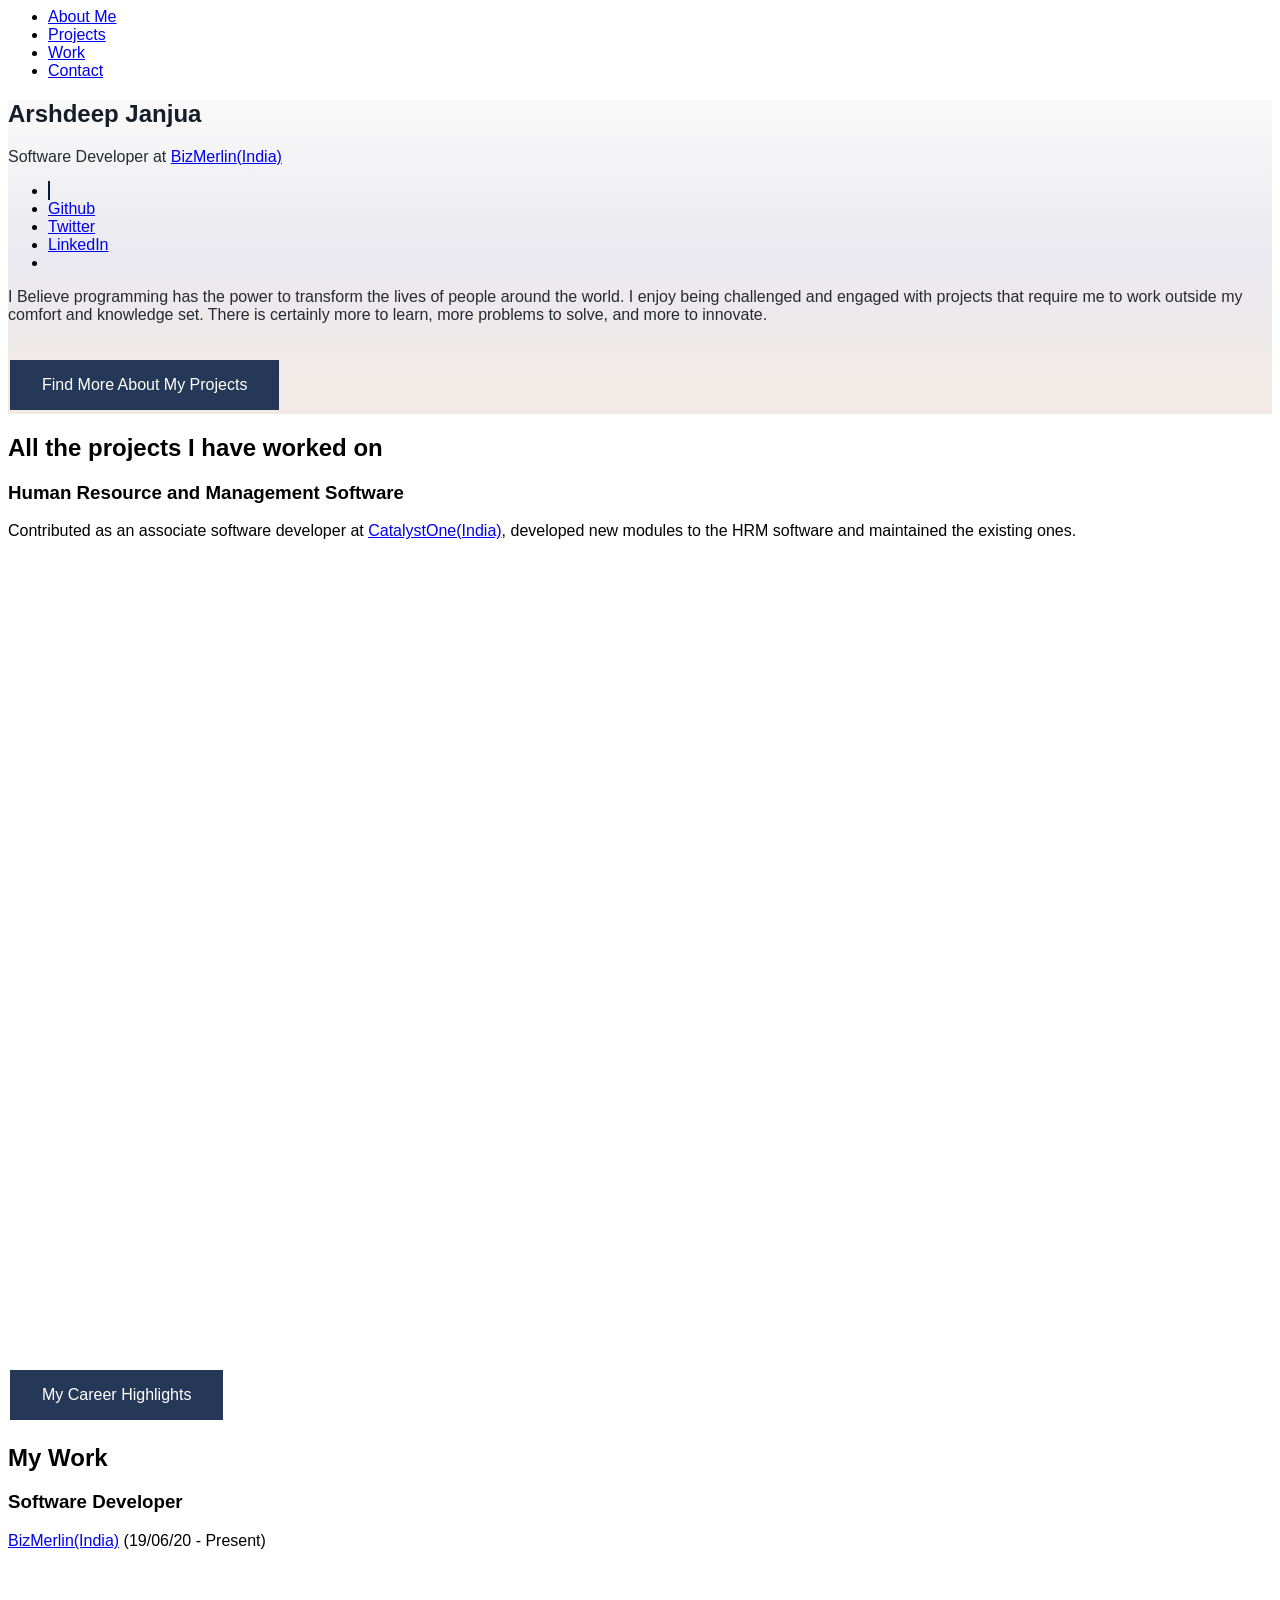
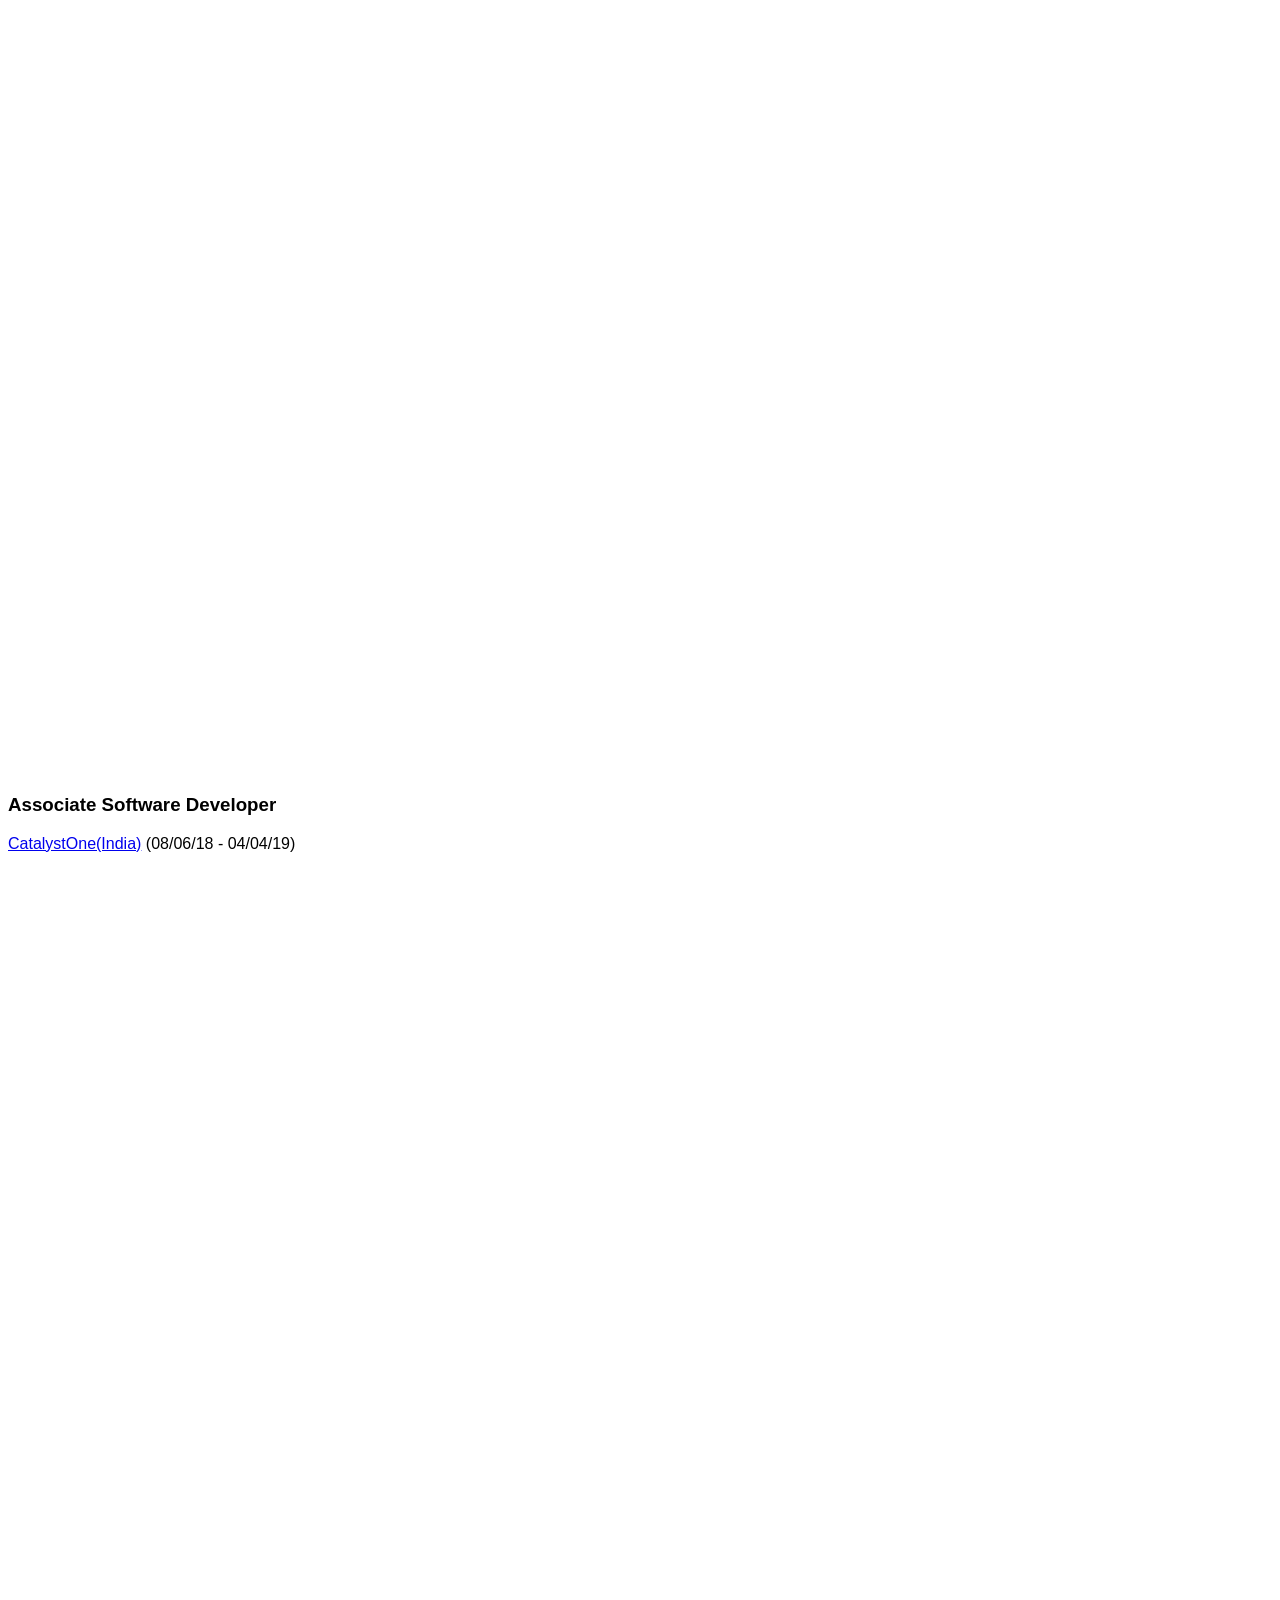
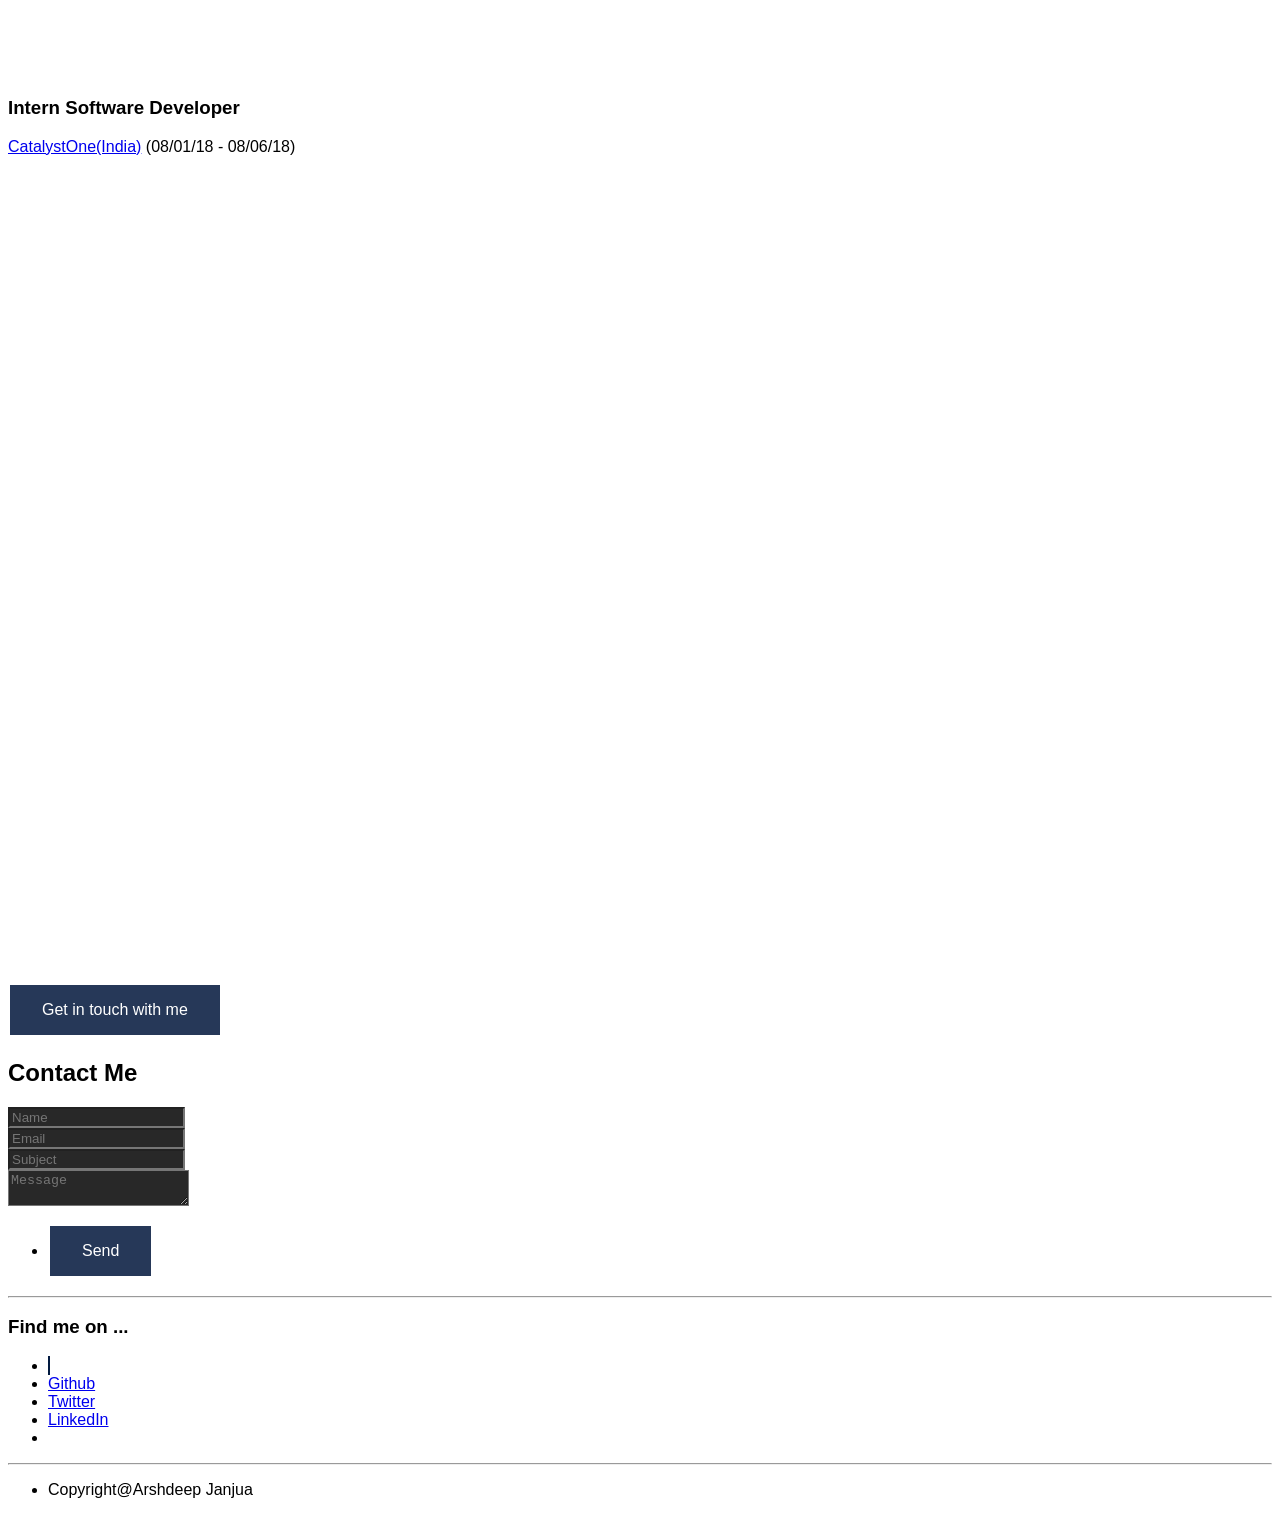
==== index.html @ a095d43f "Update index.html" ====
<!DOCTYPE HTML5>

<html>
<head>
<title>Arshdeep Janjua | Portfolio</title>
<meta charset="utf-8" />
<meta name="viewport"
	content="width=device-width, initial-scale=1, user-scalable=no" />
<link rel="stylesheet" href="assets/css/main.css" />
<style>
body {
	font-family: 'Open Sans', sans-serif !important;
}
.bgcolordark
{
	background-color: #282828 !important;
}

.height100 {
	height: 100%;
}

.myFancyBotton {
	background-color: #263858;
	border: none;
	color: white !important;
	padding: 16px 32px;
	text-align: center;
	font-size: 16px;
	margin: 4px 2px;
	opacity: 1;
	transition: 0.3s;
	display: inline-block;
	text-decoration: none;
	cursor: pointer;
}

.myFancyBotton:hover {
	opacity: 0.6;
	color: white !important;
}

.hackerearthIcon {
	background-color: transparent !important;
	background-image: url(images/HE_identity.png);
	background-size: contain;
	margin-bottom: -0.25rem;
	border: 1px solid #021a40;
}

.hackerearthIcon:before {
	background-image: url(images/HE_identity.png);
	background-size: contain;
}

.customIcons:before {
	background-color: transparent !important;
}
</style>
</head>

<body class="is-preload">

	<!-- Nav -->
	<nav id="nav">
		<ul class="container">
			<li><a href="#top">About Me</a></li>
			<li><a href="#work">Projects</a></li>
			<li><a href="#portfolio">Work</a></li>
			<li><a href="#contact">Contact</a></li>
		</ul>
	</nav>

	<!-- Home -->
	<article id="top" class="wrapper style1"
		style="background-color: #54596c !important; background-image: linear-gradient(#fafafa, #e9e9ef, #f3eae5);">
		<div class="container">
			<div class="row">
				<!-- <div class="col-4 col-5-large col-12-medium">
							<span class="image fit"><img src="images/pic00.jpg" alt="" /></span>
						</div> -->
				<div class="col-8 col-7-large col-12-medium">
					<header>
						<h1 style="color: #272a2f">
							<span style="color: #161d28">Arshdeep Janjua</span>
						</h1>
						<p style="color: #272a2f">
							Software Developer at <a href="https://www.bizmerlin.com/">BizMerlin(India)</a>
						</p>

						<ul class="social">
							<li><a href="https://www.hackerearth.com/@arshdeep15"
								class="icon brands hackerearthIcon customIcons"></a></li>
							<li><a href="https://github.com/JanjuaArsh"
								class="icon brands fa-github customIcons"><span
									class="label">Github</span></a></li>
							<li><a href="https://twitter.com/JanjuaArshdeep"
								class="icon brands fa-twitter customIcons"><span
									class="label">Twitter</span></a></li>
							<li><a
								href="https://www.linkedin.com/in/arshdeep-janjua-096b2212a/"
								class="icon brands fa-linkedin-in customIcons"><span
									class="label">LinkedIn</span></a></li>
							<li><a href="https://www.instagram.com/arsh_janjua1/?hl=en"
								class="icon brands fa-instagram customIcons"></a></li>
							<!--
								<li><a href="#" class="icon solid fa-rss"><span>RSS</span></a></li>
								<li><a href="#" class="icon brands fa-instagram"><span>Instagram</span></a></li>
								<li><a href="#" class="icon brands fa-foursquare"><span>Foursquare</span></a></li>
								<li><a href="#" class="icon brands fa-skype"><span>Skype</span></a></li>
								<li><a href="#" class="icon brands fa-soundcloud"><span>Soundcloud</span></a></li>
								<li><a href="#" class="icon brands fa-youtube"><span>YouTube</span></a></li>
								<li><a href="#" class="icon brands fa-blogger"><span>Blogger</span></a></li>
								<li><a href="#" class="icon brands fa-flickr"><span>Flickr</span></a></li>
								<li><a href="#" class="icon brands fa-vimeo"><span>Vimeo</span></a></li>
								-->
						</ul>
					</header>
					<p style="color: #272a2f">I Believe programming has the power
						to transform the lives of people around the world. I enjoy being
						challenged and engaged with projects that require me to work
						outside my comfort and knowledge set. There is certainly more to
						learn, more problems to solve, and more to innovate.</p>
					<div style="padding-top: 1rem;">
						<a href="#work" class="myFancyBotton">Find More About My
							Projects</a>
					</div>
				</div>
			</div>
		</div>
	</article>

	<!-- Work -->
	<article id="work" class="wrapper style2">
		<div class="container">
			<header>
				<h2>All the projects I have worked on</h2>
				<!-- <p>My work a</p> -->
			</header>
			<div class="row aln-center">
				<div class="col-4 col-6-medium col-12-small">
					<section class="box style1 height100">
						<!-- <span class="icon featured fa-comments"></span> -->
						<h3>Human Resource and Management Software</h3>
						<p>
							Contributed as an associate software developer at <a
								href="https://www.catalystone.com/">CatalystOne(India)</a>,
							developed new modules to the HRM software and maintained the
							existing ones.
						</p>
					</section>
				</div>
			</div>
			<footer>
				<a href="#portfolio" class="myFancyBotton">My Career Highlights</a>
			</footer>
		</div>
	</article>

	<!-- Portfolio -->
	<article id="portfolio" class="wrapper style3">
		<div class="container">
			<header>
				<h2>My Work</h2>

			</header>
			<div class="row aln-center">
				<div class="col-4 col-6-medium col-12-small">
					<section class="box style2 height100">
						<h3>
							Software Developer
						</h3>
						<a href = "https://www.bizmerlin.com/">BizMerlin(India)</a>
						(19/06/20 - Present)
						<p></p>
					</section>
				</div>
				
				<div class="col-4 col-6-medium col-12-small">
					<section class="box style2 height100">
						<h3>
							Associate Software Developer
						</h3>
						<a href = "https://www.catalystone.com/">CatalystOne(India)</a>
						(08/06/18 - 04/04/19)
						<p></p>
					</section>
				</div>
				
				<div class="col-4 col-6-medium col-12-small">
					<section class="box style2 height100">
						<h3>
							Intern Software Developer
						</h3>
						<a href = "https://www.catalystone.com/">CatalystOne(India)</a>
						(08/01/18 - 08/06/18)
						<p></p>
					</section>
				</div>
			</div>
			<footer>
				<a href="#contact" class="myFancyBotton">Get in touch
					with me</a>
			</footer>
		</div>
	</article>

	<!-- Contact -->
	<article id="contact" class="wrapper style4">
		<div class="container medium">
			<header>
				<h2>Contact Me</h2>
			</header>
			<div class="row">
				<div class="col-12">
					<form method="post" action="http://formspree.io/you@email.com"
						type="email" autocomplete="off">
						<div class="row">
							<div class="col-6 col-12-small">
								<input class = "bgcolordark" type="text" name="name" id="name" placeholder="Name"
									data-toggle="tooltip" title="Name" required
									aria-describedby="name-format" aria-required=”true” 
									pattern="[A-Za-z-0-9]+" autocomplete="off"/>
							</div>
							<div class="col-6 col-12-small">
								<input  class = "bgcolordark" type="text" name="_replyto" id="email" placeholder="Email"
									data-toggle="tooltip" title="Email" required aria-required=”true”
									pattern="[a-z0-9._%+-]+@[a-z0-9.-]+\.[a-z]{2,}$" autocomplete="off"/>
							</div>
							<div class="col-12">
								<input  class = "bgcolordark" type="text" name="subject" id="subject"
									placeholder="Subject" data-toggle="tooltip" title="Subject"
									required aria-required=”true” autocomplete="off"/>
							</div>
							<div class="col-12">
								<textarea  class = "bgcolordark" name="message" id="message" placeholder="Message"
									data-toggle="tooltip" title="message" required aria-required=”true”
									autocomplete="off"></textarea>
							</div>
							<div class="col-12">
								<ul class="actions">
									<li><button type="submit" value="Send"
											class="myFancyBotton">Send</button></li>
								</ul>
							</div>
						</div>
					</form>
				</div>
				<div class="col-12">
					<hr />
					<h3>Find me on ...</h3>
					<ul class="social">
						<li><a href="https://www.hackerearth.com/@arshdeep15"
							class="icon brands hackerearthIcon customIcons"></a></li>
						<li><a href="https://github.com/JanjuaArsh"
							class="icon brands fa-github customIcons"><span class="label">Github</span></a></li>
						<li><a href="https://twitter.com/JanjuaArshdeep"
							class="icon brands fa-twitter customIcons"><span
								class="label">Twitter</span></a></li>
						<li><a
							href="https://www.linkedin.com/in/arshdeep-janjua-096b2212a/"
							class="icon brands fa-linkedin-in customIcons"><span
								class="label">LinkedIn</span></a></li>
						<li><a href="https://www.instagram.com/arsh_janjua1/?hl=en"
							class="icon brands fa-instagram customIcons"></a></li>
						<!--
								<li><a href="#" class="icon solid fa-rss"><span>RSS</span></a></li>
								<li><a href="#" class="icon brands fa-instagram"><span>Instagram</span></a></li>
								<li><a href="#" class="icon brands fa-foursquare"><span>Foursquare</span></a></li>
								<li><a href="#" class="icon brands fa-skype"><span>Skype</span></a></li>
								<li><a href="#" class="icon brands fa-soundcloud"><span>Soundcloud</span></a></li>
								<li><a href="#" class="icon brands fa-youtube"><span>YouTube</span></a></li>
								<li><a href="#" class="icon brands fa-blogger"><span>Blogger</span></a></li>
								<li><a href="#" class="icon brands fa-flickr"><span>Flickr</span></a></li>
								<li><a href="#" class="icon brands fa-vimeo"><span>Vimeo</span></a></li>
								-->
					</ul>
					<hr />
				</div>
			</div>
			<footer>
				<ul id="copyright">
					<li>Copyright@Arshdeep Janjua</li>
				</ul>
			</footer>
		</div>
	</article>

	<!-- Scripts -->
	<script src="assets/js/jquery.min.js"></script>
	<script src="assets/js/jquery.scrolly.min.js"></script>
	<script src="assets/js/browser.min.js"></script>
	<script src="assets/js/breakpoints.min.js"></script>
	<script src="assets/js/util.js"></script>
	<script src="assets/js/main.js"></script>
</body>
</html>
---- assets/css/main.css ----
@import url("https://fonts.googleapis.com/css?family=Open+Sans:300,300italic,600,600italic,700");
@import url("fontawesome-all.min.css");

/*
	Miniport by HTML5 UP
	html5up.net | @ajlkn
	Free for personal and commercial use under the CCA 3.0 license (html5up.net/license)
*/

html, body, div, span, applet, object,
iframe, h1, h2, h3, h4, h5, h6, p, blockquote,
pre, a, abbr, acronym, address, big, cite,
code, del, dfn, em, img, ins, kbd, q, s, samp,
small, strike, strong, sub, sup, tt, var, b,
u, i, center, dl, dt, dd, ol, ul, li, fieldset,
form, label, legend, table, caption, tbody,
tfoot, thead, tr, th, td, article, aside,
canvas, details, embed, figure, figcaption,
footer, header, hgroup, menu, nav, output, ruby,
section, summary, time, mark, audio, video {
	margin: 0;
	padding: 0;
	border: 0;
	font-size: 100%;
	font: inherit;
	vertical-align: baseline;}

article, aside, details, figcaption, figure,
footer, header, hgroup, menu, nav, section {
	display: block;}

body {
	line-height: 1;
}

ol, ul {
	list-style: none;
}

blockquote, q {
	quotes: none;
}

	blockquote:before, blockquote:after, q:before, q:after {
		content: '';
		content: none;
	}

table {
	border-collapse: collapse;
	border-spacing: 0;
}

body {
	-webkit-text-size-adjust: none;
}

mark {
	background-color: transparent;
	color: inherit;
}

input::-moz-focus-inner {
	border: 0;
	padding: 0;
}

input, select, textarea {
	-moz-appearance: none;
	-webkit-appearance: none;
	-ms-appearance: none;
	appearance: none;
}

/* Basic */

	html {
		box-sizing: border-box;
	}

	*, *:before, *:after {
		box-sizing: inherit;
	}

	body {
		padding-top: 3.5em;
	}

		body.is-preload *, body.is-preload *:before, body.is-preload *:after {
			-moz-animation: none !important;
			-webkit-animation: none !important;
			-ms-animation: none !important;
			animation: none !important;
			-moz-transition: none !important;
			-webkit-transition: none !important;
			-ms-transition: none !important;
			transition: none !important;
		}

	body, input, textarea, select {
		font-family: 'Open Sans', sans-serif;
		line-height: 1.85em;
		color: #888;
		font-weight: 300;
		font-size: 13pt;
	}

	a {
		-moz-transition: color .2s ease-in-out;
		-webkit-transition: color .2s ease-in-out;
		-ms-transition: color .2s ease-in-out;
		transition: color .2s ease-in-out;
		color: #43B3E0;
		text-decoration: underline;
	}

		a:hover {
			color: #43bff0 !important;
		}

		a img {
			border: 0;
		}

	b, strong {
		font-weight: 600;
		color: #3e3e3e;
	}

	i, em {
		font-style: italic;
	}

	sub {
		position: relative;
		top: 0.5em;
		font-size: 0.8em;
	}

	sup {
		position: relative;
		top: -0.5em;
		font-size: 0.8em;
	}

	blockquote {
		border-left: solid 0.75em #eee;
		padding: 1em 0 1em 1.5em;
		font-style: italic;
	}

	h1, h2, h3, h4, h5, h6 {
		color: #3e3e3e;
		margin: 0 0 0.75em 0;
	}

	h1 a, h2 a, h3 a, h4 a, h5 a, h6 a {
		text-decoration: none;
		color: inherit;
	}

	h2, h3, h4, h5, h6 {
		font-weight: 700;
	}

	h1 {
		font-size: 3.25em;
		letter-spacing: -0.025em;
		font-weight: 300;
	}

		h1 strong {
			font-weight: 700;
		}

	h2 {
		font-size: 2em;
		letter-spacing: -0.015em;
	}

	h3 {
		font-size: 1.5em;
		letter-spacing: -0.015em;
	}

	em, i {
		font-style: italic;
	}

	br.clear {
		clear: both;
	}

	hr {
		border: 0;
		border-top: solid 1px #444;
		border-top-color: rgba(0, 0, 0, 0.35);
		box-shadow: 0px 1px 0px 0px rgba(255, 255, 255, 0.1);
		height: 1px;
		margin: 3em 0;
	}

	p, ul, ol, dl, table {
		margin-bottom: 2em;
	}

	header {
		margin: 0 0 3em 0;
	}

		header > p {
			font-size: 1.25em;
			margin: 0;
		}

	footer {
		margin: 3em 0 0 0;
	}

		footer > p {
			font-size: 1.25em;
		}

/* Container */

	.container {
		margin: 0 auto;
		max-width: calc(100% - 50px);
		width: 1200px;
	}

		.container.medium {
			width: 900px;
		}

		@media screen and (max-width: 1680px) {

			.container {
				width: 1200px;
			}

				.container.medium {
					width: 900px;
				}

		}

		@media screen and (max-width: 1280px) {

			.container {
				width: 960px;
			}

				.container.medium {
					width: 720px;
				}

		}

		@media screen and (max-width: 980px) {

			.container {
				width: 100%;
			}

				.container.medium {
					width: 75%;
				}

		}

		@media screen and (max-width: 736px) {

			.container {
				width: 100%;
				max-width: calc(100% - 30px);
			}

				.container.medium {
					width: 100%;
				}

		}

/* Row */

	.row {
		display: flex;
		flex-wrap: wrap;
		box-sizing: border-box;
		align-items: stretch;
	}

		.row > * {
			box-sizing: border-box;
		}

		.row.gtr-uniform > * > :last-child {
			margin-bottom: 0;
		}

		.row.aln-left {
			justify-content: flex-start;
		}

		.row.aln-center {
			justify-content: center;
		}

		.row.aln-right {
			justify-content: flex-end;
		}

		.row.aln-top {
			align-items: flex-start;
		}

		.row.aln-middle {
			align-items: center;
		}

		.row.aln-bottom {
			align-items: flex-end;
		}

		.row > .imp {
			order: -1;
		}

		.row > .col-1 {
			width: 8.33333%;
		}

		.row > .off-1 {
			margin-left: 8.33333%;
		}

		.row > .col-2 {
			width: 16.66667%;
		}

		.row > .off-2 {
			margin-left: 16.66667%;
		}

		.row > .col-3 {
			width: 25%;
		}

		.row > .off-3 {
			margin-left: 25%;
		}

		.row > .col-4 {
			width: 33.33333%;
		}

		.row > .off-4 {
			margin-left: 33.33333%;
		}

		.row > .col-5 {
			width: 41.66667%;
		}

		.row > .off-5 {
			margin-left: 41.66667%;
		}

		.row > .col-6 {
			width: 50%;
		}

		.row > .off-6 {
			margin-left: 50%;
		}

		.row > .col-7 {
			width: 58.33333%;
		}

		.row > .off-7 {
			margin-left: 58.33333%;
		}

		.row > .col-8 {
			width: 66.66667%;
		}

		.row > .off-8 {
			margin-left: 66.66667%;
		}

		.row > .col-9 {
			width: 75%;
		}

		.row > .off-9 {
			margin-left: 75%;
		}

		.row > .col-10 {
			width: 83.33333%;
		}

		.row > .off-10 {
			margin-left: 83.33333%;
		}

		.row > .col-11 {
			width: 91.66667%;
		}

		.row > .off-11 {
			margin-left: 91.66667%;
		}

		.row > .col-12 {
			width: 100%;
		}

		.row > .off-12 {
			margin-left: 100%;
		}

		.row.gtr-0 {
			margin-top: 0px;
			margin-left: 0px;
		}

			.row.gtr-0 > * {
				padding: 0px 0 0 0px;
			}

			.row.gtr-0.gtr-uniform {
				margin-top: 0px;
			}

				.row.gtr-0.gtr-uniform > * {
					padding-top: 0px;
				}

		.row.gtr-25 {
			margin-top: -6.25px;
			margin-left: -6.25px;
		}

			.row.gtr-25 > * {
				padding: 6.25px 0 0 6.25px;
			}

			.row.gtr-25.gtr-uniform {
				margin-top: -6.25px;
			}

				.row.gtr-25.gtr-uniform > * {
					padding-top: 6.25px;
				}

		.row.gtr-50 {
			margin-top: -12.5px;
			margin-left: -12.5px;
		}

			.row.gtr-50 > * {
				padding: 12.5px 0 0 12.5px;
			}

			.row.gtr-50.gtr-uniform {
				margin-top: -12.5px;
			}

				.row.gtr-50.gtr-uniform > * {
					padding-top: 12.5px;
				}

		.row {
			margin-top: -25px;
			margin-left: -25px;
		}

			.row > * {
				padding: 25px 0 0 25px;
			}

			.row.gtr-uniform {
				margin-top: -25px;
			}

				.row.gtr-uniform > * {
					padding-top: 25px;
				}

		.row.gtr-150 {
			margin-top: -37.5px;
			margin-left: -37.5px;
		}

			.row.gtr-150 > * {
				padding: 37.5px 0 0 37.5px;
			}

			.row.gtr-150.gtr-uniform {
				margin-top: -37.5px;
			}

				.row.gtr-150.gtr-uniform > * {
					padding-top: 37.5px;
				}

		.row.gtr-200 {
			margin-top: -50px;
			margin-left: -50px;
		}

			.row.gtr-200 > * {
				padding: 50px 0 0 50px;
			}

			.row.gtr-200.gtr-uniform {
				margin-top: -50px;
			}

				.row.gtr-200.gtr-uniform > * {
					padding-top: 50px;
				}

		@media screen and (max-width: 1680px) {

			.row {
				display: flex;
				flex-wrap: wrap;
				box-sizing: border-box;
				align-items: stretch;
			}

				.row > * {
					box-sizing: border-box;
				}

				.row.gtr-uniform > * > :last-child {
					margin-bottom: 0;
				}

				.row.aln-left {
					justify-content: flex-start;
				}

				.row.aln-center {
					justify-content: center;
				}

				.row.aln-right {
					justify-content: flex-end;
				}

				.row.aln-top {
					align-items: flex-start;
				}

				.row.aln-middle {
					align-items: center;
				}

				.row.aln-bottom {
					align-items: flex-end;
				}

				.row > .imp-xlarge {
					order: -1;
				}

				.row > .col-1-xlarge {
					width: 8.33333%;
				}

				.row > .off-1-xlarge {
					margin-left: 8.33333%;
				}

				.row > .col-2-xlarge {
					width: 16.66667%;
				}

				.row > .off-2-xlarge {
					margin-left: 16.66667%;
				}

				.row > .col-3-xlarge {
					width: 25%;
				}

				.row > .off-3-xlarge {
					margin-left: 25%;
				}

				.row > .col-4-xlarge {
					width: 33.33333%;
				}

				.row > .off-4-xlarge {
					margin-left: 33.33333%;
				}

				.row > .col-5-xlarge {
					width: 41.66667%;
				}

				.row > .off-5-xlarge {
					margin-left: 41.66667%;
				}

				.row > .col-6-xlarge {
					width: 50%;
				}

				.row > .off-6-xlarge {
					margin-left: 50%;
				}

				.row > .col-7-xlarge {
					width: 58.33333%;
				}

				.row > .off-7-xlarge {
					margin-left: 58.33333%;
				}

				.row > .col-8-xlarge {
					width: 66.66667%;
				}

				.row > .off-8-xlarge {
					margin-left: 66.66667%;
				}

				.row > .col-9-xlarge {
					width: 75%;
				}

				.row > .off-9-xlarge {
					margin-left: 75%;
				}

				.row > .col-10-xlarge {
					width: 83.33333%;
				}

				.row > .off-10-xlarge {
					margin-left: 83.33333%;
				}

				.row > .col-11-xlarge {
					width: 91.66667%;
				}

				.row > .off-11-xlarge {
					margin-left: 91.66667%;
				}

				.row > .col-12-xlarge {
					width: 100%;
				}

				.row > .off-12-xlarge {
					margin-left: 100%;
				}

				.row.gtr-0 {
					margin-top: 0px;
					margin-left: 0px;
				}

					.row.gtr-0 > * {
						padding: 0px 0 0 0px;
					}

					.row.gtr-0.gtr-uniform {
						margin-top: 0px;
					}

						.row.gtr-0.gtr-uniform > * {
							padding-top: 0px;
						}

				.row.gtr-25 {
					margin-top: -6.25px;
					margin-left: -6.25px;
				}

					.row.gtr-25 > * {
						padding: 6.25px 0 0 6.25px;
					}

					.row.gtr-25.gtr-uniform {
						margin-top: -6.25px;
					}

						.row.gtr-25.gtr-uniform > * {
							padding-top: 6.25px;
						}

				.row.gtr-50 {
					margin-top: -12.5px;
					margin-left: -12.5px;
				}

					.row.gtr-50 > * {
						padding: 12.5px 0 0 12.5px;
					}

					.row.gtr-50.gtr-uniform {
						margin-top: -12.5px;
					}

						.row.gtr-50.gtr-uniform > * {
							padding-top: 12.5px;
						}

				.row {
					margin-top: -25px;
					margin-left: -25px;
				}

					.row > * {
						padding: 25px 0 0 25px;
					}

					.row.gtr-uniform {
						margin-top: -25px;
					}

						.row.gtr-uniform > * {
							padding-top: 25px;
						}

				.row.gtr-150 {
					margin-top: -37.5px;
					margin-left: -37.5px;
				}

					.row.gtr-150 > * {
						padding: 37.5px 0 0 37.5px;
					}

					.row.gtr-150.gtr-uniform {
						margin-top: -37.5px;
					}

						.row.gtr-150.gtr-uniform > * {
							padding-top: 37.5px;
						}

				.row.gtr-200 {
					margin-top: -50px;
					margin-left: -50px;
				}

					.row.gtr-200 > * {
						padding: 50px 0 0 50px;
					}

					.row.gtr-200.gtr-uniform {
						margin-top: -50px;
					}

						.row.gtr-200.gtr-uniform > * {
							padding-top: 50px;
						}

		}

		@media screen and (max-width: 1280px) {

			.row {
				display: flex;
				flex-wrap: wrap;
				box-sizing: border-box;
				align-items: stretch;
			}

				.row > * {
					box-sizing: border-box;
				}

				.row.gtr-uniform > * > :last-child {
					margin-bottom: 0;
				}

				.row.aln-left {
					justify-content: flex-start;
				}

				.row.aln-center {
					justify-content: center;
				}

				.row.aln-right {
					justify-content: flex-end;
				}

				.row.aln-top {
					align-items: flex-start;
				}

				.row.aln-middle {
					align-items: center;
				}

				.row.aln-bottom {
					align-items: flex-end;
				}

				.row > .imp-large {
					order: -1;
				}

				.row > .col-1-large {
					width: 8.33333%;
				}

				.row > .off-1-large {
					margin-left: 8.33333%;
				}

				.row > .col-2-large {
					width: 16.66667%;
				}

				.row > .off-2-large {
					margin-left: 16.66667%;
				}

				.row > .col-3-large {
					width: 25%;
				}

				.row > .off-3-large {
					margin-left: 25%;
				}

				.row > .col-4-large {
					width: 33.33333%;
				}

				.row > .off-4-large {
					margin-left: 33.33333%;
				}

				.row > .col-5-large {
					width: 41.66667%;
				}

				.row > .off-5-large {
					margin-left: 41.66667%;
				}

				.row > .col-6-large {
					width: 50%;
				}

				.row > .off-6-large {
					margin-left: 50%;
				}

				.row > .col-7-large {
					width: 58.33333%;
				}

				.row > .off-7-large {
					margin-left: 58.33333%;
				}

				.row > .col-8-large {
					width: 66.66667%;
				}

				.row > .off-8-large {
					margin-left: 66.66667%;
				}

				.row > .col-9-large {
					width: 75%;
				}

				.row > .off-9-large {
					margin-left: 75%;
				}

				.row > .col-10-large {
					width: 83.33333%;
				}

				.row > .off-10-large {
					margin-left: 83.33333%;
				}

				.row > .col-11-large {
					width: 91.66667%;
				}

				.row > .off-11-large {
					margin-left: 91.66667%;
				}

				.row > .col-12-large {
					width: 100%;
				}

				.row > .off-12-large {
					margin-left: 100%;
				}

				.row.gtr-0 {
					margin-top: 0px;
					margin-left: 0px;
				}

					.row.gtr-0 > * {
						padding: 0px 0 0 0px;
					}

					.row.gtr-0.gtr-uniform {
						margin-top: 0px;
					}

						.row.gtr-0.gtr-uniform > * {
							padding-top: 0px;
						}

				.row.gtr-25 {
					margin-top: -6.25px;
					margin-left: -6.25px;
				}

					.row.gtr-25 > * {
						padding: 6.25px 0 0 6.25px;
					}

					.row.gtr-25.gtr-uniform {
						margin-top: -6.25px;
					}

						.row.gtr-25.gtr-uniform > * {
							padding-top: 6.25px;
						}

				.row.gtr-50 {
					margin-top: -12.5px;
					margin-left: -12.5px;
				}

					.row.gtr-50 > * {
						padding: 12.5px 0 0 12.5px;
					}

					.row.gtr-50.gtr-uniform {
						margin-top: -12.5px;
					}

						.row.gtr-50.gtr-uniform > * {
							padding-top: 12.5px;
						}

				.row {
					margin-top: -25px;
					margin-left: -25px;
				}

					.row > * {
						padding: 25px 0 0 25px;
					}

					.row.gtr-uniform {
						margin-top: -25px;
					}

						.row.gtr-uniform > * {
							padding-top: 25px;
						}

				.row.gtr-150 {
					margin-top: -37.5px;
					margin-left: -37.5px;
				}

					.row.gtr-150 > * {
						padding: 37.5px 0 0 37.5px;
					}

					.row.gtr-150.gtr-uniform {
						margin-top: -37.5px;
					}

						.row.gtr-150.gtr-uniform > * {
							padding-top: 37.5px;
						}

				.row.gtr-200 {
					margin-top: -50px;
					margin-left: -50px;
				}

					.row.gtr-200 > * {
						padding: 50px 0 0 50px;
					}

					.row.gtr-200.gtr-uniform {
						margin-top: -50px;
					}

						.row.gtr-200.gtr-uniform > * {
							padding-top: 50px;
						}

		}

		@media screen and (max-width: 980px) {

			.row {
				display: flex;
				flex-wrap: wrap;
				box-sizing: border-box;
				align-items: stretch;
			}

				.row > * {
					box-sizing: border-box;
				}

				.row.gtr-uniform > * > :last-child {
					margin-bottom: 0;
				}

				.row.aln-left {
					justify-content: flex-start;
				}

				.row.aln-center {
					justify-content: center;
				}

				.row.aln-right {
					justify-content: flex-end;
				}

				.row.aln-top {
					align-items: flex-start;
				}

				.row.aln-middle {
					align-items: center;
				}

				.row.aln-bottom {
					align-items: flex-end;
				}

				.row > .imp-medium {
					order: -1;
				}

				.row > .col-1-medium {
					width: 8.33333%;
				}

				.row > .off-1-medium {
					margin-left: 8.33333%;
				}

				.row > .col-2-medium {
					width: 16.66667%;
				}

				.row > .off-2-medium {
					margin-left: 16.66667%;
				}

				.row > .col-3-medium {
					width: 25%;
				}

				.row > .off-3-medium {
					margin-left: 25%;
				}

				.row > .col-4-medium {
					width: 33.33333%;
				}

				.row > .off-4-medium {
					margin-left: 33.33333%;
				}

				.row > .col-5-medium {
					width: 41.66667%;
				}

				.row > .off-5-medium {
					margin-left: 41.66667%;
				}

				.row > .col-6-medium {
					width: 50%;
				}

				.row > .off-6-medium {
					margin-left: 50%;
				}

				.row > .col-7-medium {
					width: 58.33333%;
				}

				.row > .off-7-medium {
					margin-left: 58.33333%;
				}

				.row > .col-8-medium {
					width: 66.66667%;
				}

				.row > .off-8-medium {
					margin-left: 66.66667%;
				}

				.row > .col-9-medium {
					width: 75%;
				}

				.row > .off-9-medium {
					margin-left: 75%;
				}

				.row > .col-10-medium {
					width: 83.33333%;
				}

				.row > .off-10-medium {
					margin-left: 83.33333%;
				}

				.row > .col-11-medium {
					width: 91.66667%;
				}

				.row > .off-11-medium {
					margin-left: 91.66667%;
				}

				.row > .col-12-medium {
					width: 100%;
				}

				.row > .off-12-medium {
					margin-left: 100%;
				}

				.row.gtr-0 {
					margin-top: 0px;
					margin-left: 0px;
				}

					.row.gtr-0 > * {
						padding: 0px 0 0 0px;
					}

					.row.gtr-0.gtr-uniform {
						margin-top: 0px;
					}

						.row.gtr-0.gtr-uniform > * {
							padding-top: 0px;
						}

				.row.gtr-25 {
					margin-top: -6.25px;
					margin-left: -6.25px;
				}

					.row.gtr-25 > * {
						padding: 6.25px 0 0 6.25px;
					}

					.row.gtr-25.gtr-uniform {
						margin-top: -6.25px;
					}

						.row.gtr-25.gtr-uniform > * {
							padding-top: 6.25px;
						}

				.row.gtr-50 {
					margin-top: -12.5px;
					margin-left: -12.5px;
				}

					.row.gtr-50 > * {
						padding: 12.5px 0 0 12.5px;
					}

					.row.gtr-50.gtr-uniform {
						margin-top: -12.5px;
					}

						.row.gtr-50.gtr-uniform > * {
							padding-top: 12.5px;
						}

				.row {
					margin-top: -25px;
					margin-left: -25px;
				}

					.row > * {
						padding: 25px 0 0 25px;
					}

					.row.gtr-uniform {
						margin-top: -25px;
					}

						.row.gtr-uniform > * {
							padding-top: 25px;
						}

				.row.gtr-150 {
					margin-top: -37.5px;
					margin-left: -37.5px;
				}

					.row.gtr-150 > * {
						padding: 37.5px 0 0 37.5px;
					}

					.row.gtr-150.gtr-uniform {
						margin-top: -37.5px;
					}

						.row.gtr-150.gtr-uniform > * {
							padding-top: 37.5px;
						}

				.row.gtr-200 {
					margin-top: -50px;
					margin-left: -50px;
				}

					.row.gtr-200 > * {
						padding: 50px 0 0 50px;
					}

					.row.gtr-200.gtr-uniform {
						margin-top: -50px;
					}

						.row.gtr-200.gtr-uniform > * {
							padding-top: 50px;
						}

		}

		@media screen and (max-width: 736px) {

			.row {
				display: flex;
				flex-wrap: wrap;
				box-sizing: border-box;
				align-items: stretch;
			}

				.row > * {
					box-sizing: border-box;
				}

				.row.gtr-uniform > * > :last-child {
					margin-bottom: 0;
				}

				.row.aln-left {
					justify-content: flex-start;
				}

				.row.aln-center {
					justify-content: center;
				}

				.row.aln-right {
					justify-content: flex-end;
				}

				.row.aln-top {
					align-items: flex-start;
				}

				.row.aln-middle {
					align-items: center;
				}

				.row.aln-bottom {
					align-items: flex-end;
				}

				.row > .imp-small {
					order: -1;
				}

				.row > .col-1-small {
					width: 8.33333%;
				}

				.row > .off-1-small {
					margin-left: 8.33333%;
				}

				.row > .col-2-small {
					width: 16.66667%;
				}

				.row > .off-2-small {
					margin-left: 16.66667%;
				}

				.row > .col-3-small {
					width: 25%;
				}

				.row > .off-3-small {
					margin-left: 25%;
				}

				.row > .col-4-small {
					width: 33.33333%;
				}

				.row > .off-4-small {
					margin-left: 33.33333%;
				}

				.row > .col-5-small {
					width: 41.66667%;
				}

				.row > .off-5-small {
					margin-left: 41.66667%;
				}

				.row > .col-6-small {
					width: 50%;
				}

				.row > .off-6-small {
					margin-left: 50%;
				}

				.row > .col-7-small {
					width: 58.33333%;
				}

				.row > .off-7-small {
					margin-left: 58.33333%;
				}

				.row > .col-8-small {
					width: 66.66667%;
				}

				.row > .off-8-small {
					margin-left: 66.66667%;
				}

				.row > .col-9-small {
					width: 75%;
				}

				.row > .off-9-small {
					margin-left: 75%;
				}

				.row > .col-10-small {
					width: 83.33333%;
				}

				.row > .off-10-small {
					margin-left: 83.33333%;
				}

				.row > .col-11-small {
					width: 91.66667%;
				}

				.row > .off-11-small {
					margin-left: 91.66667%;
				}

				.row > .col-12-small {
					width: 100%;
				}

				.row > .off-12-small {
					margin-left: 100%;
				}

				.row.gtr-0 {
					margin-top: 0px;
					margin-left: 0px;
				}

					.row.gtr-0 > * {
						padding: 0px 0 0 0px;
					}

					.row.gtr-0.gtr-uniform {
						margin-top: 0px;
					}

						.row.gtr-0.gtr-uniform > * {
							padding-top: 0px;
						}

				.row.gtr-25 {
					margin-top: -3.75px;
					margin-left: -3.75px;
				}

					.row.gtr-25 > * {
						padding: 3.75px 0 0 3.75px;
					}

					.row.gtr-25.gtr-uniform {
						margin-top: -3.75px;
					}

						.row.gtr-25.gtr-uniform > * {
							padding-top: 3.75px;
						}

				.row.gtr-50 {
					margin-top: -7.5px;
					margin-left: -7.5px;
				}

					.row.gtr-50 > * {
						padding: 7.5px 0 0 7.5px;
					}

					.row.gtr-50.gtr-uniform {
						margin-top: -7.5px;
					}

						.row.gtr-50.gtr-uniform > * {
							padding-top: 7.5px;
						}

				.row {
					margin-top: -15px;
					margin-left: -15px;
				}

					.row > * {
						padding: 15px 0 0 15px;
					}

					.row.gtr-uniform {
						margin-top: -15px;
					}

						.row.gtr-uniform > * {
							padding-top: 15px;
						}

				.row.gtr-150 {
					margin-top: -22.5px;
					margin-left: -22.5px;
				}

					.row.gtr-150 > * {
						padding: 22.5px 0 0 22.5px;
					}

					.row.gtr-150.gtr-uniform {
						margin-top: -22.5px;
					}

						.row.gtr-150.gtr-uniform > * {
							padding-top: 22.5px;
						}

				.row.gtr-200 {
					margin-top: -30px;
					margin-left: -30px;
				}

					.row.gtr-200 > * {
						padding: 30px 0 0 30px;
					}

					.row.gtr-200.gtr-uniform {
						margin-top: -30px;
					}

						.row.gtr-200.gtr-uniform > * {
							padding-top: 30px;
						}

		}

/* Form */

	form label {
		color: #3e3e3e;
		font-weight: 700;
		display: block;
		margin: 0 0 0.5em 0;
	}

	form input[type=text],
	form input[type=email],
	form input[type=password],
	form select,
	form textarea {
		-moz-transition: background .2s ease-in-out, box-shadow .2s ease-in-out;
		-webkit-transition: background .2s ease-in-out, box-shadow .2s ease-in-out;
		-ms-transition: background .2s ease-in-out, box-shadow .2s ease-in-out;
		transition: background .2s ease-in-out, box-shadow .2s ease-in-out;
		-webkit-appearance: none;
		display: block;
		border: 0;
		padding: 0.75em;
		font-size: 1em;
		border-radius: 8px;
		border: solid 1px #ddd;
		background: #fff;
		color: #bbb;
		box-shadow: inset 0px 2px 3px 1px rgba(0, 0, 0, 0.05), 0px 1px 0px 0px rgba(255, 255, 255, 0.025);
		width: 100%;
	}

		form input[type=text]:focus,
		form input[type=email]:focus,
		form input[type=password]:focus,
		form select:focus,
		form textarea:focus {
			background: #fafafa;
			box-shadow: inset 0px 2px 5px 0px rgba(0, 0, 0, 0.05), 0px 1px 0px 0px rgba(255, 255, 255, 0.025), inset 0px 0px 2px 1px #43bff0;
		}

	form textarea {
		height: 15em;
	}

	form .actions:last-child {
		margin-bottom: 0;
	}

	form ::-webkit-input-placeholder {
		color: #555 !important;
	}

	form :-moz-placeholder {
		color: #555 !important;
	}

	form ::-moz-placeholder {
		color: #555 !important;
	}

	form :-ms-input-placeholder {
		color: #555 !important;
	}

	form ::-moz-focus-inner {
		border: 0;
	}

/* Tables */

	table {
		width: 100%;
	}

		table.default {
			width: 100%;
		}

			table.default tr {
				border-top: solid 1px #eee;
			}

				table.default tr:first-child {
					border-top: 0;
				}

			table.default td {
				padding: 0.5em 1em 0.5em 1em;
			}

			table.default th {
				text-align: left;
				padding: 0.5em 1em 0.5em 1em;
				font-weight: 600;
				margin: 0 0 1em 0;
			}

			table.default thead {
				background: #4f4f4f;
				color: #fff;
			}

/* Section/Article */

	section, article {
		margin-bottom: 3em;
	}

	section > :last-child,
	article > :last-child,
	section:last-child,
	article:last-child {
		margin-bottom: 0;
	}

/* Image */

	.image {
		display: inline-block;
		position: relative;
	}

		.image img {
			display: block;
			width: 100%;
		}

		.image.fit {
			display: block;
			width: 100%;
		}

		.image.featured {
			display: block;
			width: 100%;
			margin: 0 0 2em 0;
		}

		.image.left {
			float: left;
			margin: 0 2em 2em 0;
		}

		.image.centered {
			display: block;
			margin: 0 0 2em 0;
		}

			.image.centered img {
				margin: 0 auto;
				width: auto;
			}

/* Button */

	input[type="button"],
	input[type="submit"],
	input[type="reset"],
	button,
	.button {
		background-image: url("images/bg.png"), -moz-linear-gradient(top, rgba(0, 0, 0, 0), rgba(0, 0, 0, 0.2));
		background-image: url("images/bg.png"), -webkit-linear-gradient(top, rgba(0, 0, 0, 0), rgba(0, 0, 0, 0.2));
		background-image: url("images/bg.png"), -ms-linear-gradient(top, rgba(0, 0, 0, 0), rgba(0, 0, 0, 0.2));
		background-image: url("images/bg.png"), linear-gradient(top, rgba(0, 0, 0, 0), rgba(0, 0, 0, 0.2));
		-moz-transition: background-color .2s ease-in-out;
		-webkit-transition: background-color .2s ease-in-out;
		-ms-transition: background-color .2s ease-in-out;
		transition: background-color .2s ease-in-out;
		-webkit-appearance: none;
		position: relative;
		display: inline-block;
		color: #fff !important;
		text-decoration: none;
		font-weight: 700;
		border: 0;
		outline: 0;
		cursor: pointer;
		border-radius: 8px;
		text-shadow: -1px -1px 0.5px rgba(0, 0, 0, 0.5);
		overflow: hidden;
		box-shadow: inset 0px 0px 0px 1px rgba(0, 0, 0, 0.5), inset 0px 2px 1px 0px rgba(255, 255, 255, 0.75);
		background-color: #43B3E0;
		padding: 1em 2.35em 1em 2.35em;
		font-size: 1.1em;
		max-width: 24em;
	}

		input[type="button"]:hover,
		input[type="submit"]:hover,
		input[type="reset"]:hover,
		button:hover,
		.button:hover {
			background-color: #43bff0;
			color: #fff !important;
		}

		input[type="button"]:active,
		input[type="submit"]:active,
		input[type="reset"]:active,
		button:active,
		.button:active {
			background-color: #3BA8D3;
			top: 1px;
		}

		input[type="button"].large,
		input[type="submit"].large,
		input[type="reset"].large,
		button.large,
		.button.large {
			font-size: 1.5em;
			letter-spacing: -0.025em;
		}

		input[type="button"].alt,
		input[type="submit"].alt,
		input[type="reset"].alt,
		button.alt,
		.button.alt {
			background-color: #444;
			box-shadow: inset 0px 0px 0px 1px #242424, inset 0px 2px 1px 0px rgba(255, 255, 255, 0.2);
		}

			input[type="button"].alt:hover,
			input[type="submit"].alt:hover,
			input[type="reset"].alt:hover,
			button.alt:hover,
			.button.alt:hover {
				background-color: #4f4f4f;
				color: #fff !important;
			}

			input[type="button"].alt:active,
			input[type="submit"].alt:active,
			input[type="reset"].alt:active,
			button.alt:active,
			.button.alt:active {
				background-color: #3f3f3f;
			}

/* List */

	ul {
		list-style: disc;
		padding-left: 1em;
	}

		ul li {
			padding-left: 0.5em;
		}

	ol {
		list-style: decimal;
		padding-left: 1.25em;
	}

		ol li {
			padding-left: 0.25em;
		}

/* Social */

	ul.social {
		cursor: default;
		margin: 0;
		list-style: none;
		padding-left: 0;
	}

		ul.social li {
			position: relative;
			display: inline-block;
			margin: 0.25em;
			top: 0;
			padding-left: 0;
		}

			ul.social li a {
				-moz-transition: top .2s ease-in-out;
				-webkit-transition: top .2s ease-in-out;
				-ms-transition: top .2s ease-in-out;
				transition: top .2s ease-in-out;
				display: block;
				width: 48px;
				height: 48px;
				border-radius: 6px;
				top: 0;
				position: relative;
			}

				ul.social li a:before {
					background-image: url("images/bg.png"), -moz-linear-gradient(top, rgba(0, 0, 0, 0), rgba(0, 0, 0, 0.2));
					background-image: url("images/bg.png"), -webkit-linear-gradient(top, rgba(0, 0, 0, 0), rgba(0, 0, 0, 0.2));
					background-image: url("images/bg.png"), -ms-linear-gradient(top, rgba(0, 0, 0, 0), rgba(0, 0, 0, 0.2));
					background-image: url("images/bg.png"), linear-gradient(top, rgba(0, 0, 0, 0), rgba(0, 0, 0, 0.2));
					-moz-transition: background-color .2s ease-in-out;
					-webkit-transition: background-color .2s ease-in-out;
					-ms-transition: background-color .2s ease-in-out;
					transition: background-color .2s ease-in-out;
					background-color: #444;
					border-radius: 6px;
					box-shadow: inset 0px 0px 0px 1px #282828, inset 0px 2px 1px 0px rgba(255, 255, 255, 0.1);
					color: #2E2E2E !important;
					display: block;
					font-size: 26px;
					height: 48px;
					line-height: 48px;
					text-align: center;
					outline: 0;
					overflow: hidden;
					text-shadow: 1px 1px 0px rgba(255, 255, 255, 0.1);
					width: 48px;
				}

				ul.social li a.fa-twitter {
					background-color: #2DAAE4;
				}

				ul.social li a.fa-facebook-f {
					background-color: #3C5A98;
				}

				ul.social li a.fa-dribbble {
					background-color: #C4376B;
				}

				ul.social li a.fa-linkedin-in {
					background-color: #006599;
				}

				ul.social li a.fa-tumblr {
					background-color: #51718A;
				}

				ul.social li a.fa-google-plus {
					background-color: #DA2713;
				}

				ul.social li a.fa-github {
					background-color: #FAFAFA;
				}

				ul.social li a.fa-rss {
					background-color: #F2600B;
				}

				ul.social li a.fa-instagram {
					background-color: #E0D7C8;
				}

				ul.social li a.fa-foursquare {
					background-color: #39A3D4;
				}

				ul.social li a.fa-skype {
					background-color: #10BEF1;
				}

				ul.social li a.fa-soundcloud {
					background-color: #FE5419;
				}

				ul.social li a.fa-youtube {
					background-color: #BF2E25;
				}

				ul.social li a.fa-blogger {
					background-color: #FF6501;
				}

				ul.social li a.fa-flickr {
					background-color: #0062DB;
				}

				ul.social li a.fa-vimeo {
					background-color: #4C8AB0;
				}

				ul.social li a:hover {
					top: -5px;
				}

					ul.social li a:hover:before {
						background-color: transparent;
					}

/* Actions */

	ul.actions {
		list-style: none;
		padding-left: 0;
	}

		ul.actions li {
			display: inline-block;
			margin: 0 0 0 1em;
			padding-left: 0;
		}

			ul.actions li:first-child {
				margin-left: 0;
			}

/* Box */

	.box {
		background: #fff;
		box-shadow: inset 0px 0px 0px 1px rgba(0, 0, 0, 0.15), 0px 2px 3px 0px rgba(0, 0, 0, 0.1);
		text-align: center;
		padding: 2em;
	}

		.box.style1 {
			padding: 3em 2em 3.5em 2em;
		}

			.box.style1 h3 {
				margin-bottom: 0.5em;
			}

		.box.style2 h3 {
			margin-bottom: 0.25em;
		}

		.box.style2 .image {
			position: relative;
			left: 2em;
			top: 2em;
			margin: -4em 0 4em -4em;
			width: auto;
		}

/* Icons */

	.icon {
		text-decoration: none;
		text-decoration: none;
	}

		.icon:before {
			-moz-osx-font-smoothing: grayscale;
			-webkit-font-smoothing: antialiased;
			display: inline-block;
			font-style: normal;
			font-variant: normal;
			text-rendering: auto;
			line-height: 1;
			text-transform: none !important;
			font-family: 'Font Awesome 5 Free';
			font-weight: 400;
		}

		.icon:before {
			font-size: 1.25em;
		}

		.icon > .label {
			display: none;
		}

		.icon.solid:before {
			font-weight: 900;
		}

		.icon.brands:before {
			font-family: 'Font Awesome 5 Brands';
		}

		.icon.featured {
			color: #EA8A95;
			display: block;
			margin: 0 0 1.5em 0;
			cursor: default;
		}

			.icon.featured:before {
				font-size: 6em;
			}

/* Wrappers */

	.wrapper {
		background-image: url("images/bg.png");
		box-shadow: inset 0px 1px 0px 0px rgba(0, 0, 0, 0.05), inset 0px 2px 3px 0px rgba(0, 0, 0, 0.1);
		padding: 8em 0 8em 0;
		text-align: center;
	}

		.wrapper.style1 {
			background-image: none;
			background-color: #fff;
		}

		.wrapper.style2 {
			background-color: #fafafa;
			text-shadow: 1px 1px 0px #fff;
		}

		.wrapper.style3 {
			background-color: #f4f4f4;
			text-shadow: 1px 1px 0px #fff;
		}

		.wrapper.style4 {
			background-color: #303030;
			color: #999;
			text-shadow: -1px -1px 0px #181818;
		}

			.wrapper.style4 h1, .wrapper.style4 h2, .wrapper.style4 h3, .wrapper.style4 h4, .wrapper.style4 h5, .wrapper.style4 h6 {
				color: #fff;
			}

			.wrapper.style4 form input[type=text],
			.wrapper.style4 form input[type=password],
			.wrapper.style4 form select,
			.wrapper.style4 form textarea {
				border: none;
				background: #282828;
			}

				.wrapper.style4 form input[type=text]:focus,
				.wrapper.style4 form input[type=password]:focus,
				.wrapper.style4 form select:focus,
				.wrapper.style4 form textarea:focus {
					background: #252525;
				}

/* Nav */

	#nav {
		background-color: #282828;
		text-align: center;
		position: fixed;
		left: 0;
		top: 0;
		width: 100%;
		z-index: 10000;
		cursor: default;
		height: 3.5em;
		line-height: 3.5em;
	}

		#nav ul {
			margin-bottom: 0;
			list-style: none;
			padding-left: 0;
		}

		#nav li {
			display: inline-block;
			padding-left: 0;
		}

		#nav a {
			-moz-transition: background-color .2s ease-in-out;
			-webkit-transition: background-color .2s ease-in-out;
			-ms-transition: background-color .2s ease-in-out;
			transition: background-color .2s ease-in-out;
			position: relative;
			display: block;
			color: #fff;
			text-decoration: none;
			outline: 0;
			font-weight: 600;
			border-radius: 8px;
			color: #fff;
			height: 2.5em;
			line-height: 2.5em;
			padding: 0 1.25em;
		}

			#nav a:hover {
				color: #fff !important;
				background: #383838;
			}

			#nav a.active {
				background: #484848;
			}

				#nav a.active:before {
					content: '';
					display: block;
					position: absolute;
					bottom: -0.6em;
					left: 50%;
					margin-left: -0.75em;
					border-left: solid 0.75em transparent;
					border-right: solid 0.75em transparent;
					border-top: solid 0.6em #282828;
				}

/* Articles */

	body > article {
		margin-bottom: 0;
	}

	#top {
		padding: 10em 0 10em 0;
		text-align: left;
	}

		#top .image {
			border-radius: 100%;
			width: 20em;
			height: 20em;
			margin: 0;
		}

			#top .image img {
				border-radius: 100%;
			}

		#top h1 {
			margin-top: 0.35em;
		}

		#top p {
			font-size: 1.5em;
			line-height: 1.75em;
		}

			#top p a {
				color: inherit;
			}

	#contact footer {
		font-size: 0.9em;
	}

/* Copyright */

	#copyright {
		color: #666;
		font-size: 1em;
		line-height: 1em;
		list-style: none;
		padding-left: 0;
		margin-bottom: 0;
	}

		#copyright li {
			display: inline-block;
			border-left: solid 1px rgba(0, 0, 0, 0.5);
			box-shadow: -1px 0px 0px 0px rgba(255, 255, 255, 0.1);
			padding: 0 0 0 1em;
			margin: 0 0 0 1em;
		}

			#copyright li:first-child {
				border: 0;
				box-shadow: none;
				padding-left: 0;
				margin-left: 0;
			}

		#copyright a {
			-moz-transition: color .2s ease-in-out;
			-webkit-transition: color .2s ease-in-out;
			-ms-transition: color .2s ease-in-out;
			transition: color .2s ease-in-out;
			color: inherit;
		}

			#copyright a:hover {
				color: #777;
			}

/* Large */

	@media screen and (max-width: 1280px) {

		/* Basic */

			body {
				font-size: 11pt;
			}

			input, textarea, select {
				font-size: 11pt;
			}

			header {
				margin: 0 0 4em 0;
			}

		/* Wrappers */

			.wrapper {
				padding: 5em 0 5em 0;
				text-align: center;
			}

				.wrapper.style4 .row-special {
					margin: 2em 0 0 0;
					padding: 2em 0 2em 0;
				}

		/* Articles */

			#top {
				padding: 8em 0;
			}

				#top .image {
					width: 24em;
					height: 24em;
					margin: 0;
				}

	}

/* Medium */

	@media screen and (max-width: 980px) {

		/* Articles */

			#top {
				text-align: center;
				padding: 5em 0;
			}

				#top .image {
					margin: 0 auto 2em auto;
				}

	}

/* Small */

	@media screen and (max-width: 736px) {

		/* Basic */

			body {
				padding-top: 44px;
			}

			body, input, textarea, select {
				line-height: 1.75em;
				font-size: 10pt;
				letter-spacing: 0;
			}

			h1, h2, h3, h4, h5, h6 {
				font-size: 1.25em;
				margin: 0 0 0.4em 0;
			}

			h1 {
				font-size: 2.25em;
				line-height: 1.25em;
			}

			header {
				margin: 0 0 2em 0;
			}

				header > p {
					font-size: 1.25em;
				}

			footer {
				margin: 2.5em 0 0 0;
			}

				footer > p {
					font-size: 1.25em;
				}

			hr {
				margin: 1.5em 0 2em 0;
			}

		/* Section/Article */

			section, article {
				clear: both;
			}

		/* Button */

			input[type="button"],
			input[type="submit"],
			input[type="reset"],
			button,
			.button {
				text-align: center;
				font-size: 1.2em;
				width: 100%;
				padding: 1em 0 1em 0;
			}

				input[type="button"].large,
				input[type="submit"].large,
				input[type="reset"].large,
				button.large,
				.button.large {
					font-size: 1.2em;
					letter-spacing: 0;
				}

		/* Social */

			ul.social {
				padding: 1em 0.5em 0 0.5em;
			}

				ul.social li {
					margin: 0.5em 0.5em 0.5em 0.5em;
				}

					ul.social li a {
						top: 0 !important;
					}

						ul.social li a:before {
							background-color: transparent !important;
						}

		/* Actions */

			ul.actions {
				margin: 0;
			}

				ul.actions li {
					display: block;
					margin: 15px 0 0 0;
				}

					ul.actions li:first-child {
						margin-top: 0;
					}

		/* Box */

			.box {
				padding: 30px 20px 30px 20px;
				margin: 0 0 20px 0 !important;
			}

				.box h3 {
					margin-bottom: 0.25em;
				}

				.box .image.centered {
					margin-bottom: 1em;
				}

				.box .image.featured {
					position: relative;
					left: 20px;
					top: 20px;
					margin: -50px 0 50px -40px;
					width: auto;
				}

				.box.style1 {
					max-width: 32em;
					margin-left: auto !important;
					margin-right: auto !important;
				}

				.box.style2 {
					max-width: 32em;
					margin-left: auto !important;
					margin-right: auto !important;
				}

		/* Wrappers */

			.wrapper {
				padding: 3em 0;
				text-align: center;
			}

		/* Nav */

			#nav {
				height: 44px;
				line-height: 44px;
			}

				#nav a {
					padding: 0 0.75em;
					height: inherit;
					line-height: inherit;
					border-radius: 0;
				}

					#nav a:hover {
						background-color: transparent;
					}

		/* Articles */

			#top {
				padding: 3em 0;
			}

				#top .image {
					width: 15em;
					height: 15em;
					margin-bottom: 0;
				}

				#top p {
					font-size: 1em;
				}

			#contact footer {
				margin: 0;
			}

		/* Copyright */

			#copyright {
				font-size: 1em;
				margin: 0;
			}

				#copyright li {
					display: block;
					margin: 1em 0 0 0;
					padding: 0;
					box-shadow: none;
					border-left: 0;
				}

					#copyright li:first-child {
						margin-top: 0;
					}

	}
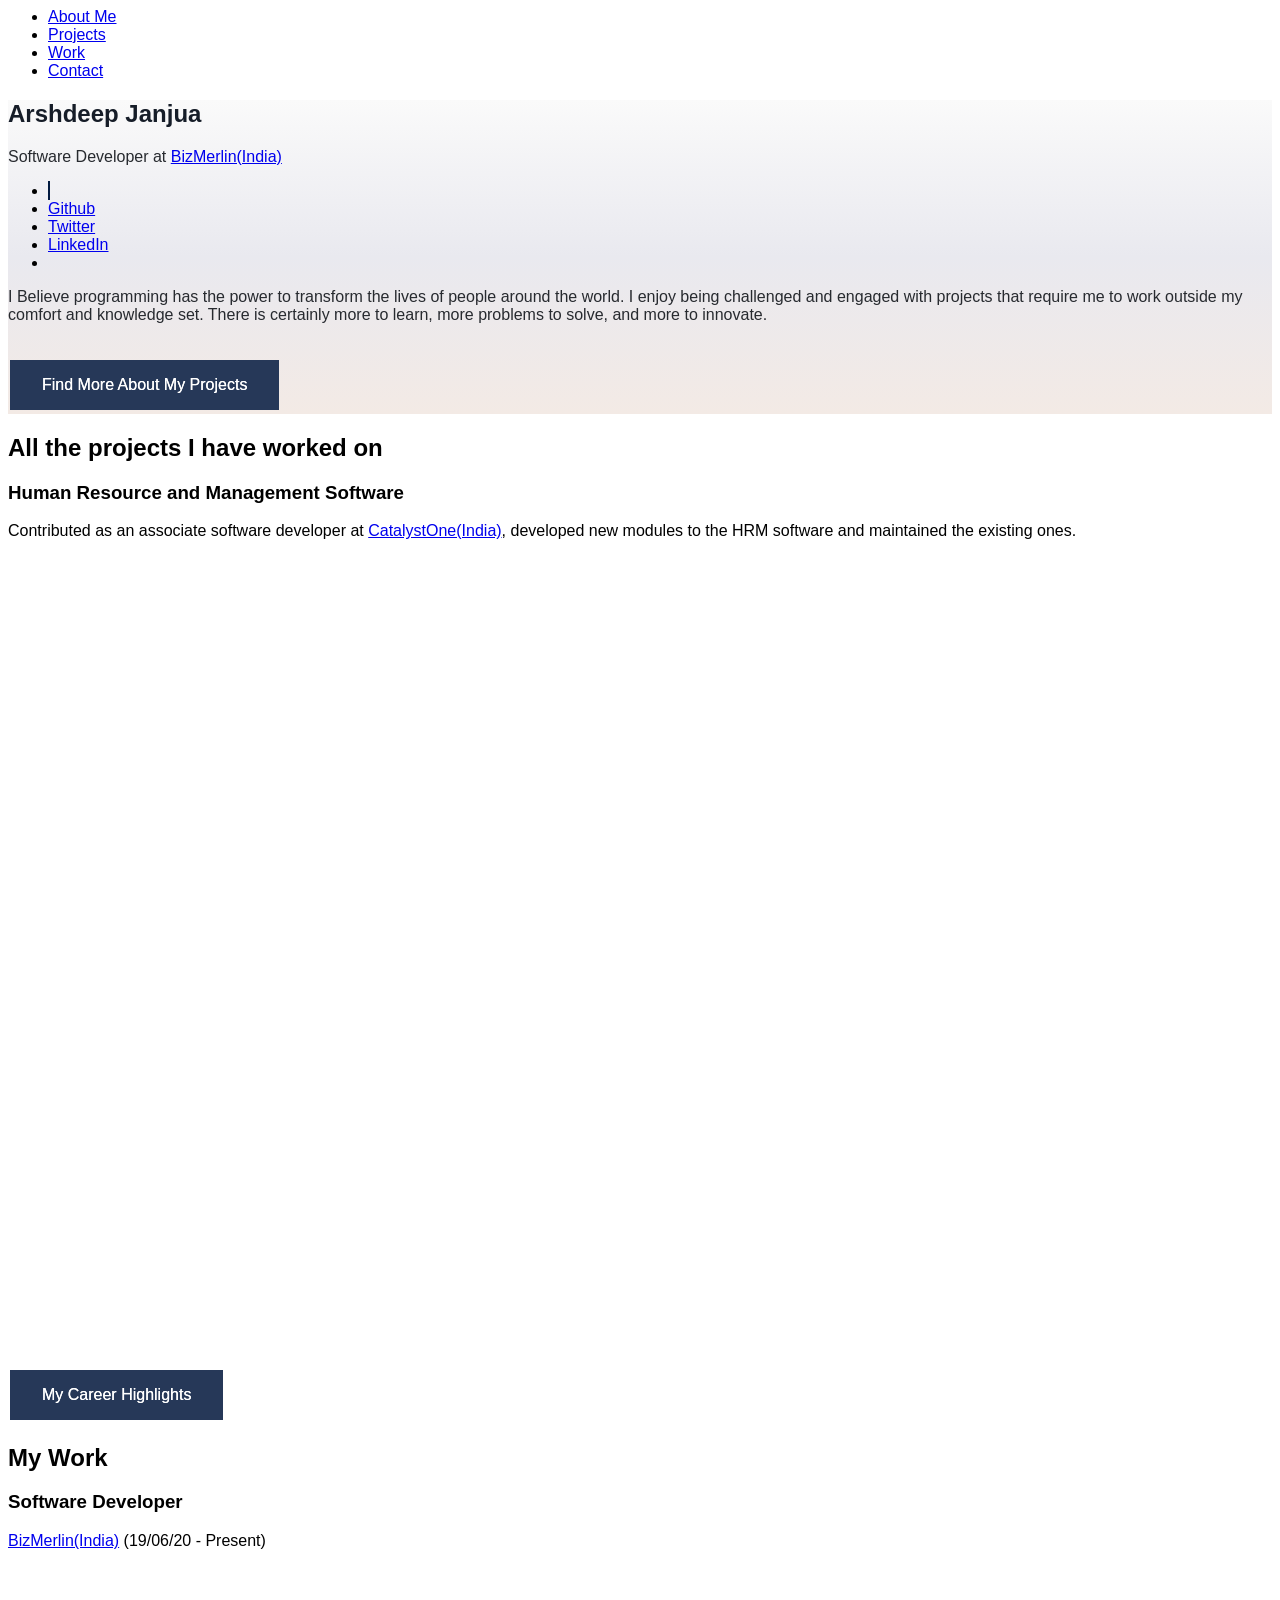
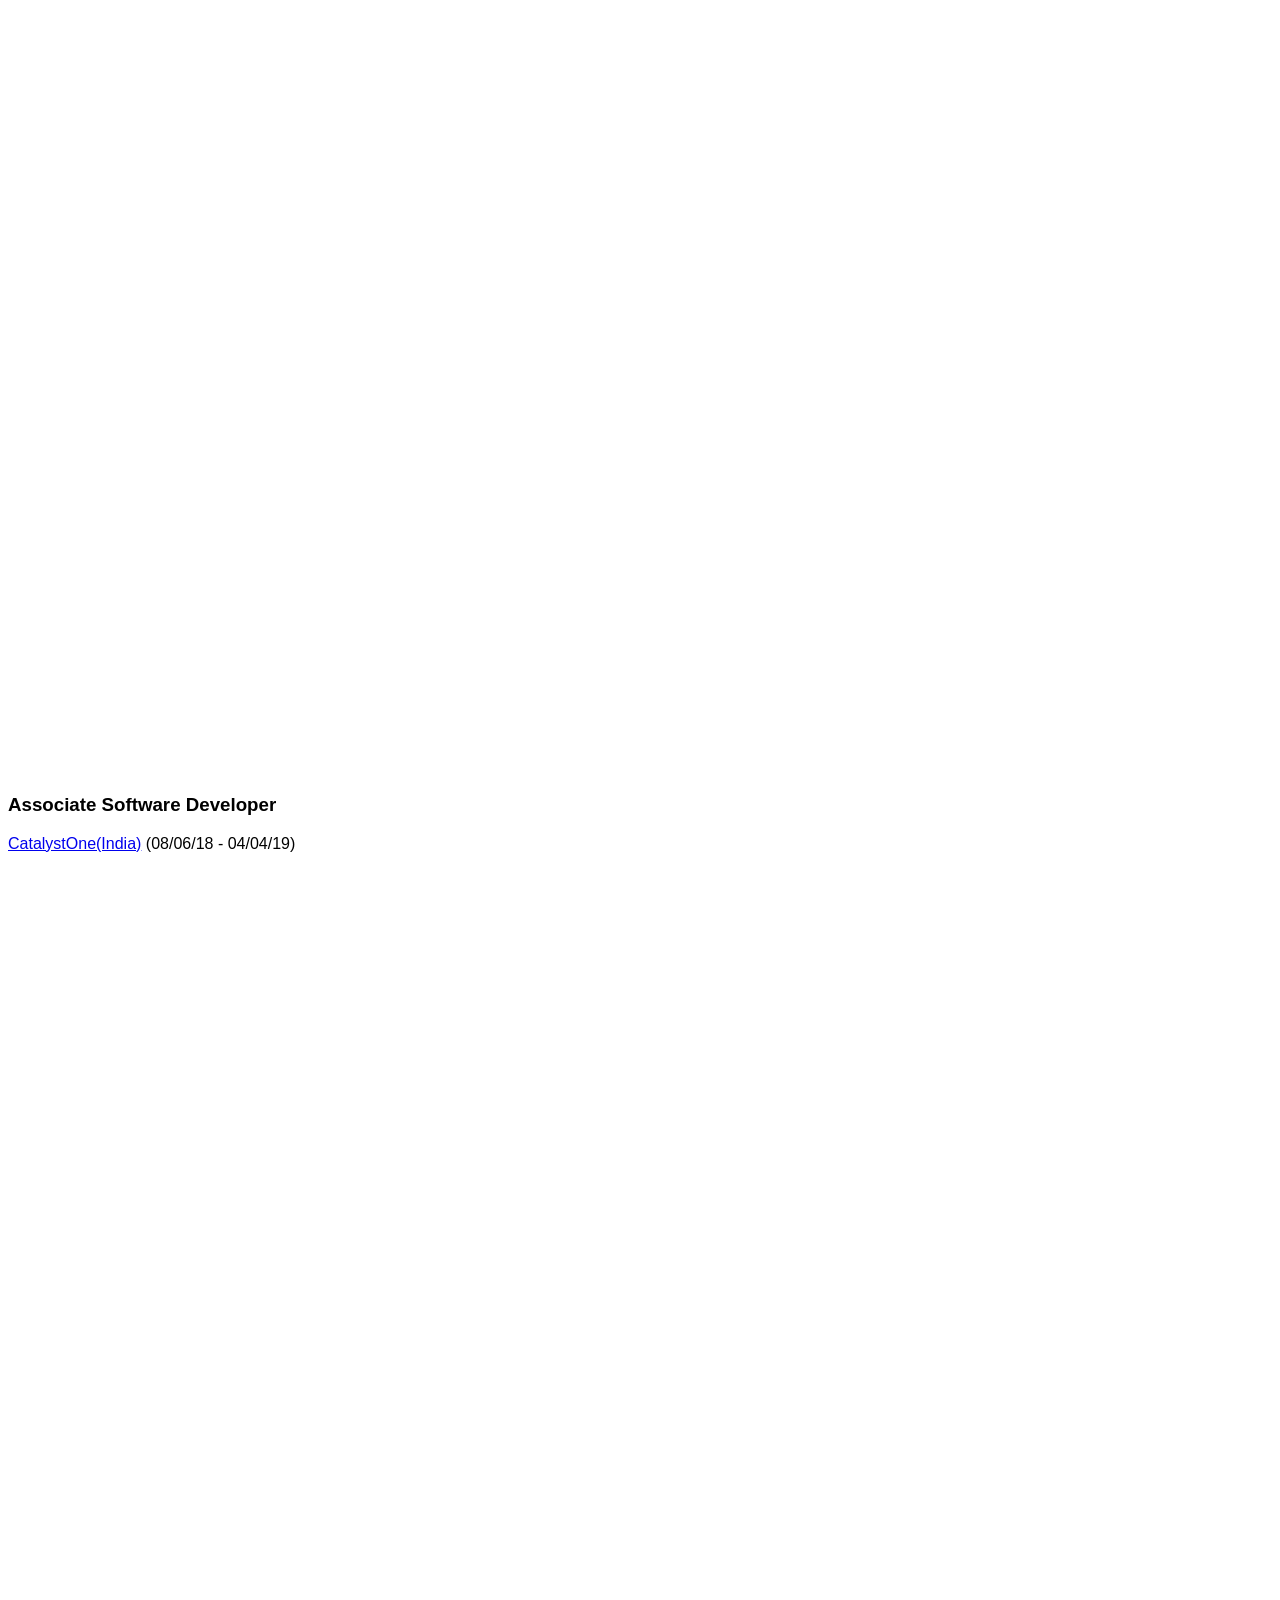
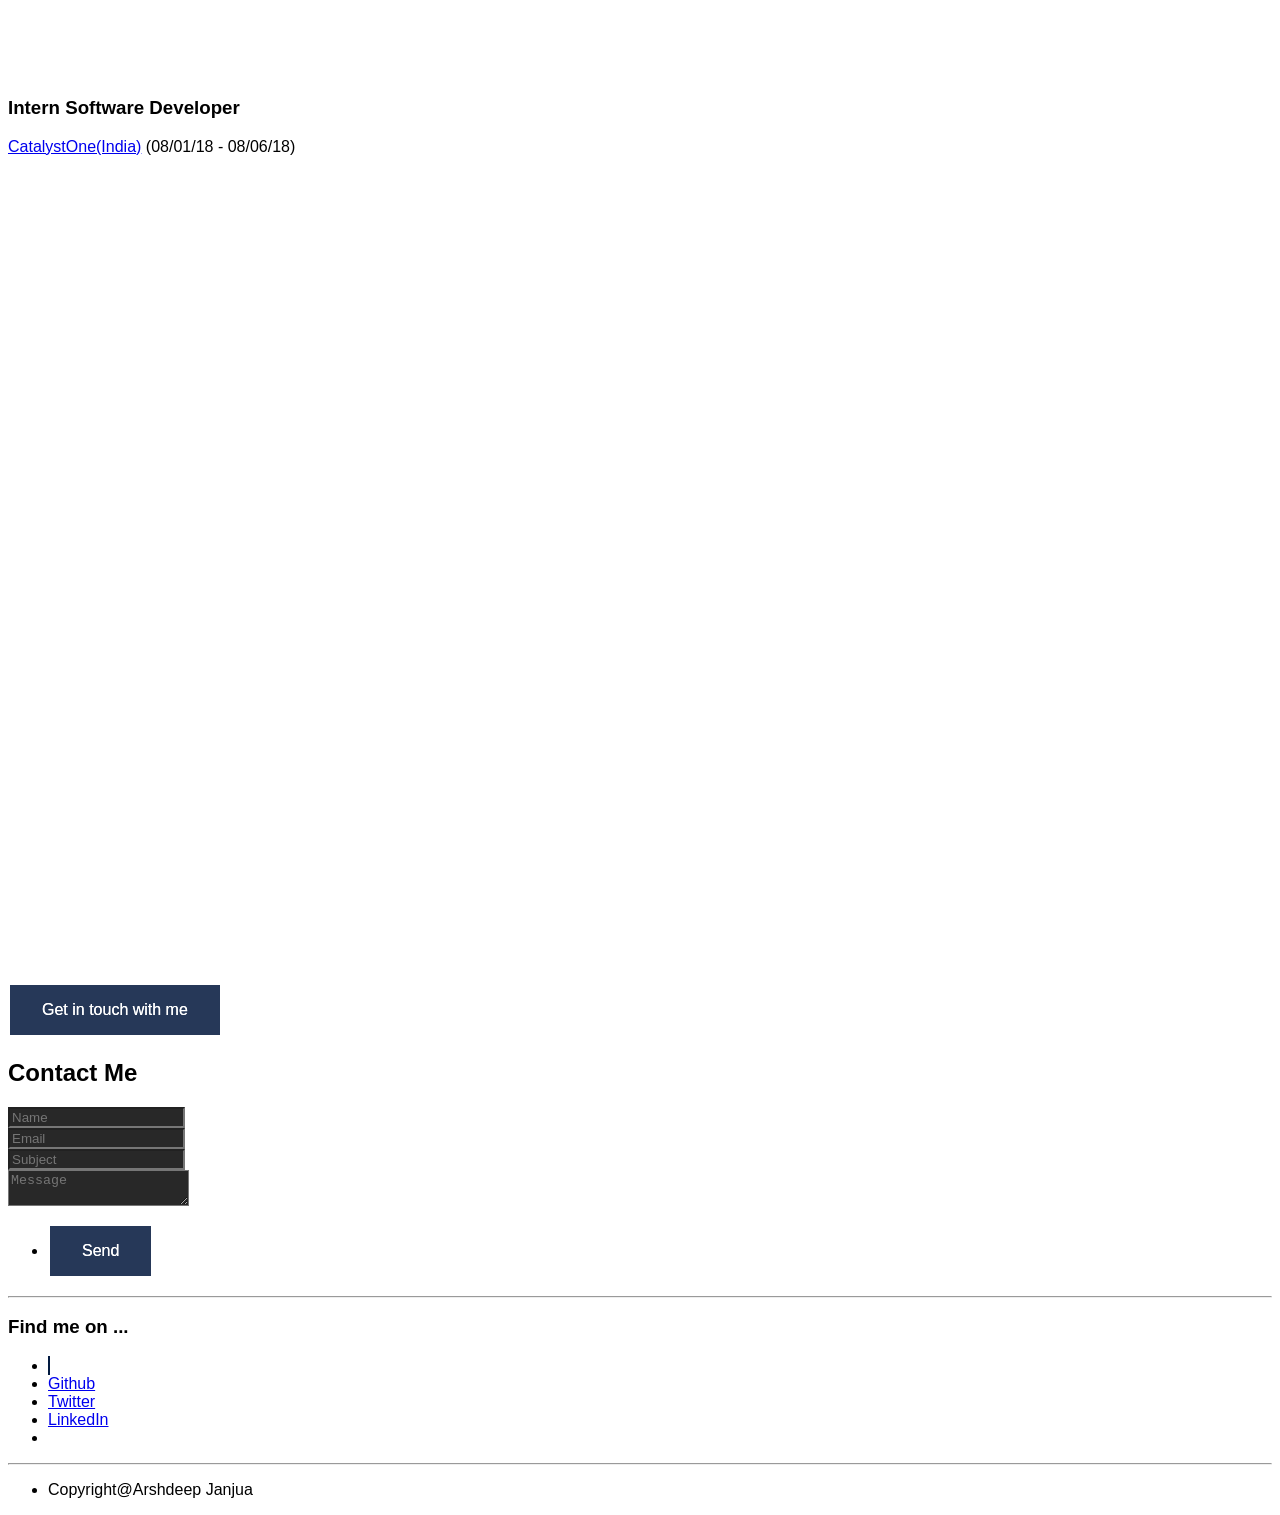
==== commit 27fea6aa: "updated the landing page made button text more clearer" ====
--- a/index.html
+++ b/index.html
@@ -4,6 +4,7 @@
 <head>
 <title>Arshdeep Janjua | Portfolio</title>
 <meta charset="utf-8" />
+<meta name="referrer" content="origin">
 <meta name="viewport"
 	content="width=device-width, initial-scale=1, user-scalable=no" />
 <link rel="stylesheet" href="assets/css/main.css" />
@@ -33,6 +34,7 @@
 	display: inline-block;
 	text-decoration: none;
 	cursor: pointer;
+	text-shadow: 0 0 0;
 }
 
 .myFancyBotton:hover {
@@ -213,7 +215,7 @@
 			</header>
 			<div class="row">
 				<div class="col-12">
-					<form method="post" action="http://formspree.io/you@email.com"
+					<form method="post" action="http://formspree.io/arshdeepjanjua12@gmail.com"
 						type="email" autocomplete="off">
 						<div class="row">
 							<div class="col-6 col-12-small">
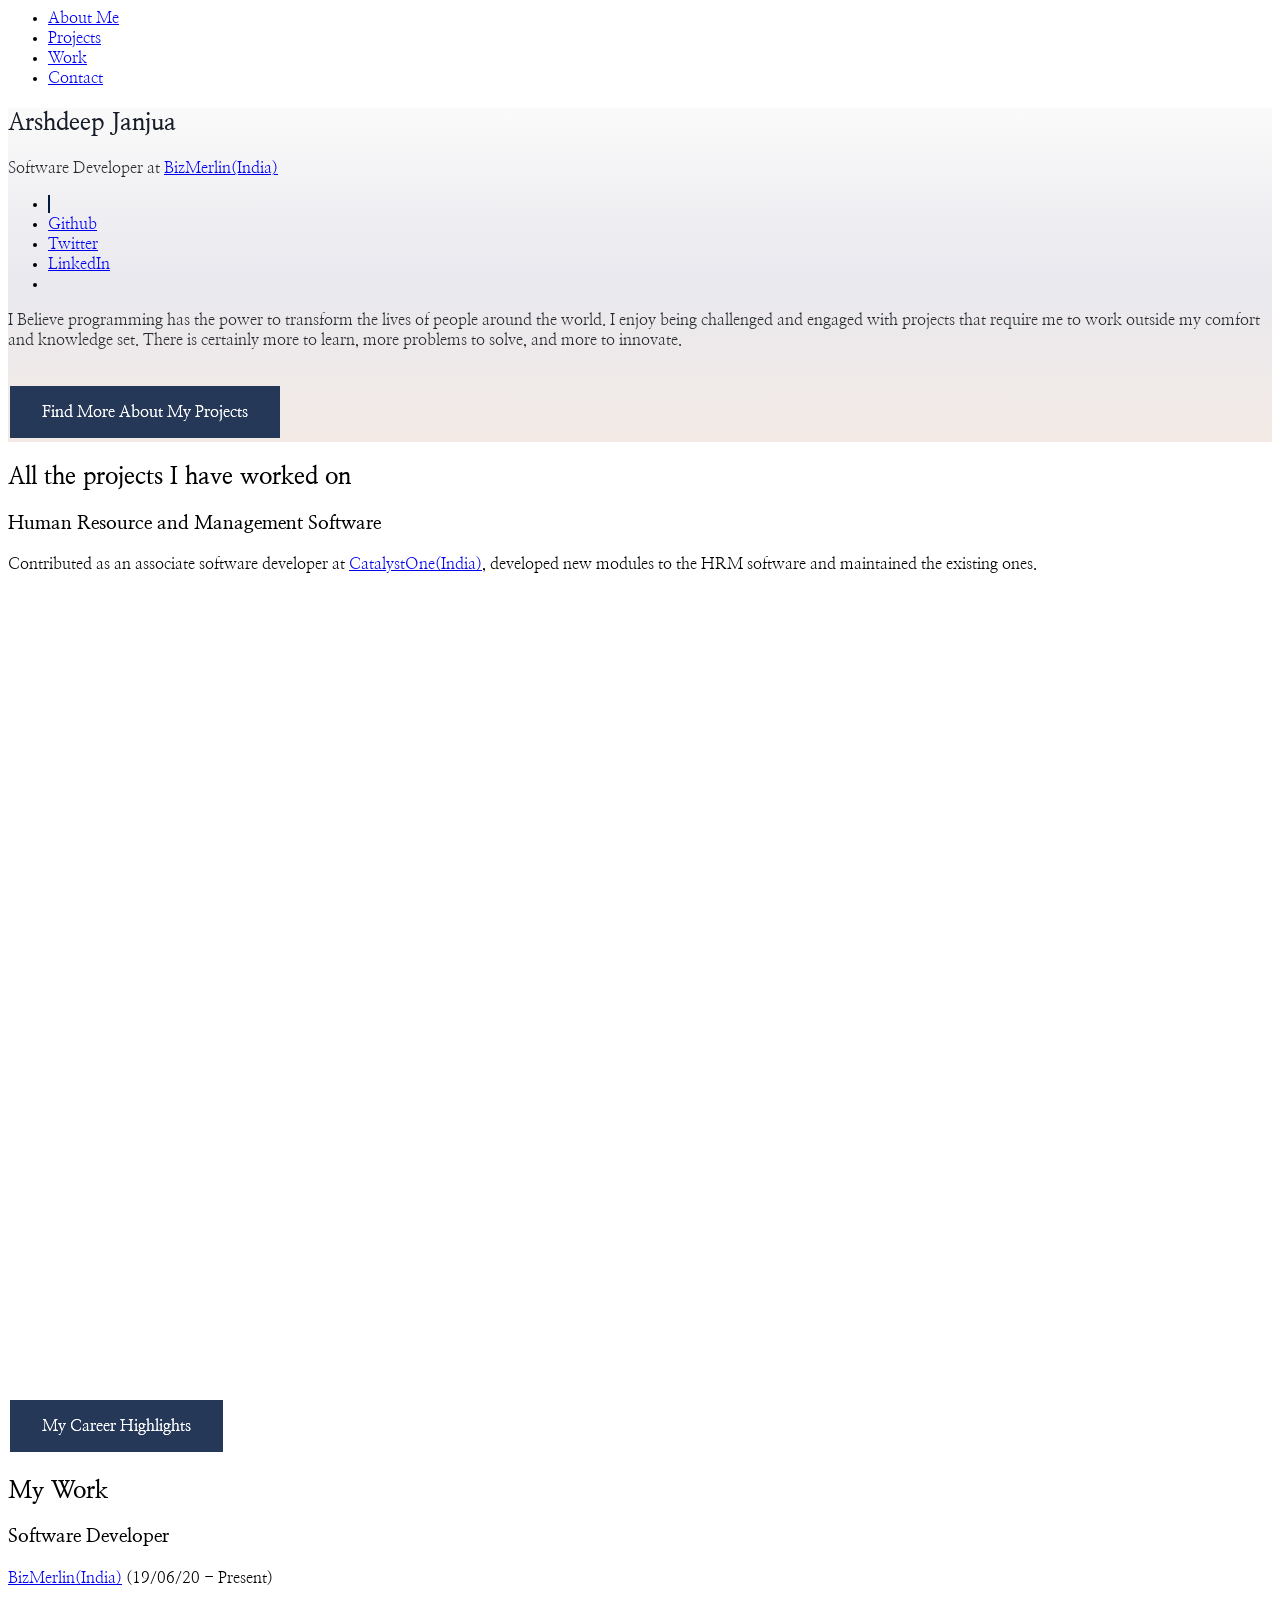
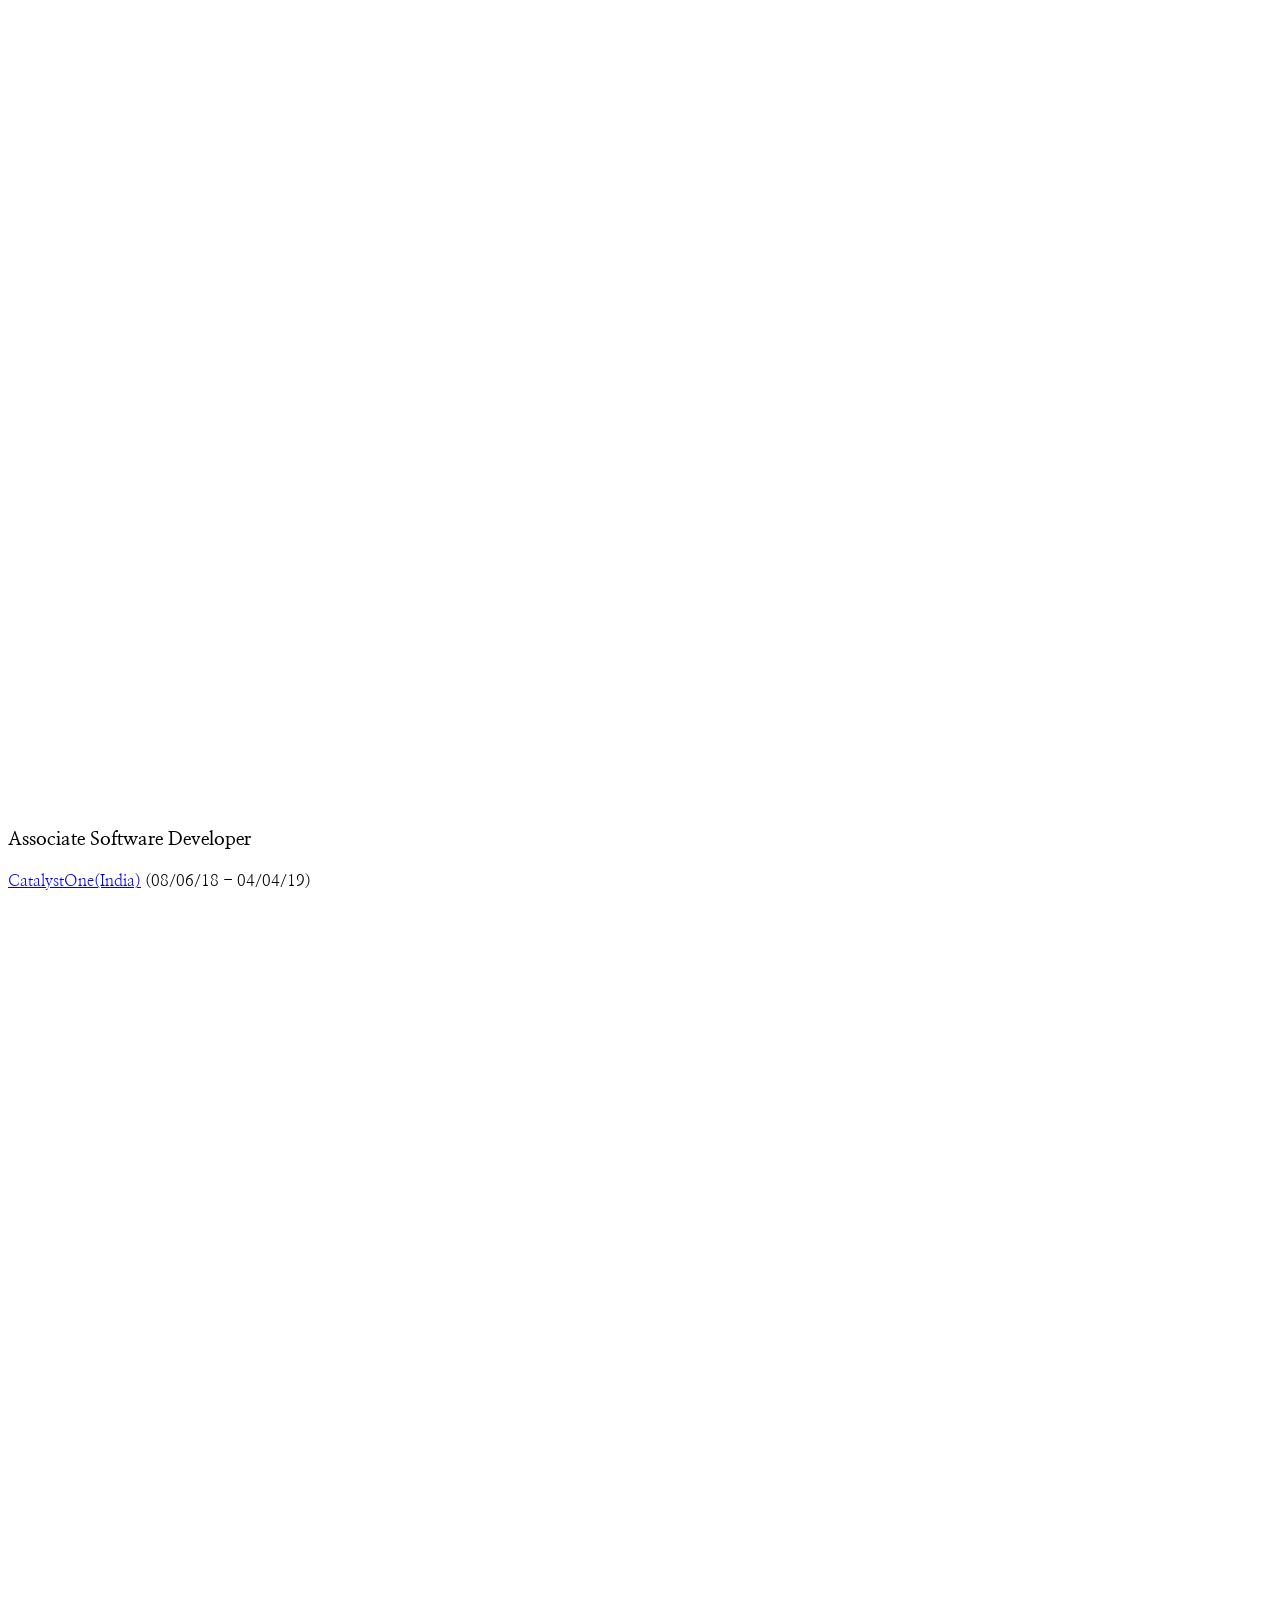
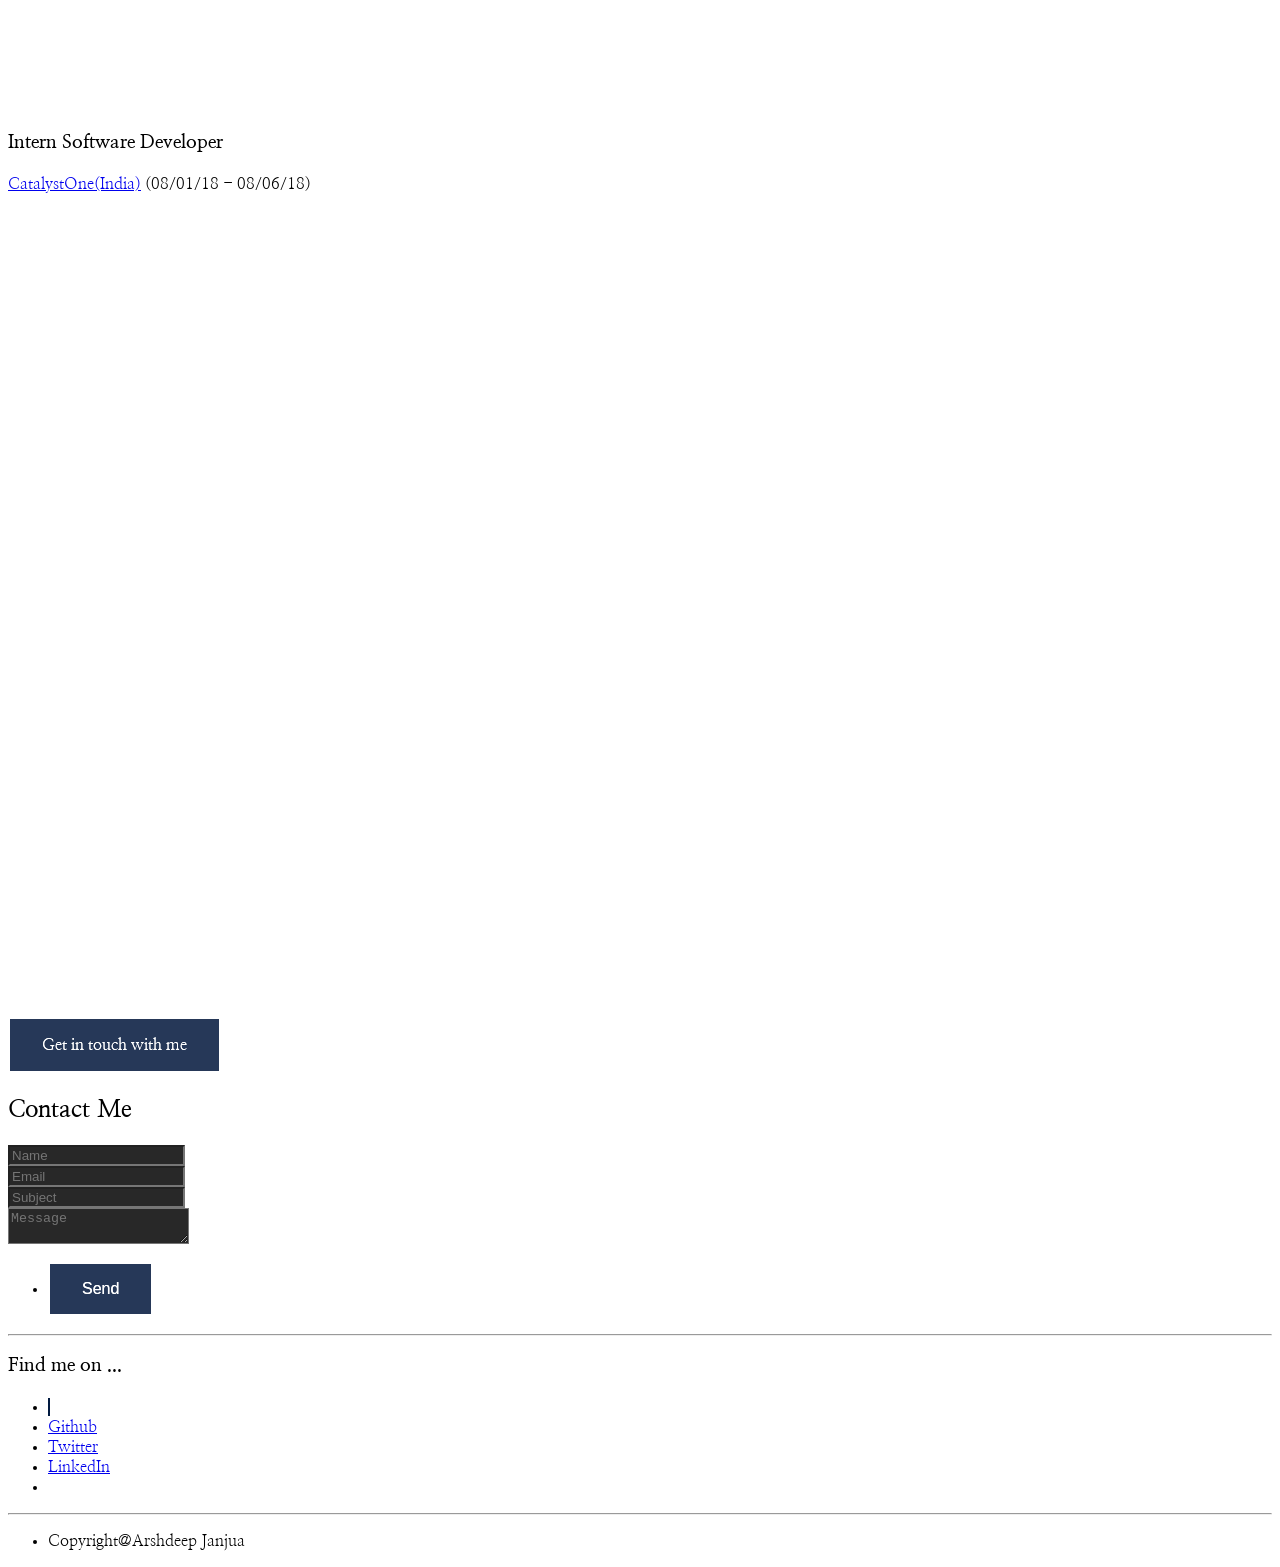
==== commit f6b75ac1: "Updated index.html Changed font" ====
--- a/index.html
+++ b/index.html
@@ -8,9 +8,11 @@
 <meta name="viewport"
 	content="width=device-width, initial-scale=1, user-scalable=no" />
 <link rel="stylesheet" href="assets/css/main.css" />
+
 <style>
+@import url('https://fonts.googleapis.com/css2?family=Nanum+Myeongjo:wght@800&display=swap');
 body {
-	font-family: 'Open Sans', sans-serif !important;
+	font-family: 'Nanum Myeongjo', serif !important;
 }
 .bgcolordark
 {
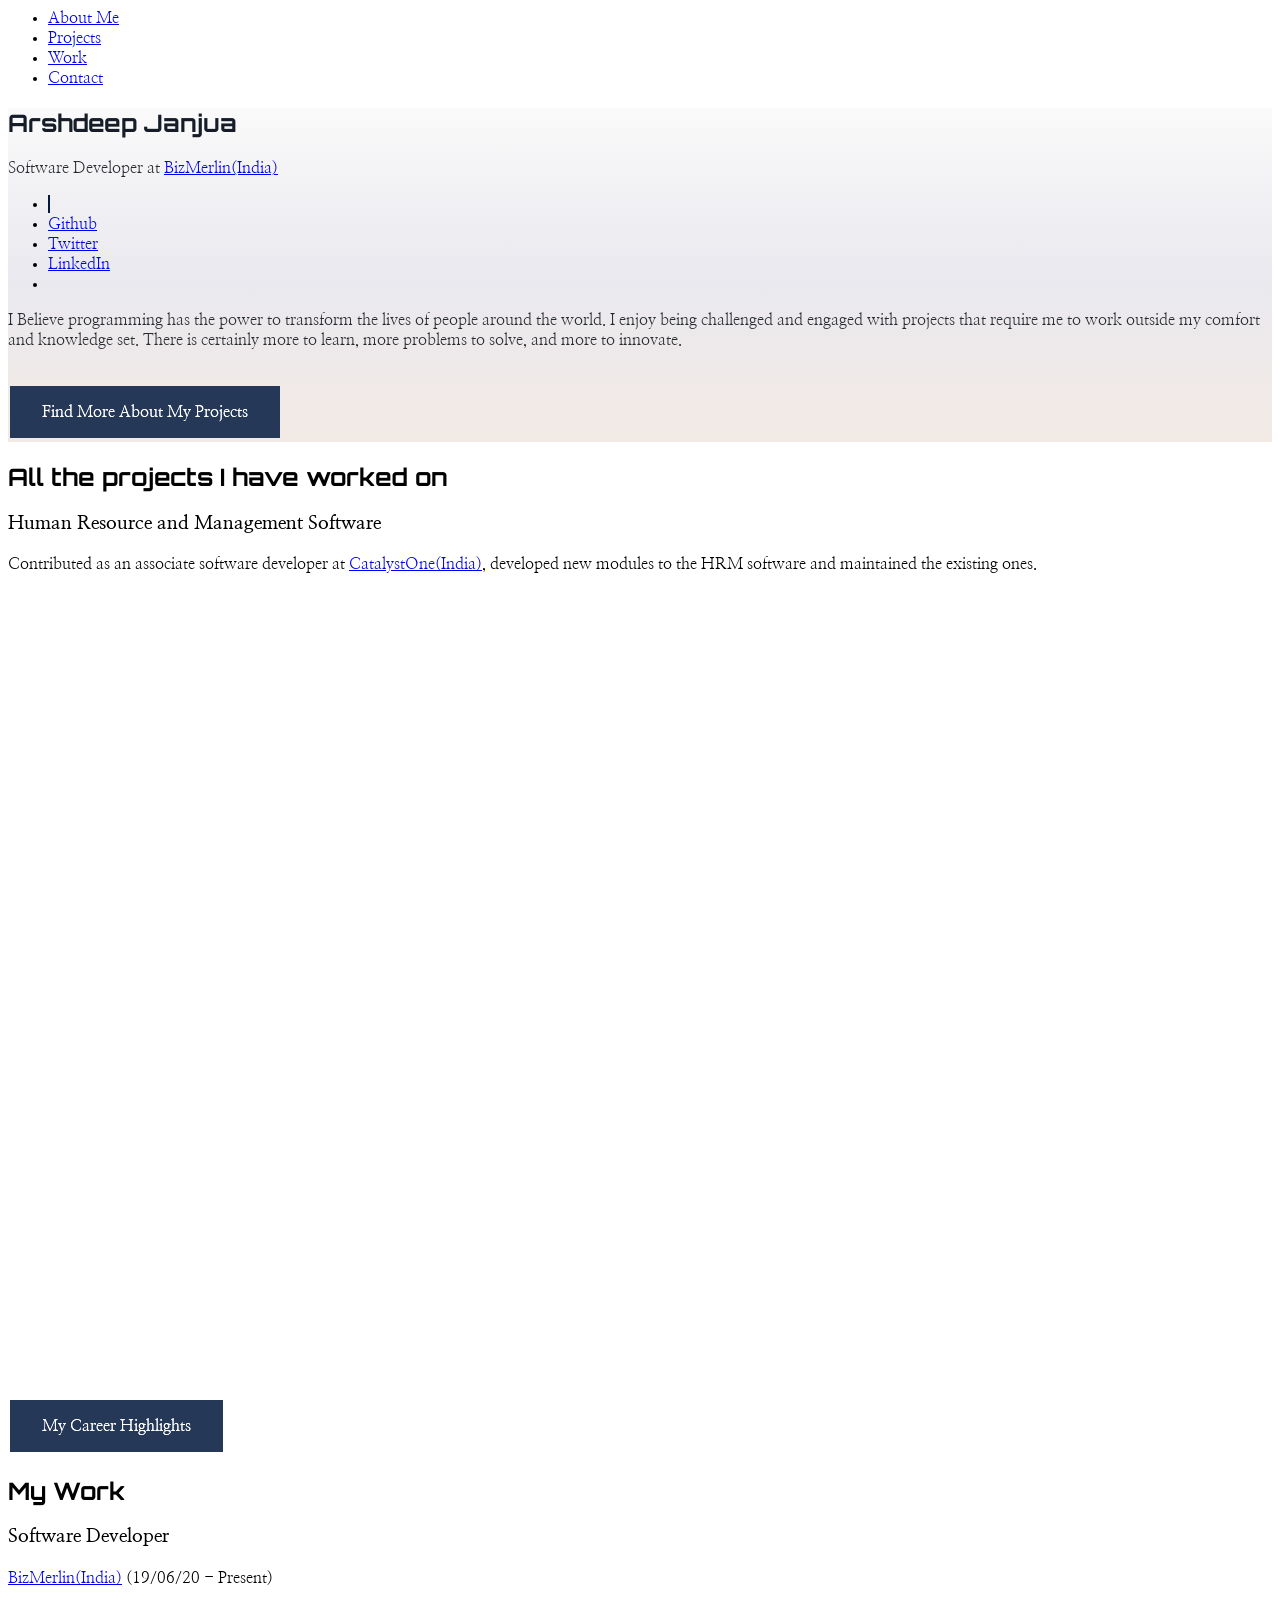
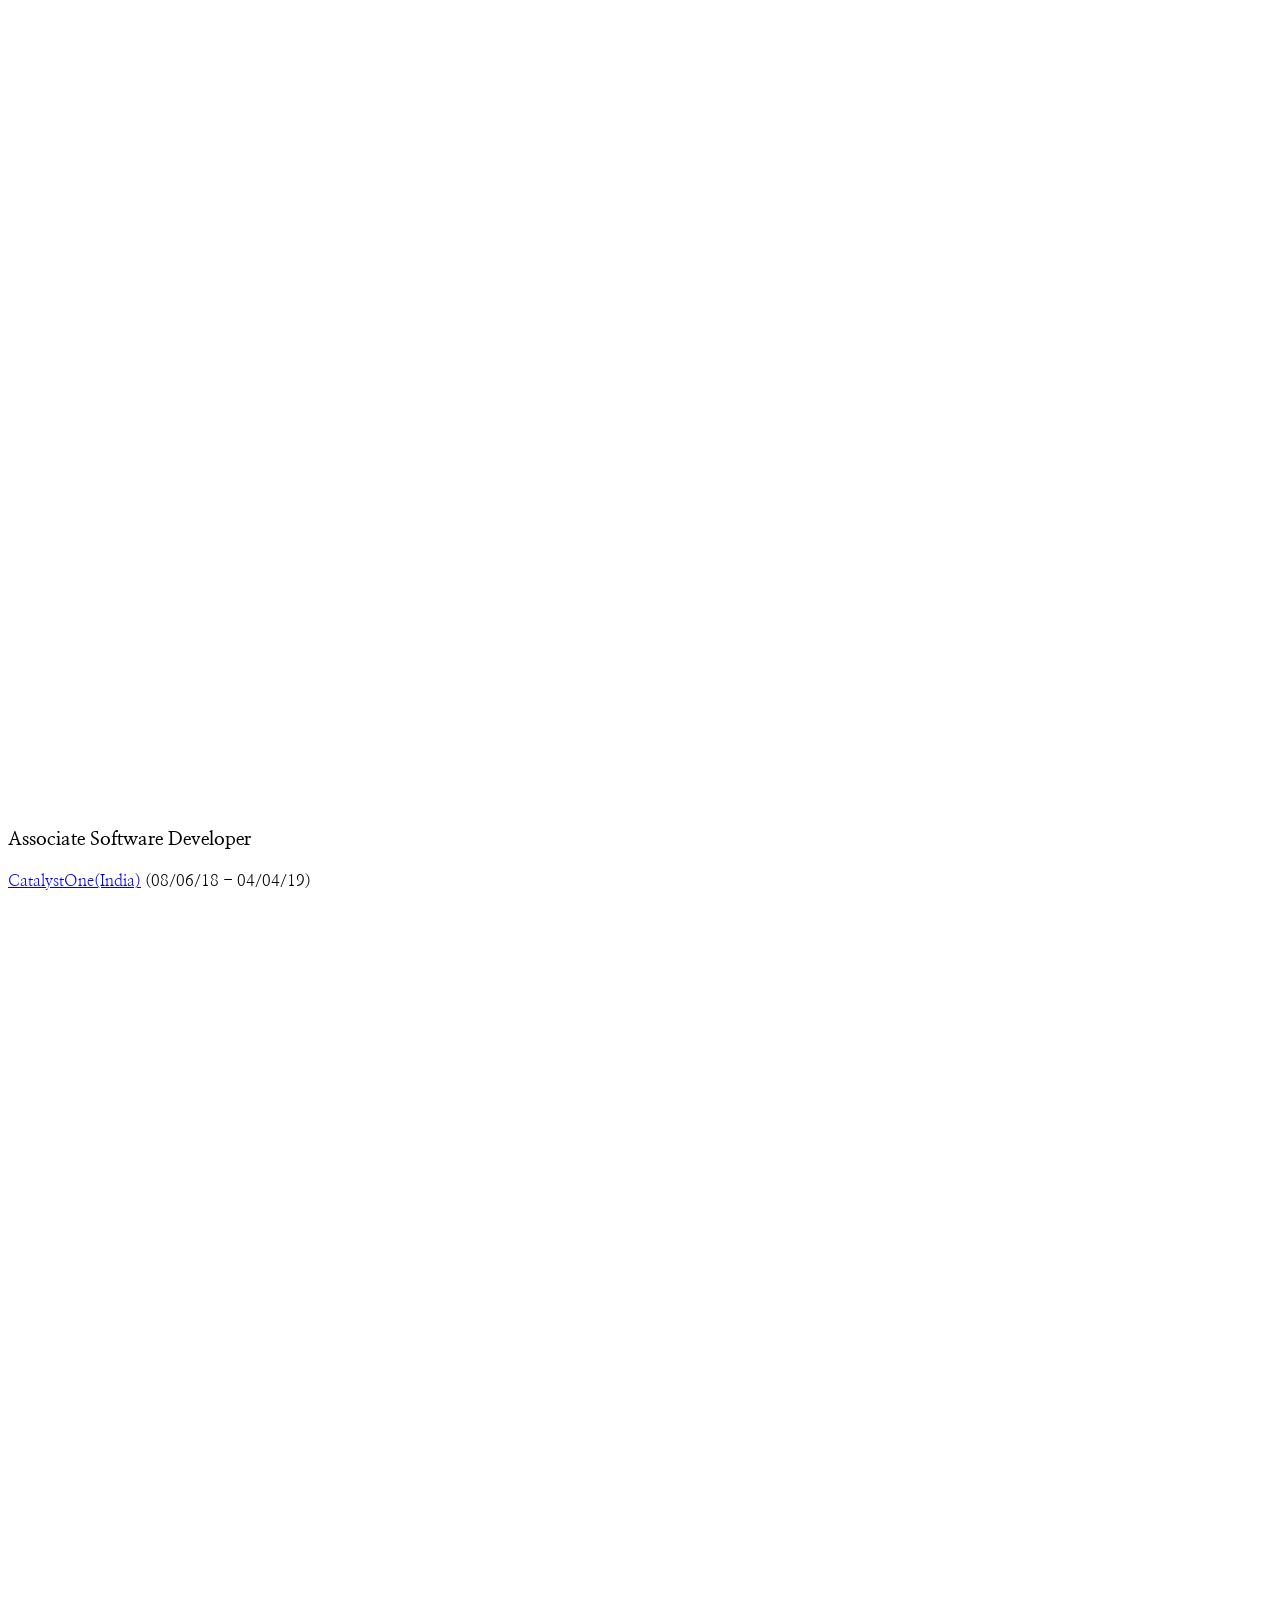
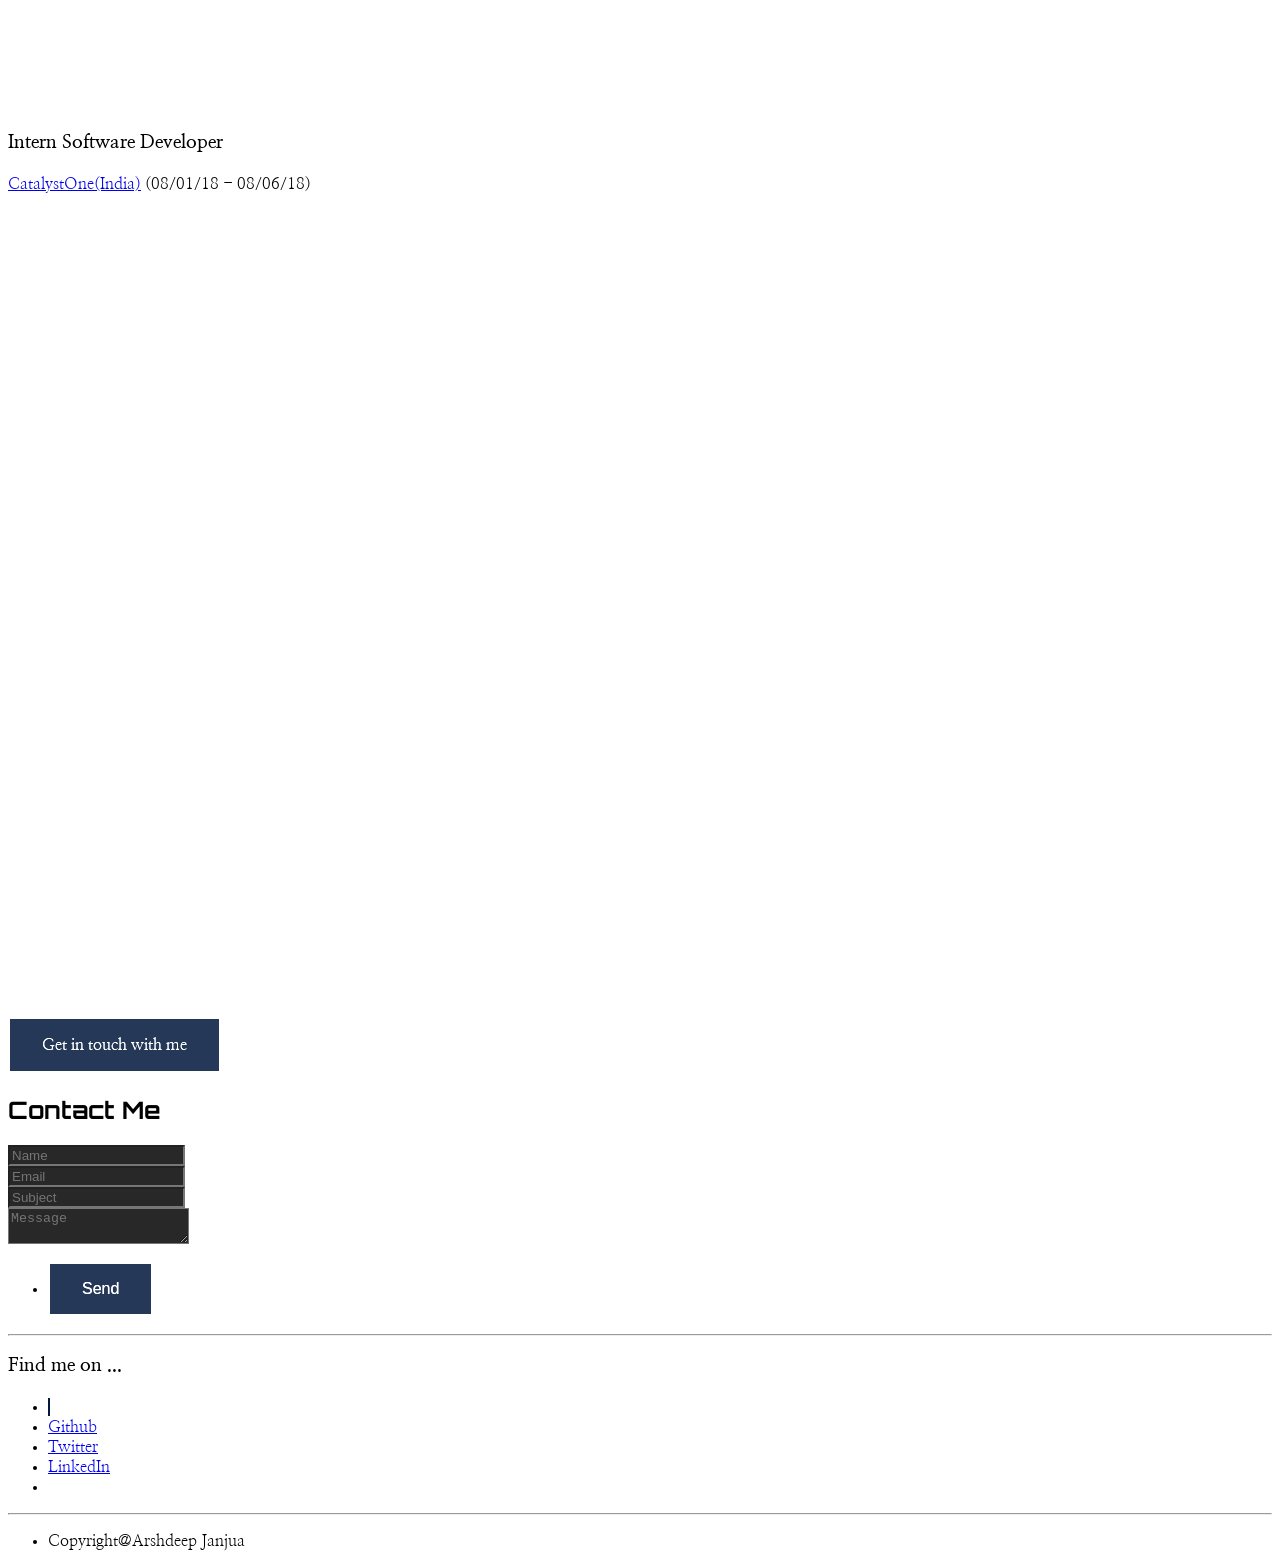
==== commit f9ba7ffd: "Update index.html" ====
--- a/index.html
+++ b/index.html
@@ -11,8 +11,13 @@
 
 <style>
 @import url('https://fonts.googleapis.com/css2?family=Nanum+Myeongjo:wght@800&display=swap');
+@import url('https://fonts.googleapis.com/css2?family=Orbitron&display=swap');
 body {
-	font-family: 'Nanum Myeongjo', serif !important;
+	font-family: 'Nanum Myeongjo', serif;
+}
+h1,h2
+{
+	font-family: 'Orbitron', sans-serif !important;
 }
 .bgcolordark
 {
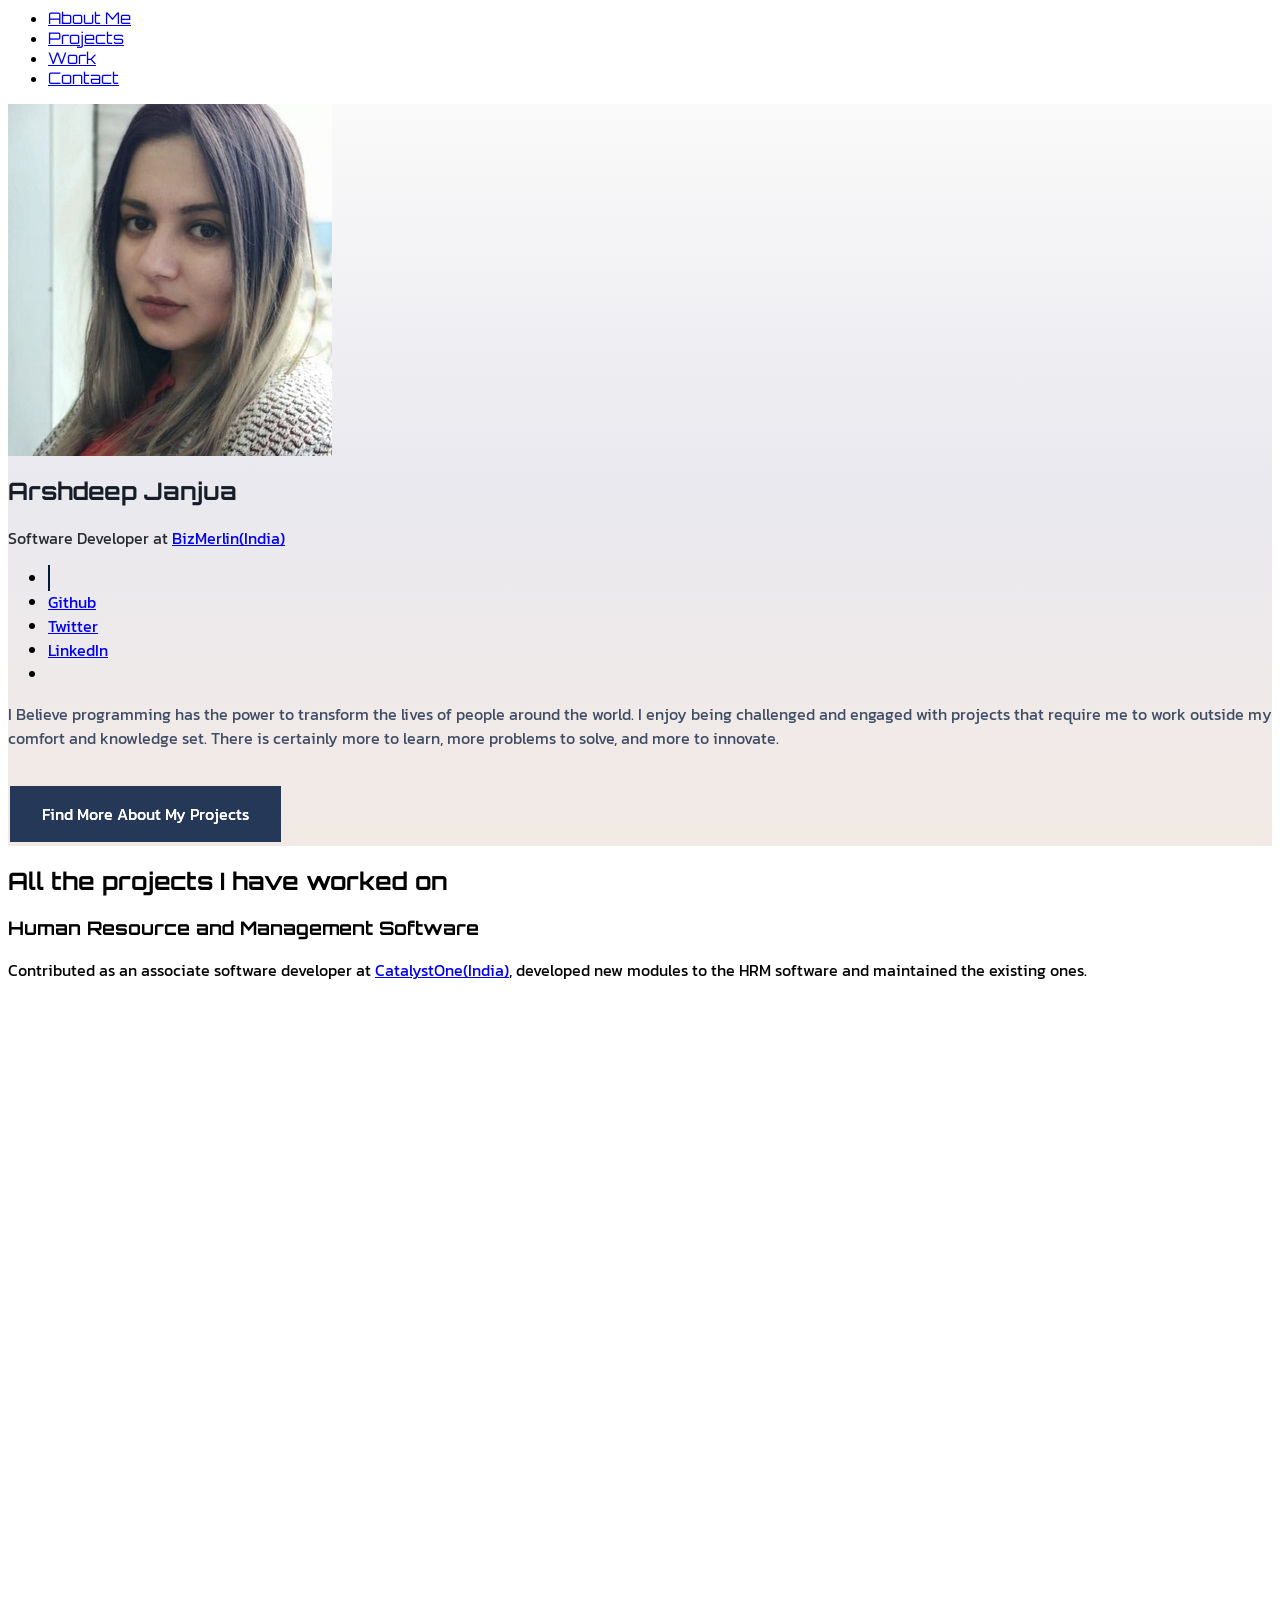
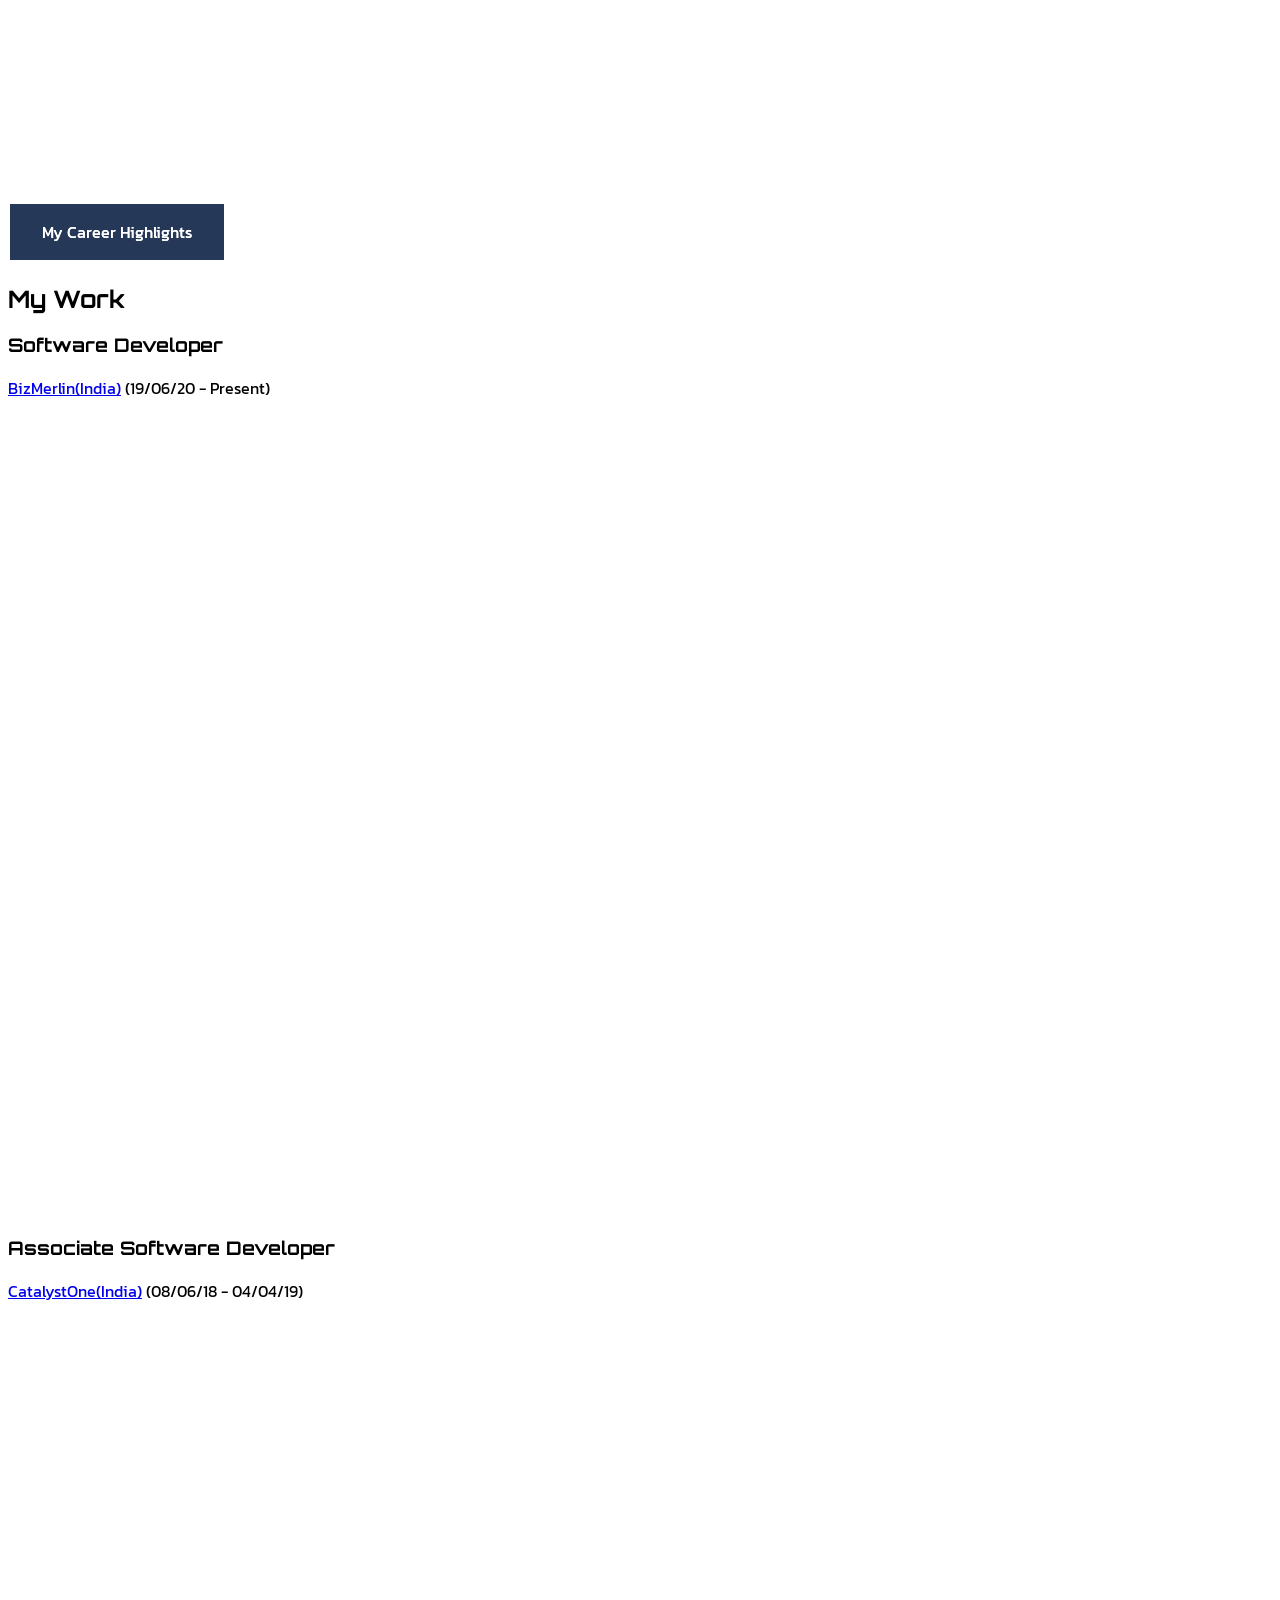
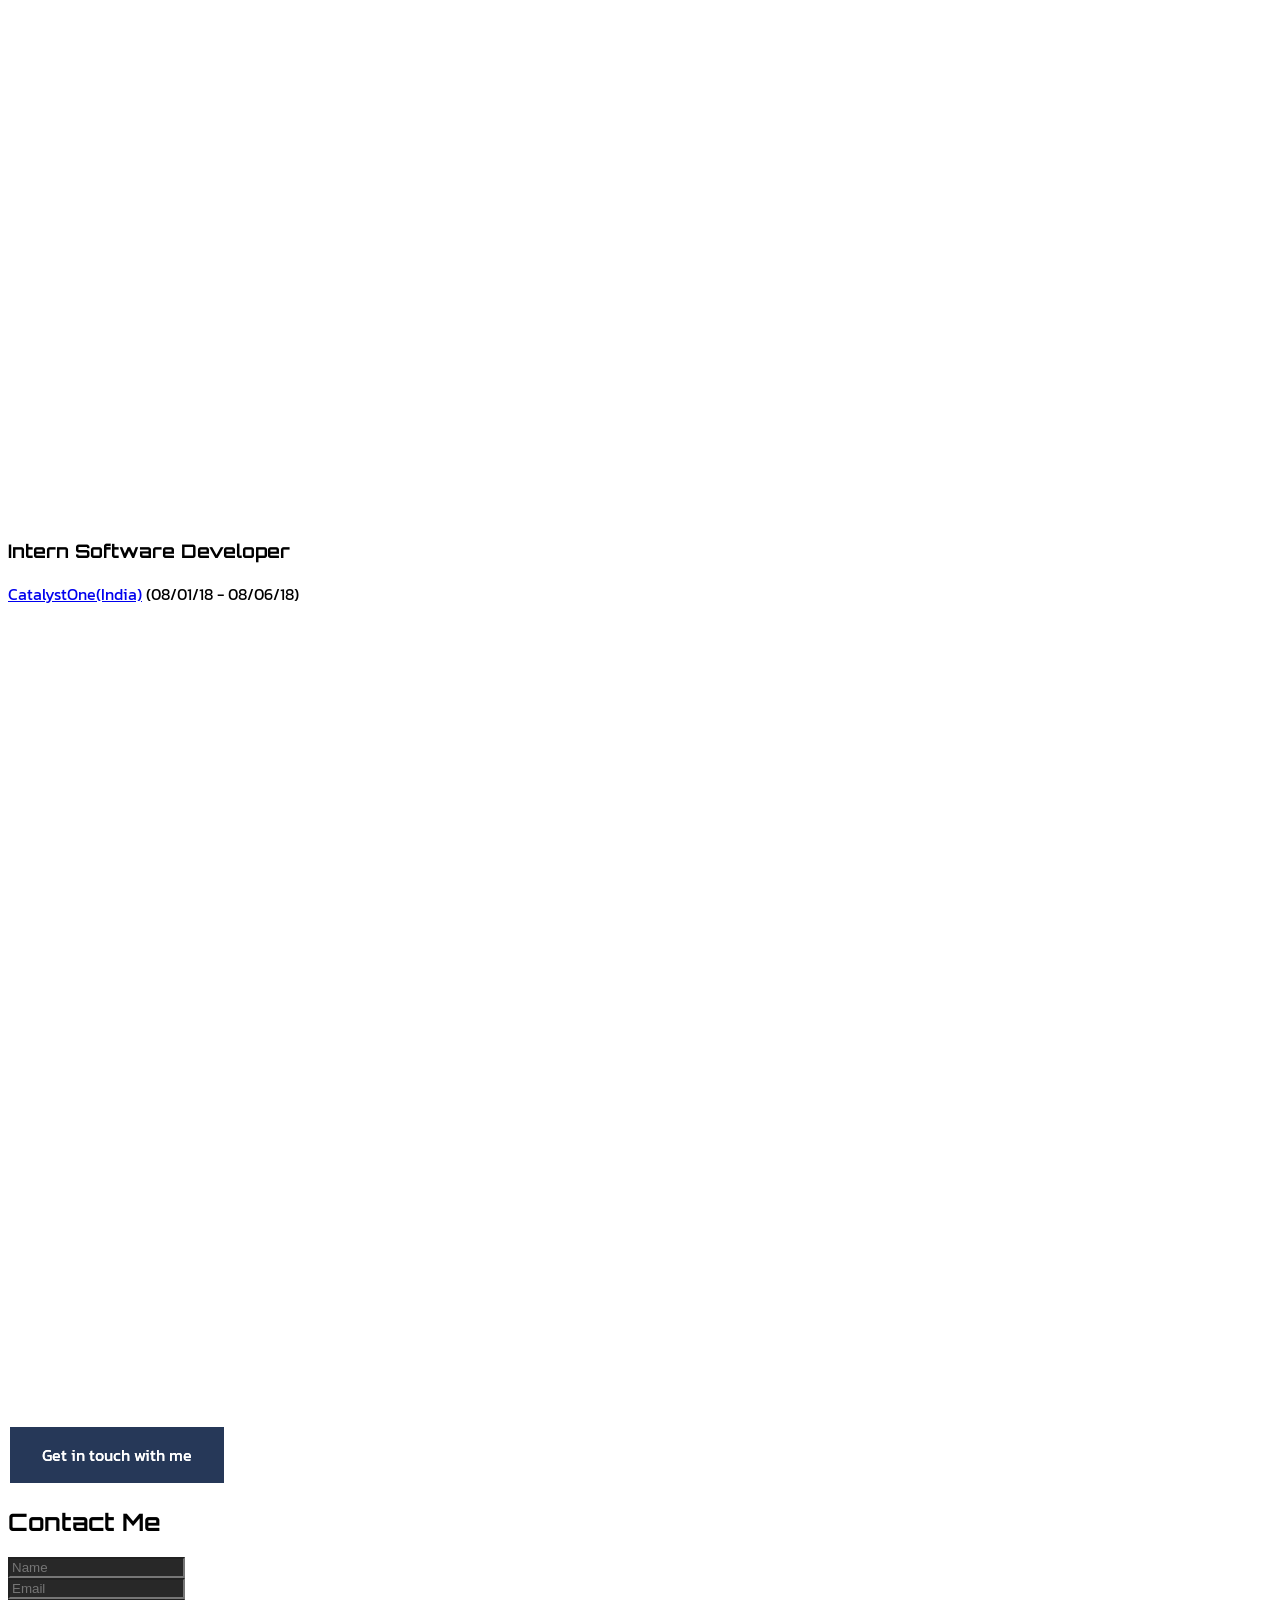
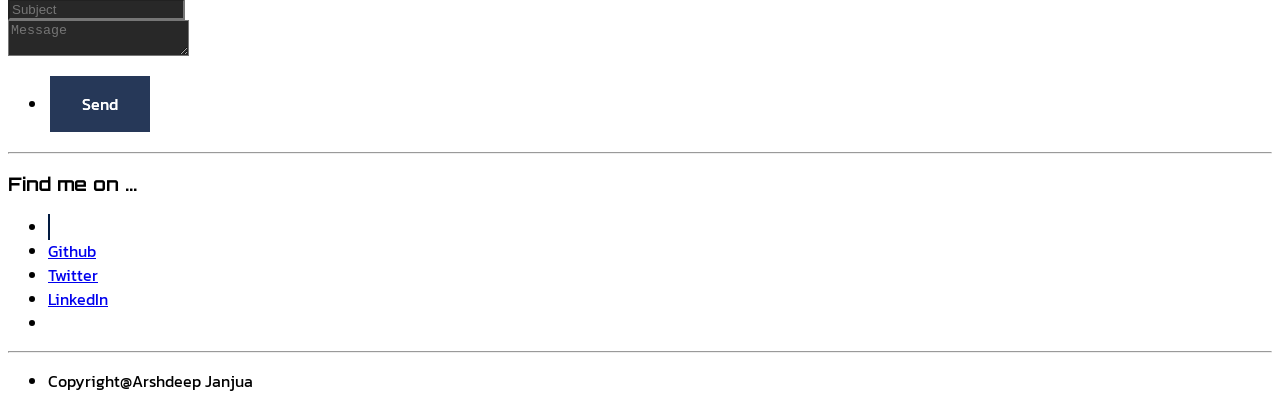
==== commit 099f61a8: "Update index.html" ====
--- a/index.html
+++ b/index.html
@@ -10,15 +10,28 @@
 <link rel="stylesheet" href="assets/css/main.css" />
 
 <style>
-@import url('https://fonts.googleapis.com/css2?family=Nanum+Myeongjo:wght@800&display=swap');
+/* @import url('https://fonts.googleapis.com/css2?family=Nanum+Myeongjo:wght@800&display=swap'); */
 @import url('https://fonts.googleapis.com/css2?family=Orbitron&display=swap');
+@import url('https://fonts.googleapis.com/css2?family=Kanit:wght@200&display=swap');
 body {
-	font-family: 'Nanum Myeongjo', serif;
-}
-h1,h2
+	font-family: 'Kanit', sans-serif;
+}
+ h1,h2,h3
 {
 	font-family: 'Orbitron', sans-serif !important;
-}
+} 
+
+.orbitonFont
+{
+	font-family: 'Orbitron', sans-serif !important;
+}
+
+.KanitFont
+{
+	font: 16px 'Kanit', sans-serif !important;
+	font-family: 'Kanit', sans-serif !important;
+}
+
 .bgcolordark
 {
 	background-color: #282828 !important;
@@ -53,7 +66,7 @@
 	background-color: transparent !important;
 	background-image: url(images/HE_identity.png);
 	background-size: contain;
-	margin-bottom: -0.25rem;
+	margin-bottom: -0.22rem;
 	border: 1px solid #021a40;
 }
 
@@ -72,7 +85,7 @@
 
 	<!-- Nav -->
 	<nav id="nav">
-		<ul class="container">
+		<ul class="container orbitonFont">
 			<li><a href="#top">About Me</a></li>
 			<li><a href="#work">Projects</a></li>
 			<li><a href="#portfolio">Work</a></li>
@@ -85,9 +98,10 @@
 		style="background-color: #54596c !important; background-image: linear-gradient(#fafafa, #e9e9ef, #f3eae5);">
 		<div class="container">
 			<div class="row">
-				<!-- <div class="col-4 col-5-large col-12-medium">
-							<span class="image fit"><img src="images/pic00.jpg" alt="" /></span>
-						</div> -->
+				 <div class="col-4 col-5-large col-12-medium">
+							<span class="image fit" style = "margin: 0 auto 2em auto;">
+							<img src="images/pic00.jpg" alt="" /></span>
+						</div> 
 				<div class="col-8 col-7-large col-12-medium">
 					<header>
 						<h1 style="color: #272a2f">
@@ -125,7 +139,7 @@
 								-->
 						</ul>
 					</header>
-					<p style="color: #272a2f">I Believe programming has the power
+					<p style="color: #3f4c63">I Believe programming has the power
 						to transform the lives of people around the world. I enjoy being
 						challenged and engaged with projects that require me to work
 						outside my comfort and knowledge set. There is certainly more to
@@ -248,8 +262,10 @@
 							</div>
 							<div class="col-12">
 								<ul class="actions">
-									<li><button type="submit" value="Send"
-											class="myFancyBotton">Send</button></li>
+									<li><button type="submit" value="Send" 
+									style = "border-radius: 0px; box-shadow:0px 0px 0px 0px; 
+									max-width: 13rem;"
+											class="myFancyBotton KanitFont">Send</button></li>
 								</ul>
 							</div>
 						</div>
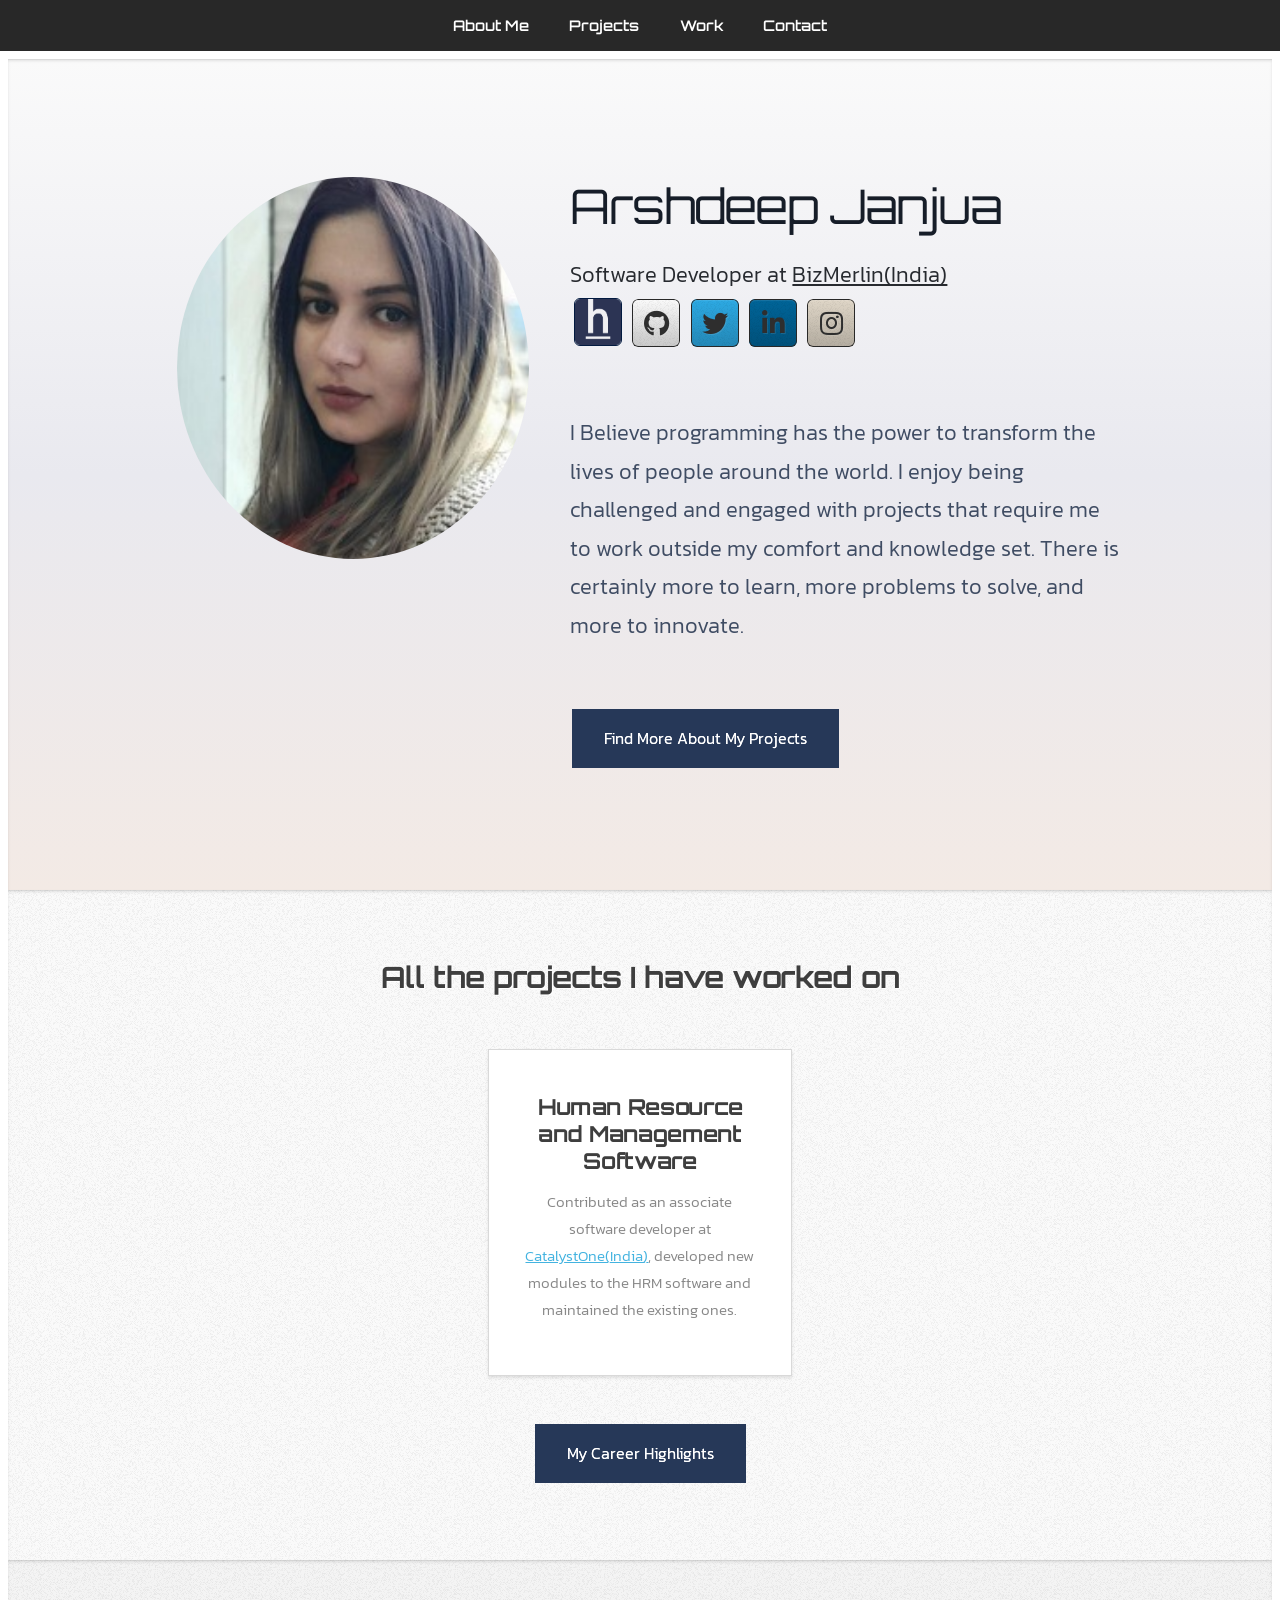
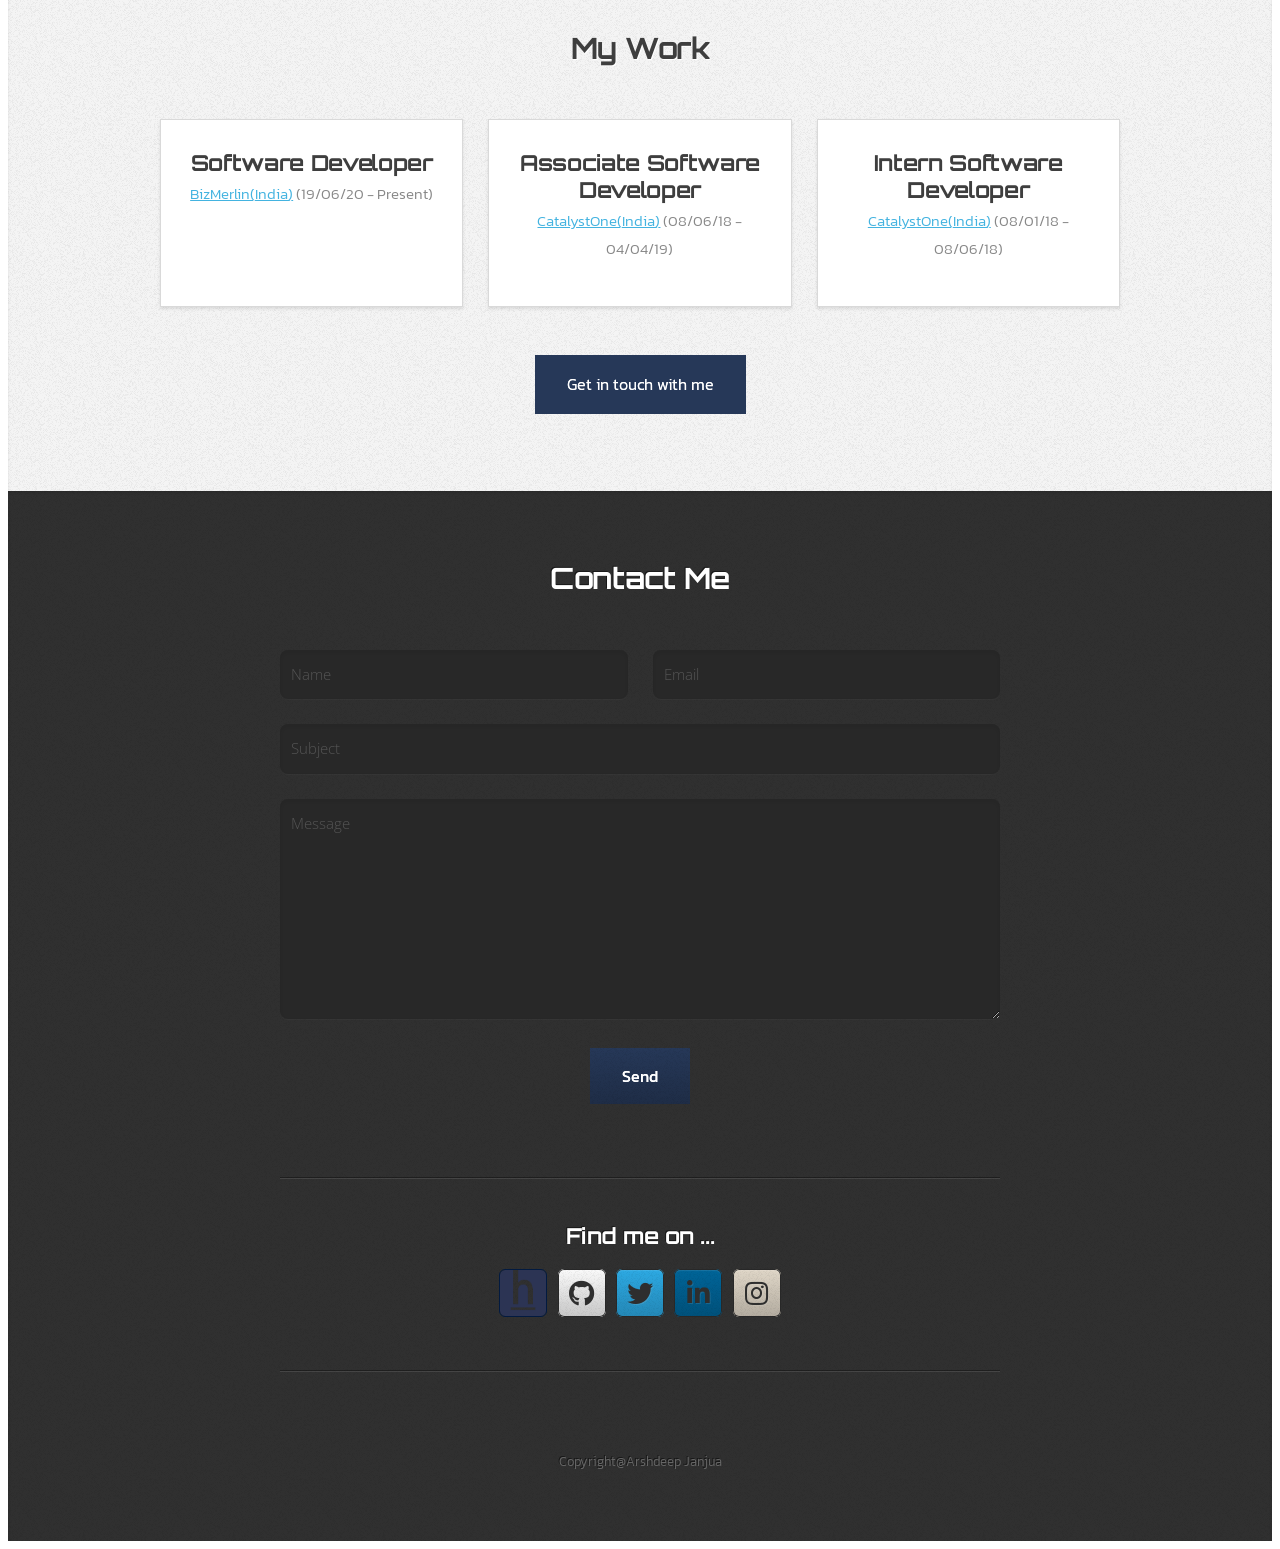
==== commit 52c72409: "Update index.html" ====
--- a/index.html
+++ b/index.html
@@ -112,19 +112,19 @@
 						</p>
 
 						<ul class="social">
-							<li><a href="https://www.hackerearth.com/@arshdeep15"
+							<li><a target = _blank href="https://www.hackerearth.com/@arshdeep15"
 								class="icon brands hackerearthIcon customIcons"></a></li>
-							<li><a href="https://github.com/JanjuaArsh"
+							<li><a target = _blank href="https://github.com/JanjuaArsh"
 								class="icon brands fa-github customIcons"><span
 									class="label">Github</span></a></li>
-							<li><a href="https://twitter.com/JanjuaArshdeep"
+							<li><a target = _blank href="https://twitter.com/JanjuaArshdeep"
 								class="icon brands fa-twitter customIcons"><span
 									class="label">Twitter</span></a></li>
-							<li><a
+							<li><a target = _blank 
 								href="https://www.linkedin.com/in/arshdeep-janjua-096b2212a/"
 								class="icon brands fa-linkedin-in customIcons"><span
 									class="label">LinkedIn</span></a></li>
-							<li><a href="https://www.instagram.com/arsh_janjua1/?hl=en"
+							<li><a target = _blank href="https://www.instagram.com/arsh_janjua1/?hl=en"
 								class="icon brands fa-instagram customIcons"></a></li>
 							<!--
 								<li><a href="#" class="icon solid fa-rss"><span>RSS</span></a></li>
@@ -275,18 +275,18 @@
 					<hr />
 					<h3>Find me on ...</h3>
 					<ul class="social">
-						<li><a href="https://www.hackerearth.com/@arshdeep15"
+						<li><a target = _blank href="https://www.hackerearth.com/@arshdeep15"
 							class="icon brands hackerearthIcon customIcons"></a></li>
-						<li><a href="https://github.com/JanjuaArsh"
+						<li><a target = _blank href="https://github.com/JanjuaArsh"
 							class="icon brands fa-github customIcons"><span class="label">Github</span></a></li>
-						<li><a href="https://twitter.com/JanjuaArshdeep"
+						<li><a target = _blank href="https://twitter.com/JanjuaArshdeep"
 							class="icon brands fa-twitter customIcons"><span
 								class="label">Twitter</span></a></li>
-						<li><a
+						<li><a target = _blank 
 							href="https://www.linkedin.com/in/arshdeep-janjua-096b2212a/"
 							class="icon brands fa-linkedin-in customIcons"><span
 								class="label">LinkedIn</span></a></li>
-						<li><a href="https://www.instagram.com/arsh_janjua1/?hl=en"
+						<li><a target = _blank href="https://www.instagram.com/arsh_janjua1/?hl=en"
 							class="icon brands fa-instagram customIcons"></a></li>
 						<!--
 								<li><a href="#" class="icon solid fa-rss"><span>RSS</span></a></li>
--- a/assets/css/main.css
+++ b/assets/css/main.css
@@ -1,4 +1,17 @@
 @import url("https://fonts.googleapis.com/css?family=Open+Sans:300,300italic,600,600italic,700");
+@import url("fontawesome-all.min.css");
+
+/*
+	Miniport by HTML5 UP
+	html5up.net | @ajlkn
+	Free for personal and commercial use under the CCA 3.0 license (html5up.net/license)
+*/
+
+html, body, div, span, applet, object,
+iframe, h1, h2, h3, h4, h5, h6, p, blockquote,
+pre, a, abbr, acronym, address, big, cite,
+code, del, dfn, em, img, ins, kbd, q, s, samp,
+small, strike, strong, sub, sup, tt, var, b,@import url("https://fonts.googleapis.com/css?family=Open+Sans:300,300italic,600,600italic,700");
 @import url("fontawesome-all.min.css");
 
 /*
@@ -1788,6 +1801,2437 @@
 				-ms-transition: top .2s ease-in-out;
 				transition: top .2s ease-in-out;
 				display: block;
+				width: 38px;
+				height: 38px;
+				border-radius: 6px;
+				top: 0;
+				position: relative;
+			}
+
+				ul.social li a:before {
+					background-image: url("images/bg.png"), -moz-linear-gradient(top, rgba(0, 0, 0, 0), rgba(0, 0, 0, 0.2));
+					background-image: url("images/bg.png"), -webkit-linear-gradient(top, rgba(0, 0, 0, 0), rgba(0, 0, 0, 0.2));
+					background-image: url("images/bg.png"), -ms-linear-gradient(top, rgba(0, 0, 0, 0), rgba(0, 0, 0, 0.2));
+					background-image: url("images/bg.png"), linear-gradient(top, rgba(0, 0, 0, 0), rgba(0, 0, 0, 0.2));
+					-moz-transition: background-color .2s ease-in-out;
+					-webkit-transition: background-color .2s ease-in-out;
+					-ms-transition: background-color .2s ease-in-out;
+					transition: background-color .2s ease-in-out;
+					background-color: #444;
+					border-radius: 6px;
+					box-shadow: inset 0px 0px 0px 1px #282828, inset 0px 2px 1px 0px rgba(255, 255, 255, 0.1);
+					color: #2E2E2E !important;
+					display: block;
+					font-size: 26px;
+					height: 38px;
+					line-height: 38px;
+					text-align: center;
+					outline: 0;
+					overflow: hidden;
+					text-shadow: 1px 1px 0px rgba(255, 255, 255, 0.1);
+					width: 38px;
+				}
+
+				ul.social li a.fa-twitter {
+					background-color: #2DAAE4;
+				}
+
+				ul.social li a.fa-facebook-f {
+					background-color: #3C5A98;
+				}
+
+				ul.social li a.fa-dribbble {
+					background-color: #C4376B;
+				}
+
+				ul.social li a.fa-linkedin-in {
+					background-color: #006599;
+				}
+
+				ul.social li a.fa-tumblr {
+					background-color: #51718A;
+				}
+
+				ul.social li a.fa-google-plus {
+					background-color: #DA2713;
+				}
+
+				ul.social li a.fa-github {
+					background-color: #FAFAFA;
+				}
+
+				ul.social li a.fa-rss {
+					background-color: #F2600B;
+				}
+
+				ul.social li a.fa-instagram {
+					background-color: #E0D7C8;
+				}
+
+				ul.social li a.fa-foursquare {
+					background-color: #39A3D4;
+				}
+
+				ul.social li a.fa-skype {
+					background-color: #10BEF1;
+				}
+
+				ul.social li a.fa-soundcloud {
+					background-color: #FE5419;
+				}
+
+				ul.social li a.fa-youtube {
+					background-color: #BF2E25;
+				}
+
+				ul.social li a.fa-blogger {
+					background-color: #FF6501;
+				}
+
+				ul.social li a.fa-flickr {
+					background-color: #0062DB;
+				}
+
+				ul.social li a.fa-vimeo {
+					background-color: #4C8AB0;
+				}
+
+				ul.social li a:hover {
+					top: -5px;
+				}
+
+					ul.social li a:hover:before {
+						background-color: transparent;
+					}
+
+/* Actions */
+
+	ul.actions {
+		list-style: none;
+		padding-left: 0;
+	}
+
+		ul.actions li {
+			display: inline-block;
+			margin: 0 0 0 1em;
+			padding-left: 0;
+		}
+
+			ul.actions li:first-child {
+				margin-left: 0;
+			}
+
+/* Box */
+
+	.box {
+		background: #fff;
+		box-shadow: inset 0px 0px 0px 1px rgba(0, 0, 0, 0.15), 0px 2px 3px 0px rgba(0, 0, 0, 0.1);
+		text-align: center;
+		padding: 2em;
+	}
+
+		.box.style1 {
+			padding: 3em 2em 3.5em 2em;
+		}
+
+			.box.style1 h3 {
+				margin-bottom: 0.5em;
+			}
+
+		.box.style2 h3 {
+			margin-bottom: 0.25em;
+		}
+
+		.box.style2 .image {
+			position: relative;
+			left: 2em;
+			top: 2em;
+			margin: -4em 0 4em -4em;
+			width: auto;
+		}
+
+/* Icons */
+
+	.icon {
+		text-decoration: none;
+		text-decoration: none;
+	}
+
+		.icon:before {
+			-moz-osx-font-smoothing: grayscale;
+			-webkit-font-smoothing: antialiased;
+			display: inline-block;
+			font-style: normal;
+			font-variant: normal;
+			text-rendering: auto;
+			line-height: 1;
+			text-transform: none !important;
+			font-family: 'Font Awesome 5 Free';
+			font-weight: 400;
+		}
+
+		.icon:before {
+			font-size: 1.25em;
+		}
+
+		.icon > .label {
+			display: none;
+		}
+
+		.icon.solid:before {
+			font-weight: 900;
+		}
+
+		.icon.brands:before {
+			font-family: 'Font Awesome 5 Brands';
+		}
+
+		.icon.featured {
+			color: #EA8A95;
+			display: block;
+			margin: 0 0 1.5em 0;
+			cursor: default;
+		}
+
+			.icon.featured:before {
+				font-size: 6em;
+			}
+
+/* Wrappers */
+
+	.wrapper {
+		background-image: url("images/bg.png");
+		box-shadow: inset 0px 1px 0px 0px rgba(0, 0, 0, 0.05), inset 0px 2px 3px 0px rgba(0, 0, 0, 0.1);
+		padding: 8em 0 8em 0;
+		text-align: center;
+	}
+
+		.wrapper.style1 {
+			background-image: none;
+			background-color: #fff;
+		}
+
+		.wrapper.style2 {
+			background-color: #fafafa;
+			text-shadow: 1px 1px 0px #fff;
+		}
+
+		.wrapper.style3 {
+			background-color: #f4f4f4;
+			text-shadow: 1px 1px 0px #fff;
+		}
+
+		.wrapper.style4 {
+			background-color: #303030;
+			color: #999;
+			text-shadow: -1px -1px 0px #181818;
+		}
+
+			.wrapper.style4 h1, .wrapper.style4 h2, .wrapper.style4 h3, .wrapper.style4 h4, .wrapper.style4 h5, .wrapper.style4 h6 {
+				color: #fff;
+			}
+
+			.wrapper.style4 form input[type=text],
+			.wrapper.style4 form input[type=password],
+			.wrapper.style4 form select,
+			.wrapper.style4 form textarea {
+				border: none;
+				background: #282828;
+			}
+
+				.wrapper.style4 form input[type=text]:focus,
+				.wrapper.style4 form input[type=password]:focus,
+				.wrapper.style4 form select:focus,
+				.wrapper.style4 form textarea:focus {
+					background: #252525;
+				}
+
+/* Nav */
+
+	#nav {
+		background-color: #282828;
+		text-align: center;
+		position: fixed;
+		left: 0;
+		top: 0;
+		width: 100%;
+		z-index: 10000;
+		cursor: default;
+		height: 3.5em;
+		line-height: 3.5em;
+	}
+
+		#nav ul {
+			margin-bottom: 0;
+			list-style: none;
+			padding-left: 0;
+		}
+
+		#nav li {
+			display: inline-block;
+			padding-left: 0;
+		}
+
+		#nav a {
+			-moz-transition: background-color .2s ease-in-out;
+			-webkit-transition: background-color .2s ease-in-out;
+			-ms-transition: background-color .2s ease-in-out;
+			transition: background-color .2s ease-in-out;
+			position: relative;
+			display: block;
+			color: #fff;
+			text-decoration: none;
+			outline: 0;
+			font-weight: 600;
+			border-radius: 8px;
+			color: #fff;
+			height: 2.5em;
+			line-height: 2.5em;
+			padding: 0 1.25em;
+		}
+
+			#nav a:hover {
+				color: #fff !important;
+				background: #383838;
+			}
+
+			#nav a.active {
+				background: #484848;
+			}
+
+				#nav a.active:before {
+					content: '';
+					display: block;
+					position: absolute;
+					bottom: -0.6em;
+					left: 50%;
+					margin-left: -0.75em;
+					border-left: solid 0.75em transparent;
+					border-right: solid 0.75em transparent;
+					border-top: solid 0.6em #282828;
+				}
+
+/* Articles */
+
+	body > article {
+		margin-bottom: 0;
+	}
+
+	#top {
+		padding: 10em 0 10em 0;
+		text-align: left;
+	}
+
+		#top .image {
+			border-radius: 100%;
+			width: 15em;
+			height: 15em;
+			margin: 0;
+		}
+
+			#top .image img {
+				border-radius: 100%;
+			}
+
+		#top h1 {
+			margin-top: 0.35em;
+		}
+
+		#top p {
+			font-size: 1.5em;
+			line-height: 1.75em;
+		}
+
+			#top p a {
+				color: inherit;
+			}
+
+	#contact footer {
+		font-size: 0.9em;
+	}
+
+/* Copyright */
+
+	#copyright {
+		color: #666;
+		font-size: 1em;
+		line-height: 1em;
+		list-style: none;
+		padding-left: 0;
+		margin-bottom: 0;
+	}
+
+		#copyright li {
+			display: inline-block;
+			border-left: solid 1px rgba(0, 0, 0, 0.5);
+			box-shadow: -1px 0px 0px 0px rgba(255, 255, 255, 0.1);
+			padding: 0 0 0 1em;
+			margin: 0 0 0 1em;
+		}
+
+			#copyright li:first-child {
+				border: 0;
+				box-shadow: none;
+				padding-left: 0;
+				margin-left: 0;
+			}
+
+		#copyright a {
+			-moz-transition: color .2s ease-in-out;
+			-webkit-transition: color .2s ease-in-out;
+			-ms-transition: color .2s ease-in-out;
+			transition: color .2s ease-in-out;
+			color: inherit;
+		}
+
+			#copyright a:hover {
+				color: #777;
+			}
+
+/* Large */
+
+	@media screen and (max-width: 1280px) {
+
+		/* Basic */
+
+			body {
+				font-size: 11pt;
+			}
+
+			input, textarea, select {
+				font-size: 11pt;
+			}
+
+			header {
+				margin: 0 0 4em 0;
+			}
+
+		/* Wrappers */
+
+			.wrapper {
+				padding: 5em 0 5em 0;
+				text-align: center;
+			}
+
+				.wrapper.style4 .row-special {
+					margin: 2em 0 0 0;
+					padding: 2em 0 2em 0;
+				}
+
+		/* Articles */
+
+			#top {
+				padding: 8em 0;
+			}
+
+				#top .image {
+					width: 14em;
+					height: 14em;
+					margin: 0;
+				}
+
+	}
+
+/* Medium */
+
+	@media screen and (max-width: 980px) {
+
+		/* Articles */
+
+			#top {
+				text-align: center;
+				padding: 5em 0;
+			}
+
+				#top .image {
+					margin: 0 auto 2em auto;
+				}
+
+	}
+
+/* Small */
+
+	@media screen and (max-width: 736px) {
+
+		/* Basic */
+
+			body {
+				padding-top: 44px;
+			}
+
+			body, input, textarea, select {
+				line-height: 1.75em;
+				font-size: 10pt;
+				letter-spacing: 0;
+			}
+
+			h1, h2, h3, h4, h5, h6 {
+				font-size: 1.25em;
+				margin: 0 0 0.4em 0;
+			}
+
+			h1 {
+				font-size: 2.25em;
+				line-height: 1.25em;
+			}
+
+			header {
+				margin: 0 0 2em 0;
+			}
+
+				header > p {
+					font-size: 1.25em;
+				}
+
+			footer {
+				margin: 2.5em 0 0 0;
+			}
+
+				footer > p {
+					font-size: 1.25em;
+				}
+
+			hr {
+				margin: 1.5em 0 2em 0;
+			}
+
+		/* Section/Article */
+
+			section, article {
+				clear: both;
+			}
+
+		/* Button */
+
+			input[type="button"],
+			input[type="submit"],
+			input[type="reset"],
+			button,
+			.button {
+				text-align: center;
+				font-size: 1.2em;
+				width: 100%;
+				padding: 1em 0 1em 0;
+			}
+
+				input[type="button"].large,
+				input[type="submit"].large,
+				input[type="reset"].large,
+				button.large,
+				.button.large {
+					font-size: 1.2em;
+					letter-spacing: 0;
+				}
+
+		/* Social */
+
+			ul.social {
+				padding: 1em 0.5em 0 0.5em;
+			}
+
+				ul.social li {
+					margin: 0.5em 0.5em 0.5em 0.5em;
+				}
+
+					ul.social li a {
+						top: 0 !important;
+					}
+
+						ul.social li a:before {
+							background-color: transparent !important;
+						}
+
+		/* Actions */
+
+			ul.actions {
+				margin: 0;
+			}
+
+				ul.actions li {
+					display: block;
+					margin: 15px 0 0 0;
+				}
+
+					ul.actions li:first-child {
+						margin-top: 0;
+					}
+
+		/* Box */
+
+			.box {
+				padding: 30px 20px 30px 20px;
+				margin: 0 0 20px 0 !important;
+			}
+
+				.box h3 {
+					margin-bottom: 0.25em;
+				}
+
+				.box .image.centered {
+					margin-bottom: 1em;
+				}
+
+				.box .image.featured {
+					position: relative;
+					left: 20px;
+					top: 20px;
+					margin: -50px 0 50px -40px;
+					width: auto;
+				}
+
+				.box.style1 {
+					max-width: 32em;
+					margin-left: auto !important;
+					margin-right: auto !important;
+				}
+
+				.box.style2 {
+					max-width: 32em;
+					margin-left: auto !important;
+					margin-right: auto !important;
+				}
+
+		/* Wrappers */
+
+			.wrapper {
+				padding: 3em 0;
+				text-align: center;
+			}
+
+		/* Nav */
+
+			#nav {
+				height: 44px;
+				line-height: 44px;
+			}
+
+				#nav a {
+					padding: 0 0.75em;
+					height: inherit;
+					line-height: inherit;
+					border-radius: 0;
+				}
+
+					#nav a:hover {
+						background-color: transparent;
+					}
+
+		/* Articles */
+
+			#top {
+				padding: 3em 0;
+			}
+
+				#top .image {
+					width: 10em;
+					height: 10em;
+					margin-bottom: 0;
+				}
+
+				#top p {
+					font-size: 1em;
+				}
+
+			#contact footer {
+				margin: 0;
+			}
+
+		/* Copyright */
+
+			#copyright {
+				font-size: 1em;
+				margin: 0;
+			}
+
+				#copyright li {
+					display: block;
+					margin: 1em 0 0 0;
+					padding: 0;
+					box-shadow: none;
+					border-left: 0;
+				}
+
+					#copyright li:first-child {
+						margin-top: 0;
+					}
+
+	}
+u, i, center, dl, dt, dd, ol, ul, li, fieldset,
+form, label, legend, table, caption, tbody,
+tfoot, thead, tr, th, td, article, aside,
+canvas, details, embed, figure, figcaption,
+footer, header, hgroup, menu, nav, output, ruby,
+section, summary, time, mark, audio, video {
+	margin: 0;
+	padding: 0;
+	border: 0;
+	font-size: 100%;
+	font: inherit;
+	vertical-align: baseline;}
+
+article, aside, details, figcaption, figure,
+footer, header, hgroup, menu, nav, section {
+	display: block;}
+
+body {
+	line-height: 1;
+}
+
+ol, ul {
+	list-style: none;
+}
+
+blockquote, q {
+	quotes: none;
+}
+
+	blockquote:before, blockquote:after, q:before, q:after {
+		content: '';
+		content: none;
+	}
+
+table {
+	border-collapse: collapse;
+	border-spacing: 0;
+}
+
+body {
+	-webkit-text-size-adjust: none;
+}
+
+mark {
+	background-color: transparent;
+	color: inherit;
+}
+
+input::-moz-focus-inner {
+	border: 0;
+	padding: 0;
+}
+
+input, select, textarea {
+	-moz-appearance: none;
+	-webkit-appearance: none;
+	-ms-appearance: none;
+	appearance: none;
+}
+
+/* Basic */
+
+	html {
+		box-sizing: border-box;
+	}
+
+	*, *:before, *:after {
+		box-sizing: inherit;
+	}
+
+	body {
+		padding-top: 3.5em;
+	}
+
+		body.is-preload *, body.is-preload *:before, body.is-preload *:after {
+			-moz-animation: none !important;
+			-webkit-animation: none !important;
+			-ms-animation: none !important;
+			animation: none !important;
+			-moz-transition: none !important;
+			-webkit-transition: none !important;
+			-ms-transition: none !important;
+			transition: none !important;
+		}
+
+	body, input, textarea, select {
+		font-family: 'Open Sans', sans-serif;
+		line-height: 1.85em;
+		color: #888;
+		font-weight: 300;
+		font-size: 13pt;
+	}
+
+	a {
+		-moz-transition: color .2s ease-in-out;
+		-webkit-transition: color .2s ease-in-out;
+		-ms-transition: color .2s ease-in-out;
+		transition: color .2s ease-in-out;
+		color: #43B3E0;
+		text-decoration: underline;
+	}
+
+		a:hover {
+			color: #43bff0 !important;
+		}
+
+		a img {
+			border: 0;
+		}
+
+	b, strong {
+		font-weight: 600;
+		color: #3e3e3e;
+	}
+
+	i, em {
+		font-style: italic;
+	}
+
+	sub {
+		position: relative;
+		top: 0.5em;
+		font-size: 0.8em;
+	}
+
+	sup {
+		position: relative;
+		top: -0.5em;
+		font-size: 0.8em;
+	}
+
+	blockquote {
+		border-left: solid 0.75em #eee;
+		padding: 1em 0 1em 1.5em;
+		font-style: italic;
+	}
+
+	h1, h2, h3, h4, h5, h6 {
+		color: #3e3e3e;
+		margin: 0 0 0.75em 0;
+	}
+
+	h1 a, h2 a, h3 a, h4 a, h5 a, h6 a {
+		text-decoration: none;
+		color: inherit;
+	}
+
+	h2, h3, h4, h5, h6 {
+		font-weight: 700;
+	}
+
+	h1 {
+		font-size: 3.25em;
+		letter-spacing: -0.025em;
+		font-weight: 300;
+	}
+
+		h1 strong {
+			font-weight: 700;
+		}
+
+	h2 {
+		font-size: 2em;
+		letter-spacing: -0.015em;
+	}
+
+	h3 {
+		font-size: 1.5em;
+		letter-spacing: -0.015em;
+	}
+
+	em, i {
+		font-style: italic;
+	}
+
+	br.clear {
+		clear: both;
+	}
+
+	hr {
+		border: 0;
+		border-top: solid 1px #444;
+		border-top-color: rgba(0, 0, 0, 0.35);
+		box-shadow: 0px 1px 0px 0px rgba(255, 255, 255, 0.1);
+		height: 1px;
+		margin: 3em 0;
+	}
+
+	p, ul, ol, dl, table {
+		margin-bottom: 2em;
+	}
+
+	header {
+		margin: 0 0 3em 0;
+	}
+
+		header > p {
+			font-size: 1.25em;
+			margin: 0;
+		}
+
+	footer {
+		margin: 3em 0 0 0;
+	}
+
+		footer > p {
+			font-size: 1.25em;
+		}
+
+/* Container */
+
+	.container {
+		margin: 0 auto;
+		max-width: calc(100% - 50px);
+		width: 1200px;
+	}
+
+		.container.medium {
+			width: 900px;
+		}
+
+		@media screen and (max-width: 1680px) {
+
+			.container {
+				width: 1200px;
+			}
+
+				.container.medium {
+					width: 900px;
+				}
+
+		}
+
+		@media screen and (max-width: 1280px) {
+
+			.container {
+				width: 960px;
+			}
+
+				.container.medium {
+					width: 720px;
+				}
+
+		}
+
+		@media screen and (max-width: 980px) {
+
+			.container {
+				width: 100%;
+			}
+
+				.container.medium {
+					width: 75%;
+				}
+
+		}
+
+		@media screen and (max-width: 736px) {
+
+			.container {
+				width: 100%;
+				max-width: calc(100% - 30px);
+			}
+
+				.container.medium {
+					width: 100%;
+				}
+
+		}
+
+/* Row */
+
+	.row {
+		display: flex;
+		flex-wrap: wrap;
+		box-sizing: border-box;
+		align-items: stretch;
+	}
+
+		.row > * {
+			box-sizing: border-box;
+		}
+
+		.row.gtr-uniform > * > :last-child {
+			margin-bottom: 0;
+		}
+
+		.row.aln-left {
+			justify-content: flex-start;
+		}
+
+		.row.aln-center {
+			justify-content: center;
+		}
+
+		.row.aln-right {
+			justify-content: flex-end;
+		}
+
+		.row.aln-top {
+			align-items: flex-start;
+		}
+
+		.row.aln-middle {
+			align-items: center;
+		}
+
+		.row.aln-bottom {
+			align-items: flex-end;
+		}
+
+		.row > .imp {
+			order: -1;
+		}
+
+		.row > .col-1 {
+			width: 8.33333%;
+		}
+
+		.row > .off-1 {
+			margin-left: 8.33333%;
+		}
+
+		.row > .col-2 {
+			width: 16.66667%;
+		}
+
+		.row > .off-2 {
+			margin-left: 16.66667%;
+		}
+
+		.row > .col-3 {
+			width: 25%;
+		}
+
+		.row > .off-3 {
+			margin-left: 25%;
+		}
+
+		.row > .col-4 {
+			width: 33.33333%;
+		}
+
+		.row > .off-4 {
+			margin-left: 33.33333%;
+		}
+
+		.row > .col-5 {
+			width: 41.66667%;
+		}
+
+		.row > .off-5 {
+			margin-left: 41.66667%;
+		}
+
+		.row > .col-6 {
+			width: 50%;
+		}
+
+		.row > .off-6 {
+			margin-left: 50%;
+		}
+
+		.row > .col-7 {
+			width: 58.33333%;
+		}
+
+		.row > .off-7 {
+			margin-left: 58.33333%;
+		}
+
+		.row > .col-8 {
+			width: 66.66667%;
+		}
+
+		.row > .off-8 {
+			margin-left: 66.66667%;
+		}
+
+		.row > .col-9 {
+			width: 75%;
+		}
+
+		.row > .off-9 {
+			margin-left: 75%;
+		}
+
+		.row > .col-10 {
+			width: 83.33333%;
+		}
+
+		.row > .off-10 {
+			margin-left: 83.33333%;
+		}
+
+		.row > .col-11 {
+			width: 91.66667%;
+		}
+
+		.row > .off-11 {
+			margin-left: 91.66667%;
+		}
+
+		.row > .col-12 {
+			width: 100%;
+		}
+
+		.row > .off-12 {
+			margin-left: 100%;
+		}
+
+		.row.gtr-0 {
+			margin-top: 0px;
+			margin-left: 0px;
+		}
+
+			.row.gtr-0 > * {
+				padding: 0px 0 0 0px;
+			}
+
+			.row.gtr-0.gtr-uniform {
+				margin-top: 0px;
+			}
+
+				.row.gtr-0.gtr-uniform > * {
+					padding-top: 0px;
+				}
+
+		.row.gtr-25 {
+			margin-top: -6.25px;
+			margin-left: -6.25px;
+		}
+
+			.row.gtr-25 > * {
+				padding: 6.25px 0 0 6.25px;
+			}
+
+			.row.gtr-25.gtr-uniform {
+				margin-top: -6.25px;
+			}
+
+				.row.gtr-25.gtr-uniform > * {
+					padding-top: 6.25px;
+				}
+
+		.row.gtr-50 {
+			margin-top: -12.5px;
+			margin-left: -12.5px;
+		}
+
+			.row.gtr-50 > * {
+				padding: 12.5px 0 0 12.5px;
+			}
+
+			.row.gtr-50.gtr-uniform {
+				margin-top: -12.5px;
+			}
+
+				.row.gtr-50.gtr-uniform > * {
+					padding-top: 12.5px;
+				}
+
+		.row {
+			margin-top: -25px;
+			margin-left: -25px;
+		}
+
+			.row > * {
+				padding: 25px 0 0 25px;
+			}
+
+			.row.gtr-uniform {
+				margin-top: -25px;
+			}
+
+				.row.gtr-uniform > * {
+					padding-top: 25px;
+				}
+
+		.row.gtr-150 {
+			margin-top: -37.5px;
+			margin-left: -37.5px;
+		}
+
+			.row.gtr-150 > * {
+				padding: 37.5px 0 0 37.5px;
+			}
+
+			.row.gtr-150.gtr-uniform {
+				margin-top: -37.5px;
+			}
+
+				.row.gtr-150.gtr-uniform > * {
+					padding-top: 37.5px;
+				}
+
+		.row.gtr-200 {
+			margin-top: -50px;
+			margin-left: -50px;
+		}
+
+			.row.gtr-200 > * {
+				padding: 50px 0 0 50px;
+			}
+
+			.row.gtr-200.gtr-uniform {
+				margin-top: -50px;
+			}
+
+				.row.gtr-200.gtr-uniform > * {
+					padding-top: 50px;
+				}
+
+		@media screen and (max-width: 1680px) {
+
+			.row {
+				display: flex;
+				flex-wrap: wrap;
+				box-sizing: border-box;
+				align-items: stretch;
+			}
+
+				.row > * {
+					box-sizing: border-box;
+				}
+
+				.row.gtr-uniform > * > :last-child {
+					margin-bottom: 0;
+				}
+
+				.row.aln-left {
+					justify-content: flex-start;
+				}
+
+				.row.aln-center {
+					justify-content: center;
+				}
+
+				.row.aln-right {
+					justify-content: flex-end;
+				}
+
+				.row.aln-top {
+					align-items: flex-start;
+				}
+
+				.row.aln-middle {
+					align-items: center;
+				}
+
+				.row.aln-bottom {
+					align-items: flex-end;
+				}
+
+				.row > .imp-xlarge {
+					order: -1;
+				}
+
+				.row > .col-1-xlarge {
+					width: 8.33333%;
+				}
+
+				.row > .off-1-xlarge {
+					margin-left: 8.33333%;
+				}
+
+				.row > .col-2-xlarge {
+					width: 16.66667%;
+				}
+
+				.row > .off-2-xlarge {
+					margin-left: 16.66667%;
+				}
+
+				.row > .col-3-xlarge {
+					width: 25%;
+				}
+
+				.row > .off-3-xlarge {
+					margin-left: 25%;
+				}
+
+				.row > .col-4-xlarge {
+					width: 33.33333%;
+				}
+
+				.row > .off-4-xlarge {
+					margin-left: 33.33333%;
+				}
+
+				.row > .col-5-xlarge {
+					width: 41.66667%;
+				}
+
+				.row > .off-5-xlarge {
+					margin-left: 41.66667%;
+				}
+
+				.row > .col-6-xlarge {
+					width: 50%;
+				}
+
+				.row > .off-6-xlarge {
+					margin-left: 50%;
+				}
+
+				.row > .col-7-xlarge {
+					width: 58.33333%;
+				}
+
+				.row > .off-7-xlarge {
+					margin-left: 58.33333%;
+				}
+
+				.row > .col-8-xlarge {
+					width: 66.66667%;
+				}
+
+				.row > .off-8-xlarge {
+					margin-left: 66.66667%;
+				}
+
+				.row > .col-9-xlarge {
+					width: 75%;
+				}
+
+				.row > .off-9-xlarge {
+					margin-left: 75%;
+				}
+
+				.row > .col-10-xlarge {
+					width: 83.33333%;
+				}
+
+				.row > .off-10-xlarge {
+					margin-left: 83.33333%;
+				}
+
+				.row > .col-11-xlarge {
+					width: 91.66667%;
+				}
+
+				.row > .off-11-xlarge {
+					margin-left: 91.66667%;
+				}
+
+				.row > .col-12-xlarge {
+					width: 100%;
+				}
+
+				.row > .off-12-xlarge {
+					margin-left: 100%;
+				}
+
+				.row.gtr-0 {
+					margin-top: 0px;
+					margin-left: 0px;
+				}
+
+					.row.gtr-0 > * {
+						padding: 0px 0 0 0px;
+					}
+
+					.row.gtr-0.gtr-uniform {
+						margin-top: 0px;
+					}
+
+						.row.gtr-0.gtr-uniform > * {
+							padding-top: 0px;
+						}
+
+				.row.gtr-25 {
+					margin-top: -6.25px;
+					margin-left: -6.25px;
+				}
+
+					.row.gtr-25 > * {
+						padding: 6.25px 0 0 6.25px;
+					}
+
+					.row.gtr-25.gtr-uniform {
+						margin-top: -6.25px;
+					}
+
+						.row.gtr-25.gtr-uniform > * {
+							padding-top: 6.25px;
+						}
+
+				.row.gtr-50 {
+					margin-top: -12.5px;
+					margin-left: -12.5px;
+				}
+
+					.row.gtr-50 > * {
+						padding: 12.5px 0 0 12.5px;
+					}
+
+					.row.gtr-50.gtr-uniform {
+						margin-top: -12.5px;
+					}
+
+						.row.gtr-50.gtr-uniform > * {
+							padding-top: 12.5px;
+						}
+
+				.row {
+					margin-top: -25px;
+					margin-left: -25px;
+				}
+
+					.row > * {
+						padding: 25px 0 0 25px;
+					}
+
+					.row.gtr-uniform {
+						margin-top: -25px;
+					}
+
+						.row.gtr-uniform > * {
+							padding-top: 25px;
+						}
+
+				.row.gtr-150 {
+					margin-top: -37.5px;
+					margin-left: -37.5px;
+				}
+
+					.row.gtr-150 > * {
+						padding: 37.5px 0 0 37.5px;
+					}
+
+					.row.gtr-150.gtr-uniform {
+						margin-top: -37.5px;
+					}
+
+						.row.gtr-150.gtr-uniform > * {
+							padding-top: 37.5px;
+						}
+
+				.row.gtr-200 {
+					margin-top: -50px;
+					margin-left: -50px;
+				}
+
+					.row.gtr-200 > * {
+						padding: 50px 0 0 50px;
+					}
+
+					.row.gtr-200.gtr-uniform {
+						margin-top: -50px;
+					}
+
+						.row.gtr-200.gtr-uniform > * {
+							padding-top: 50px;
+						}
+
+		}
+
+		@media screen and (max-width: 1280px) {
+
+			.row {
+				display: flex;
+				flex-wrap: wrap;
+				box-sizing: border-box;
+				align-items: stretch;
+			}
+
+				.row > * {
+					box-sizing: border-box;
+				}
+
+				.row.gtr-uniform > * > :last-child {
+					margin-bottom: 0;
+				}
+
+				.row.aln-left {
+					justify-content: flex-start;
+				}
+
+				.row.aln-center {
+					justify-content: center;
+				}
+
+				.row.aln-right {
+					justify-content: flex-end;
+				}
+
+				.row.aln-top {
+					align-items: flex-start;
+				}
+
+				.row.aln-middle {
+					align-items: center;
+				}
+
+				.row.aln-bottom {
+					align-items: flex-end;
+				}
+
+				.row > .imp-large {
+					order: -1;
+				}
+
+				.row > .col-1-large {
+					width: 8.33333%;
+				}
+
+				.row > .off-1-large {
+					margin-left: 8.33333%;
+				}
+
+				.row > .col-2-large {
+					width: 16.66667%;
+				}
+
+				.row > .off-2-large {
+					margin-left: 16.66667%;
+				}
+
+				.row > .col-3-large {
+					width: 25%;
+				}
+
+				.row > .off-3-large {
+					margin-left: 25%;
+				}
+
+				.row > .col-4-large {
+					width: 33.33333%;
+				}
+
+				.row > .off-4-large {
+					margin-left: 33.33333%;
+				}
+
+				.row > .col-5-large {
+					width: 41.66667%;
+				}
+
+				.row > .off-5-large {
+					margin-left: 41.66667%;
+				}
+
+				.row > .col-6-large {
+					width: 50%;
+				}
+
+				.row > .off-6-large {
+					margin-left: 50%;
+				}
+
+				.row > .col-7-large {
+					width: 58.33333%;
+				}
+
+				.row > .off-7-large {
+					margin-left: 58.33333%;
+				}
+
+				.row > .col-8-large {
+					width: 66.66667%;
+				}
+
+				.row > .off-8-large {
+					margin-left: 66.66667%;
+				}
+
+				.row > .col-9-large {
+					width: 75%;
+				}
+
+				.row > .off-9-large {
+					margin-left: 75%;
+				}
+
+				.row > .col-10-large {
+					width: 83.33333%;
+				}
+
+				.row > .off-10-large {
+					margin-left: 83.33333%;
+				}
+
+				.row > .col-11-large {
+					width: 91.66667%;
+				}
+
+				.row > .off-11-large {
+					margin-left: 91.66667%;
+				}
+
+				.row > .col-12-large {
+					width: 100%;
+				}
+
+				.row > .off-12-large {
+					margin-left: 100%;
+				}
+
+				.row.gtr-0 {
+					margin-top: 0px;
+					margin-left: 0px;
+				}
+
+					.row.gtr-0 > * {
+						padding: 0px 0 0 0px;
+					}
+
+					.row.gtr-0.gtr-uniform {
+						margin-top: 0px;
+					}
+
+						.row.gtr-0.gtr-uniform > * {
+							padding-top: 0px;
+						}
+
+				.row.gtr-25 {
+					margin-top: -6.25px;
+					margin-left: -6.25px;
+				}
+
+					.row.gtr-25 > * {
+						padding: 6.25px 0 0 6.25px;
+					}
+
+					.row.gtr-25.gtr-uniform {
+						margin-top: -6.25px;
+					}
+
+						.row.gtr-25.gtr-uniform > * {
+							padding-top: 6.25px;
+						}
+
+				.row.gtr-50 {
+					margin-top: -12.5px;
+					margin-left: -12.5px;
+				}
+
+					.row.gtr-50 > * {
+						padding: 12.5px 0 0 12.5px;
+					}
+
+					.row.gtr-50.gtr-uniform {
+						margin-top: -12.5px;
+					}
+
+						.row.gtr-50.gtr-uniform > * {
+							padding-top: 12.5px;
+						}
+
+				.row {
+					margin-top: -25px;
+					margin-left: -25px;
+				}
+
+					.row > * {
+						padding: 25px 0 0 25px;
+					}
+
+					.row.gtr-uniform {
+						margin-top: -25px;
+					}
+
+						.row.gtr-uniform > * {
+							padding-top: 25px;
+						}
+
+				.row.gtr-150 {
+					margin-top: -37.5px;
+					margin-left: -37.5px;
+				}
+
+					.row.gtr-150 > * {
+						padding: 37.5px 0 0 37.5px;
+					}
+
+					.row.gtr-150.gtr-uniform {
+						margin-top: -37.5px;
+					}
+
+						.row.gtr-150.gtr-uniform > * {
+							padding-top: 37.5px;
+						}
+
+				.row.gtr-200 {
+					margin-top: -50px;
+					margin-left: -50px;
+				}
+
+					.row.gtr-200 > * {
+						padding: 50px 0 0 50px;
+					}
+
+					.row.gtr-200.gtr-uniform {
+						margin-top: -50px;
+					}
+
+						.row.gtr-200.gtr-uniform > * {
+							padding-top: 50px;
+						}
+
+		}
+
+		@media screen and (max-width: 980px) {
+
+			.row {
+				display: flex;
+				flex-wrap: wrap;
+				box-sizing: border-box;
+				align-items: stretch;
+			}
+
+				.row > * {
+					box-sizing: border-box;
+				}
+
+				.row.gtr-uniform > * > :last-child {
+					margin-bottom: 0;
+				}
+
+				.row.aln-left {
+					justify-content: flex-start;
+				}
+
+				.row.aln-center {
+					justify-content: center;
+				}
+
+				.row.aln-right {
+					justify-content: flex-end;
+				}
+
+				.row.aln-top {
+					align-items: flex-start;
+				}
+
+				.row.aln-middle {
+					align-items: center;
+				}
+
+				.row.aln-bottom {
+					align-items: flex-end;
+				}
+
+				.row > .imp-medium {
+					order: -1;
+				}
+
+				.row > .col-1-medium {
+					width: 8.33333%;
+				}
+
+				.row > .off-1-medium {
+					margin-left: 8.33333%;
+				}
+
+				.row > .col-2-medium {
+					width: 16.66667%;
+				}
+
+				.row > .off-2-medium {
+					margin-left: 16.66667%;
+				}
+
+				.row > .col-3-medium {
+					width: 25%;
+				}
+
+				.row > .off-3-medium {
+					margin-left: 25%;
+				}
+
+				.row > .col-4-medium {
+					width: 33.33333%;
+				}
+
+				.row > .off-4-medium {
+					margin-left: 33.33333%;
+				}
+
+				.row > .col-5-medium {
+					width: 41.66667%;
+				}
+
+				.row > .off-5-medium {
+					margin-left: 41.66667%;
+				}
+
+				.row > .col-6-medium {
+					width: 50%;
+				}
+
+				.row > .off-6-medium {
+					margin-left: 50%;
+				}
+
+				.row > .col-7-medium {
+					width: 58.33333%;
+				}
+
+				.row > .off-7-medium {
+					margin-left: 58.33333%;
+				}
+
+				.row > .col-8-medium {
+					width: 66.66667%;
+				}
+
+				.row > .off-8-medium {
+					margin-left: 66.66667%;
+				}
+
+				.row > .col-9-medium {
+					width: 75%;
+				}
+
+				.row > .off-9-medium {
+					margin-left: 75%;
+				}
+
+				.row > .col-10-medium {
+					width: 83.33333%;
+				}
+
+				.row > .off-10-medium {
+					margin-left: 83.33333%;
+				}
+
+				.row > .col-11-medium {
+					width: 91.66667%;
+				}
+
+				.row > .off-11-medium {
+					margin-left: 91.66667%;
+				}
+
+				.row > .col-12-medium {
+					width: 100%;
+				}
+
+				.row > .off-12-medium {
+					margin-left: 100%;
+				}
+
+				.row.gtr-0 {
+					margin-top: 0px;
+					margin-left: 0px;
+				}
+
+					.row.gtr-0 > * {
+						padding: 0px 0 0 0px;
+					}
+
+					.row.gtr-0.gtr-uniform {
+						margin-top: 0px;
+					}
+
+						.row.gtr-0.gtr-uniform > * {
+							padding-top: 0px;
+						}
+
+				.row.gtr-25 {
+					margin-top: -6.25px;
+					margin-left: -6.25px;
+				}
+
+					.row.gtr-25 > * {
+						padding: 6.25px 0 0 6.25px;
+					}
+
+					.row.gtr-25.gtr-uniform {
+						margin-top: -6.25px;
+					}
+
+						.row.gtr-25.gtr-uniform > * {
+							padding-top: 6.25px;
+						}
+
+				.row.gtr-50 {
+					margin-top: -12.5px;
+					margin-left: -12.5px;
+				}
+
+					.row.gtr-50 > * {
+						padding: 12.5px 0 0 12.5px;
+					}
+
+					.row.gtr-50.gtr-uniform {
+						margin-top: -12.5px;
+					}
+
+						.row.gtr-50.gtr-uniform > * {
+							padding-top: 12.5px;
+						}
+
+				.row {
+					margin-top: -25px;
+					margin-left: -25px;
+				}
+
+					.row > * {
+						padding: 25px 0 0 25px;
+					}
+
+					.row.gtr-uniform {
+						margin-top: -25px;
+					}
+
+						.row.gtr-uniform > * {
+							padding-top: 25px;
+						}
+
+				.row.gtr-150 {
+					margin-top: -37.5px;
+					margin-left: -37.5px;
+				}
+
+					.row.gtr-150 > * {
+						padding: 37.5px 0 0 37.5px;
+					}
+
+					.row.gtr-150.gtr-uniform {
+						margin-top: -37.5px;
+					}
+
+						.row.gtr-150.gtr-uniform > * {
+							padding-top: 37.5px;
+						}
+
+				.row.gtr-200 {
+					margin-top: -50px;
+					margin-left: -50px;
+				}
+
+					.row.gtr-200 > * {
+						padding: 50px 0 0 50px;
+					}
+
+					.row.gtr-200.gtr-uniform {
+						margin-top: -50px;
+					}
+
+						.row.gtr-200.gtr-uniform > * {
+							padding-top: 50px;
+						}
+
+		}
+
+		@media screen and (max-width: 736px) {
+
+			.row {
+				display: flex;
+				flex-wrap: wrap;
+				box-sizing: border-box;
+				align-items: stretch;
+			}
+
+				.row > * {
+					box-sizing: border-box;
+				}
+
+				.row.gtr-uniform > * > :last-child {
+					margin-bottom: 0;
+				}
+
+				.row.aln-left {
+					justify-content: flex-start;
+				}
+
+				.row.aln-center {
+					justify-content: center;
+				}
+
+				.row.aln-right {
+					justify-content: flex-end;
+				}
+
+				.row.aln-top {
+					align-items: flex-start;
+				}
+
+				.row.aln-middle {
+					align-items: center;
+				}
+
+				.row.aln-bottom {
+					align-items: flex-end;
+				}
+
+				.row > .imp-small {
+					order: -1;
+				}
+
+				.row > .col-1-small {
+					width: 8.33333%;
+				}
+
+				.row > .off-1-small {
+					margin-left: 8.33333%;
+				}
+
+				.row > .col-2-small {
+					width: 16.66667%;
+				}
+
+				.row > .off-2-small {
+					margin-left: 16.66667%;
+				}
+
+				.row > .col-3-small {
+					width: 25%;
+				}
+
+				.row > .off-3-small {
+					margin-left: 25%;
+				}
+
+				.row > .col-4-small {
+					width: 33.33333%;
+				}
+
+				.row > .off-4-small {
+					margin-left: 33.33333%;
+				}
+
+				.row > .col-5-small {
+					width: 41.66667%;
+				}
+
+				.row > .off-5-small {
+					margin-left: 41.66667%;
+				}
+
+				.row > .col-6-small {
+					width: 50%;
+				}
+
+				.row > .off-6-small {
+					margin-left: 50%;
+				}
+
+				.row > .col-7-small {
+					width: 58.33333%;
+				}
+
+				.row > .off-7-small {
+					margin-left: 58.33333%;
+				}
+
+				.row > .col-8-small {
+					width: 66.66667%;
+				}
+
+				.row > .off-8-small {
+					margin-left: 66.66667%;
+				}
+
+				.row > .col-9-small {
+					width: 75%;
+				}
+
+				.row > .off-9-small {
+					margin-left: 75%;
+				}
+
+				.row > .col-10-small {
+					width: 83.33333%;
+				}
+
+				.row > .off-10-small {
+					margin-left: 83.33333%;
+				}
+
+				.row > .col-11-small {
+					width: 91.66667%;
+				}
+
+				.row > .off-11-small {
+					margin-left: 91.66667%;
+				}
+
+				.row > .col-12-small {
+					width: 100%;
+				}
+
+				.row > .off-12-small {
+					margin-left: 100%;
+				}
+
+				.row.gtr-0 {
+					margin-top: 0px;
+					margin-left: 0px;
+				}
+
+					.row.gtr-0 > * {
+						padding: 0px 0 0 0px;
+					}
+
+					.row.gtr-0.gtr-uniform {
+						margin-top: 0px;
+					}
+
+						.row.gtr-0.gtr-uniform > * {
+							padding-top: 0px;
+						}
+
+				.row.gtr-25 {
+					margin-top: -3.75px;
+					margin-left: -3.75px;
+				}
+
+					.row.gtr-25 > * {
+						padding: 3.75px 0 0 3.75px;
+					}
+
+					.row.gtr-25.gtr-uniform {
+						margin-top: -3.75px;
+					}
+
+						.row.gtr-25.gtr-uniform > * {
+							padding-top: 3.75px;
+						}
+
+				.row.gtr-50 {
+					margin-top: -7.5px;
+					margin-left: -7.5px;
+				}
+
+					.row.gtr-50 > * {
+						padding: 7.5px 0 0 7.5px;
+					}
+
+					.row.gtr-50.gtr-uniform {
+						margin-top: -7.5px;
+					}
+
+						.row.gtr-50.gtr-uniform > * {
+							padding-top: 7.5px;
+						}
+
+				.row {
+					margin-top: -15px;
+					margin-left: -15px;
+				}
+
+					.row > * {
+						padding: 15px 0 0 15px;
+					}
+
+					.row.gtr-uniform {
+						margin-top: -15px;
+					}
+
+						.row.gtr-uniform > * {
+							padding-top: 15px;
+						}
+
+				.row.gtr-150 {
+					margin-top: -22.5px;
+					margin-left: -22.5px;
+				}
+
+					.row.gtr-150 > * {
+						padding: 22.5px 0 0 22.5px;
+					}
+
+					.row.gtr-150.gtr-uniform {
+						margin-top: -22.5px;
+					}
+
+						.row.gtr-150.gtr-uniform > * {
+							padding-top: 22.5px;
+						}
+
+				.row.gtr-200 {
+					margin-top: -30px;
+					margin-left: -30px;
+				}
+
+					.row.gtr-200 > * {
+						padding: 30px 0 0 30px;
+					}
+
+					.row.gtr-200.gtr-uniform {
+						margin-top: -30px;
+					}
+
+						.row.gtr-200.gtr-uniform > * {
+							padding-top: 30px;
+						}
+
+		}
+
+/* Form */
+
+	form label {
+		color: #3e3e3e;
+		font-weight: 700;
+		display: block;
+		margin: 0 0 0.5em 0;
+	}
+
+	form input[type=text],
+	form input[type=email],
+	form input[type=password],
+	form select,
+	form textarea {
+		-moz-transition: background .2s ease-in-out, box-shadow .2s ease-in-out;
+		-webkit-transition: background .2s ease-in-out, box-shadow .2s ease-in-out;
+		-ms-transition: background .2s ease-in-out, box-shadow .2s ease-in-out;
+		transition: background .2s ease-in-out, box-shadow .2s ease-in-out;
+		-webkit-appearance: none;
+		display: block;
+		border: 0;
+		padding: 0.75em;
+		font-size: 1em;
+		border-radius: 8px;
+		border: solid 1px #ddd;
+		background: #fff;
+		color: #bbb;
+		box-shadow: inset 0px 2px 3px 1px rgba(0, 0, 0, 0.05), 0px 1px 0px 0px rgba(255, 255, 255, 0.025);
+		width: 100%;
+	}
+
+		form input[type=text]:focus,
+		form input[type=email]:focus,
+		form input[type=password]:focus,
+		form select:focus,
+		form textarea:focus {
+			background: #fafafa;
+			box-shadow: inset 0px 2px 5px 0px rgba(0, 0, 0, 0.05), 0px 1px 0px 0px rgba(255, 255, 255, 0.025), inset 0px 0px 2px 1px #43bff0;
+		}
+
+	form textarea {
+		height: 15em;
+	}
+
+	form .actions:last-child {
+		margin-bottom: 0;
+	}
+
+	form ::-webkit-input-placeholder {
+		color: #555 !important;
+	}
+
+	form :-moz-placeholder {
+		color: #555 !important;
+	}
+
+	form ::-moz-placeholder {
+		color: #555 !important;
+	}
+
+	form :-ms-input-placeholder {
+		color: #555 !important;
+	}
+
+	form ::-moz-focus-inner {
+		border: 0;
+	}
+
+/* Tables */
+
+	table {
+		width: 100%;
+	}
+
+		table.default {
+			width: 100%;
+		}
+
+			table.default tr {
+				border-top: solid 1px #eee;
+			}
+
+				table.default tr:first-child {
+					border-top: 0;
+				}
+
+			table.default td {
+				padding: 0.5em 1em 0.5em 1em;
+			}
+
+			table.default th {
+				text-align: left;
+				padding: 0.5em 1em 0.5em 1em;
+				font-weight: 600;
+				margin: 0 0 1em 0;
+			}
+
+			table.default thead {
+				background: #4f4f4f;
+				color: #fff;
+			}
+
+/* Section/Article */
+
+	section, article {
+		margin-bottom: 3em;
+	}
+
+	section > :last-child,
+	article > :last-child,
+	section:last-child,
+	article:last-child {
+		margin-bottom: 0;
+	}
+
+/* Image */
+
+	.image {
+		display: inline-block;
+		position: relative;
+	}
+
+		.image img {
+			display: block;
+			width: 100%;
+		}
+
+		.image.fit {
+			display: block;
+			width: 100%;
+		}
+
+		.image.featured {
+			display: block;
+			width: 100%;
+			margin: 0 0 2em 0;
+		}
+
+		.image.left {
+			float: left;
+			margin: 0 2em 2em 0;
+		}
+
+		.image.centered {
+			display: block;
+			margin: 0 0 2em 0;
+		}
+
+			.image.centered img {
+				margin: 0 auto;
+				width: auto;
+			}
+
+/* Button */
+
+	input[type="button"],
+	input[type="submit"],
+	input[type="reset"],
+	button,
+	.button {
+		background-image: url("images/bg.png"), -moz-linear-gradient(top, rgba(0, 0, 0, 0), rgba(0, 0, 0, 0.2));
+		background-image: url("images/bg.png"), -webkit-linear-gradient(top, rgba(0, 0, 0, 0), rgba(0, 0, 0, 0.2));
+		background-image: url("images/bg.png"), -ms-linear-gradient(top, rgba(0, 0, 0, 0), rgba(0, 0, 0, 0.2));
+		background-image: url("images/bg.png"), linear-gradient(top, rgba(0, 0, 0, 0), rgba(0, 0, 0, 0.2));
+		-moz-transition: background-color .2s ease-in-out;
+		-webkit-transition: background-color .2s ease-in-out;
+		-ms-transition: background-color .2s ease-in-out;
+		transition: background-color .2s ease-in-out;
+		-webkit-appearance: none;
+		position: relative;
+		display: inline-block;
+		color: #fff !important;
+		text-decoration: none;
+		font-weight: 700;
+		border: 0;
+		outline: 0;
+		cursor: pointer;
+		border-radius: 8px;
+		text-shadow: -1px -1px 0.5px rgba(0, 0, 0, 0.5);
+		overflow: hidden;
+		box-shadow: inset 0px 0px 0px 1px rgba(0, 0, 0, 0.5), inset 0px 2px 1px 0px rgba(255, 255, 255, 0.75);
+		background-color: #43B3E0;
+		padding: 1em 2.35em 1em 2.35em;
+		font-size: 1.1em;
+		max-width: 24em;
+	}
+
+		input[type="button"]:hover,
+		input[type="submit"]:hover,
+		input[type="reset"]:hover,
+		button:hover,
+		.button:hover {
+			background-color: #43bff0;
+			color: #fff !important;
+		}
+
+		input[type="button"]:active,
+		input[type="submit"]:active,
+		input[type="reset"]:active,
+		button:active,
+		.button:active {
+			background-color: #3BA8D3;
+			top: 1px;
+		}
+
+		input[type="button"].large,
+		input[type="submit"].large,
+		input[type="reset"].large,
+		button.large,
+		.button.large {
+			font-size: 1.5em;
+			letter-spacing: -0.025em;
+		}
+
+		input[type="button"].alt,
+		input[type="submit"].alt,
+		input[type="reset"].alt,
+		button.alt,
+		.button.alt {
+			background-color: #444;
+			box-shadow: inset 0px 0px 0px 1px #242424, inset 0px 2px 1px 0px rgba(255, 255, 255, 0.2);
+		}
+
+			input[type="button"].alt:hover,
+			input[type="submit"].alt:hover,
+			input[type="reset"].alt:hover,
+			button.alt:hover,
+			.button.alt:hover {
+				background-color: #4f4f4f;
+				color: #fff !important;
+			}
+
+			input[type="button"].alt:active,
+			input[type="submit"].alt:active,
+			input[type="reset"].alt:active,
+			button.alt:active,
+			.button.alt:active {
+				background-color: #3f3f3f;
+			}
+
+/* List */
+
+	ul {
+		list-style: disc;
+		padding-left: 1em;
+	}
+
+		ul li {
+			padding-left: 0.5em;
+		}
+
+	ol {
+		list-style: decimal;
+		padding-left: 1.25em;
+	}
+
+		ol li {
+			padding-left: 0.25em;
+		}
+
+/* Social */
+
+	ul.social {
+		cursor: default;
+		margin: 0;
+		list-style: none;
+		padding-left: 0;
+	}
+
+		ul.social li {
+			position: relative;
+			display: inline-block;
+			margin: 0.25em;
+			top: 0;
+			padding-left: 0;
+		}
+
+			ul.social li a {
+				-moz-transition: top .2s ease-in-out;
+				-webkit-transition: top .2s ease-in-out;
+				-ms-transition: top .2s ease-in-out;
+				transition: top .2s ease-in-out;
+				display: block;
 				width: 48px;
 				height: 48px;
 				border-radius: 6px;
@@ -2442,4 +4886,4 @@
 						margin-top: 0;
 					}
 
-	}+	}
